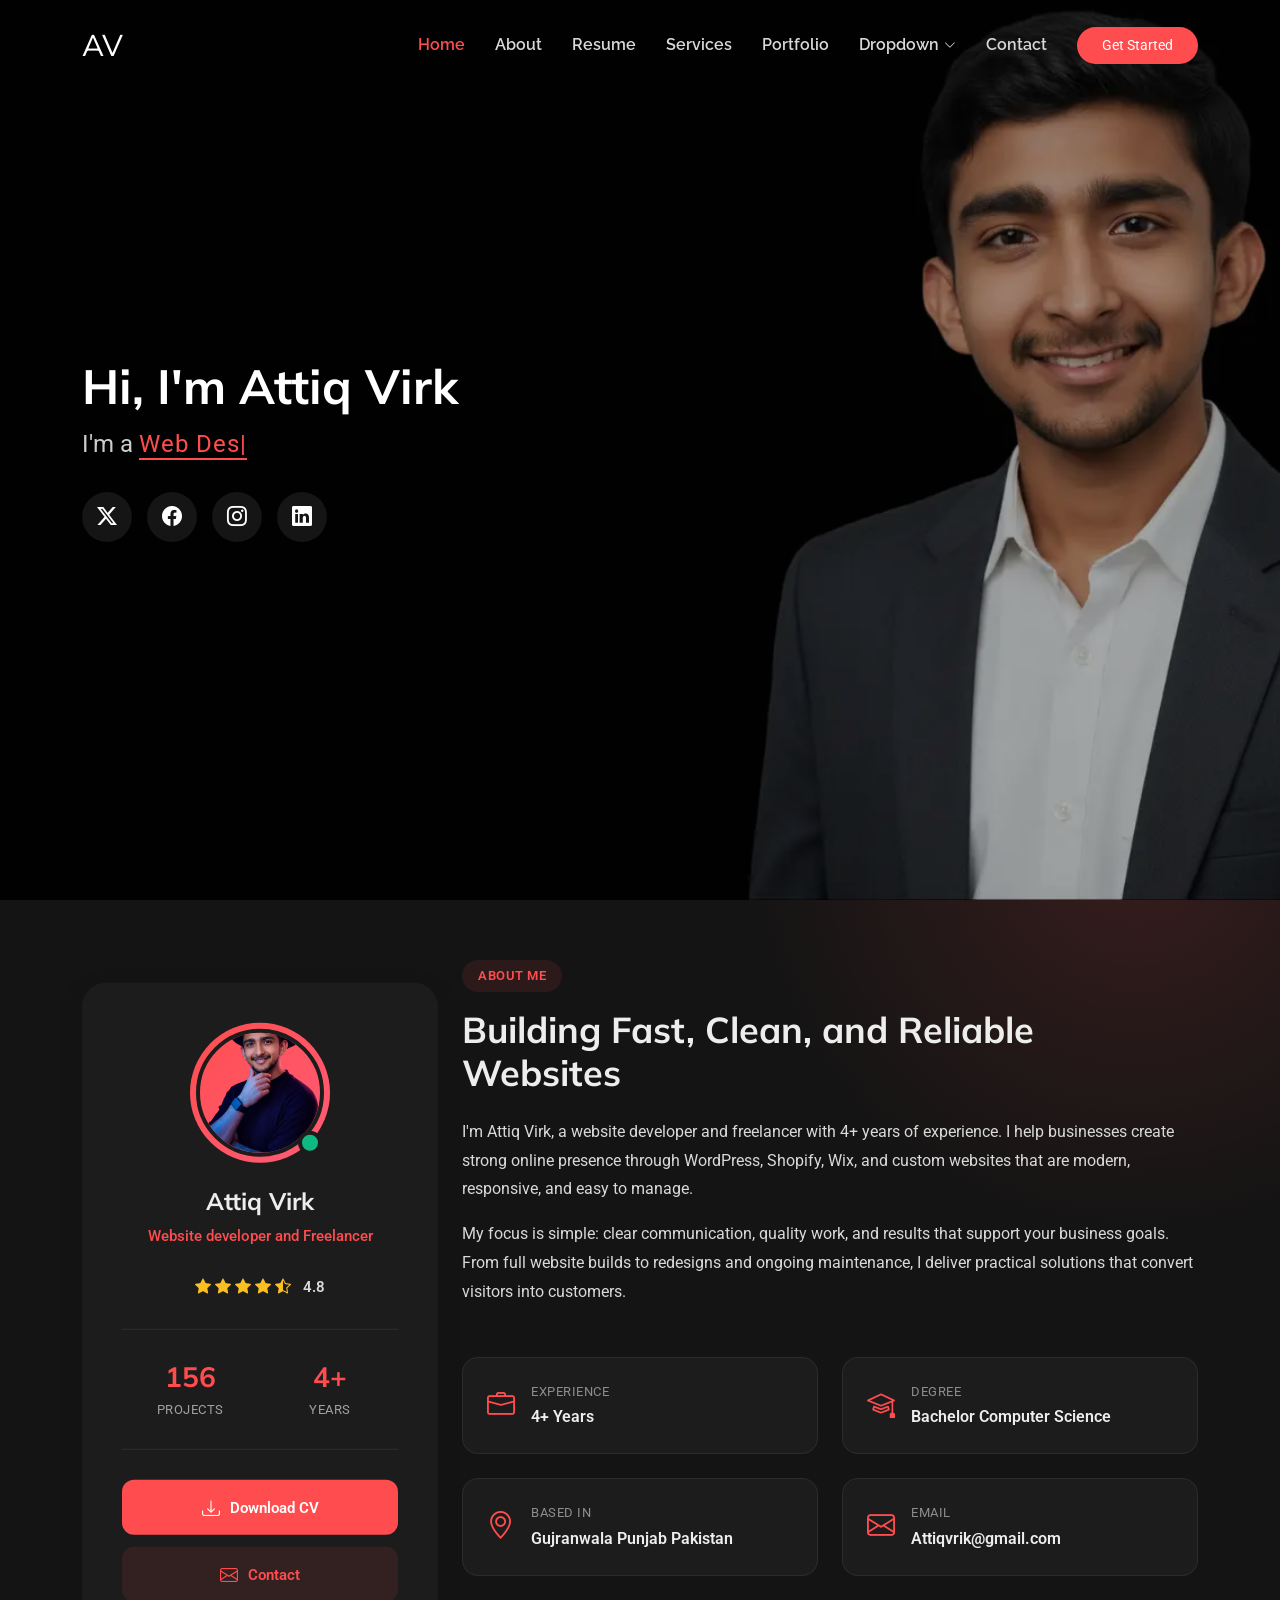
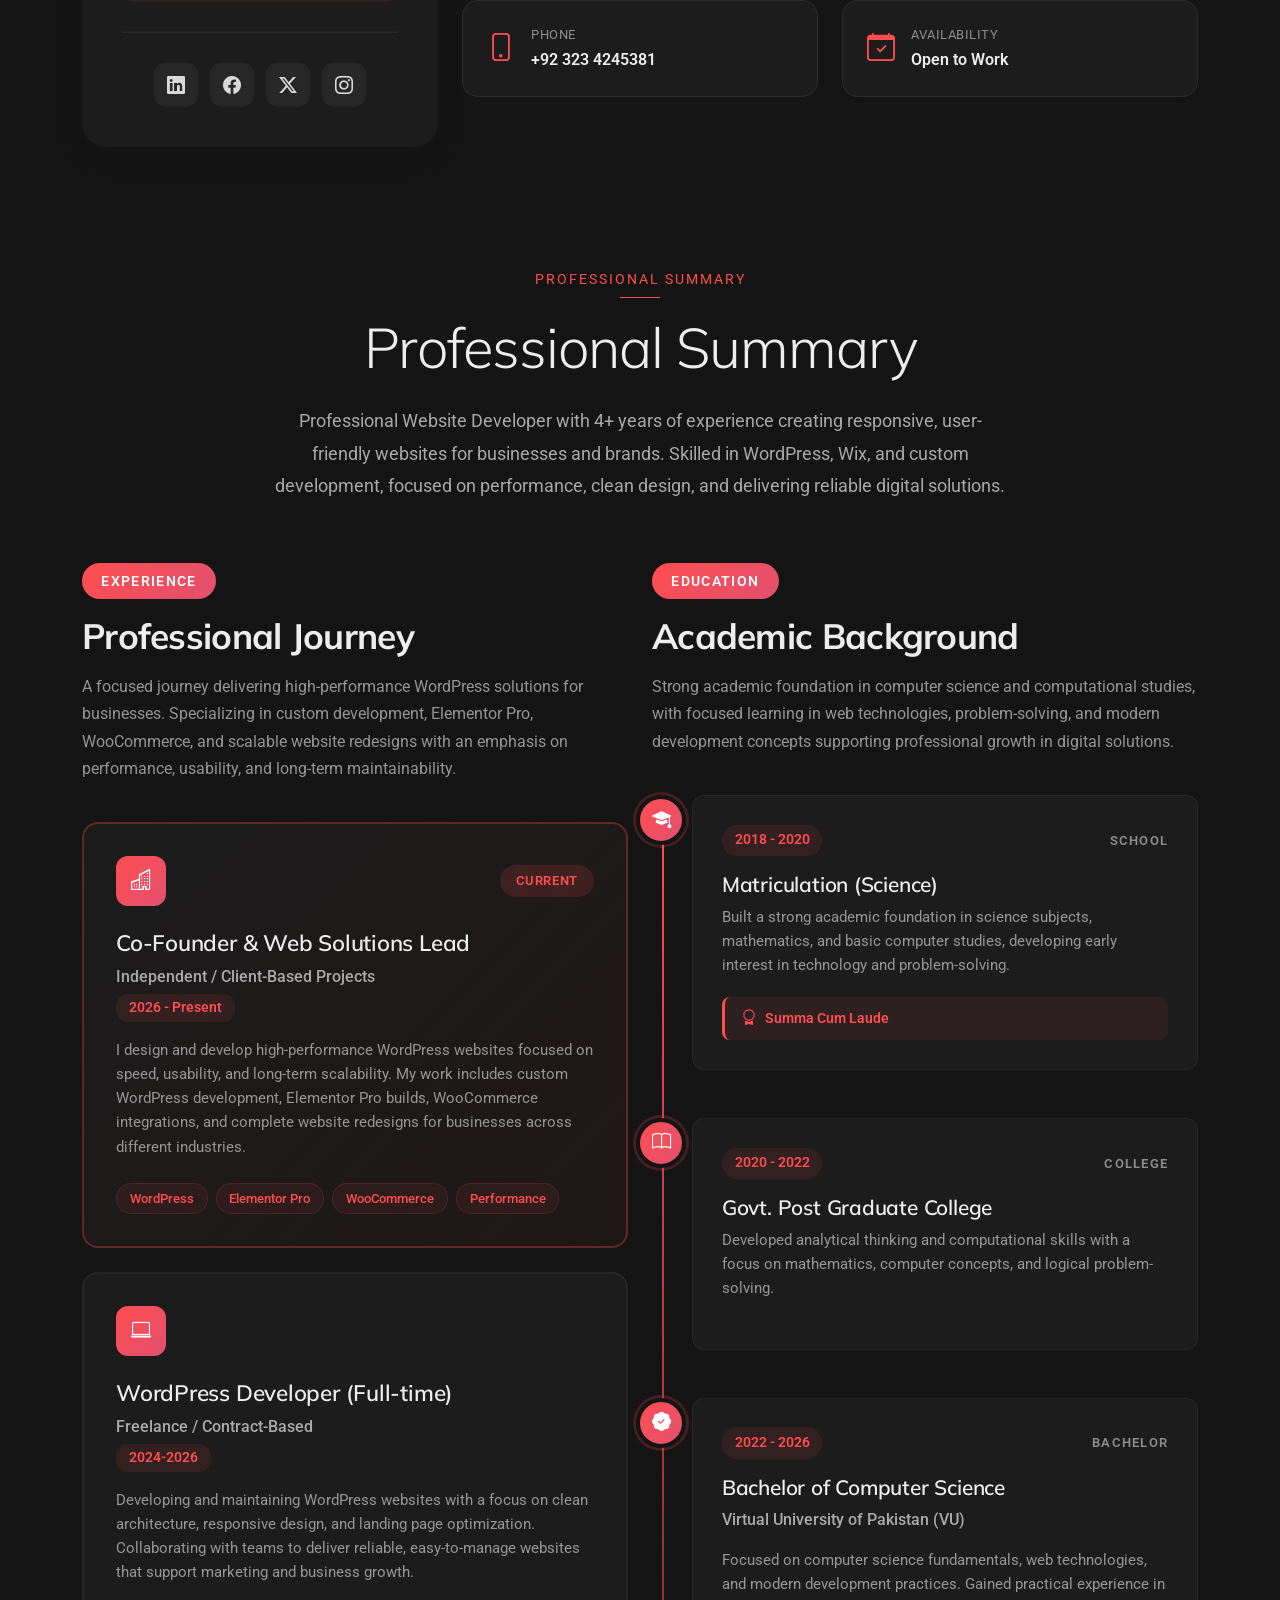
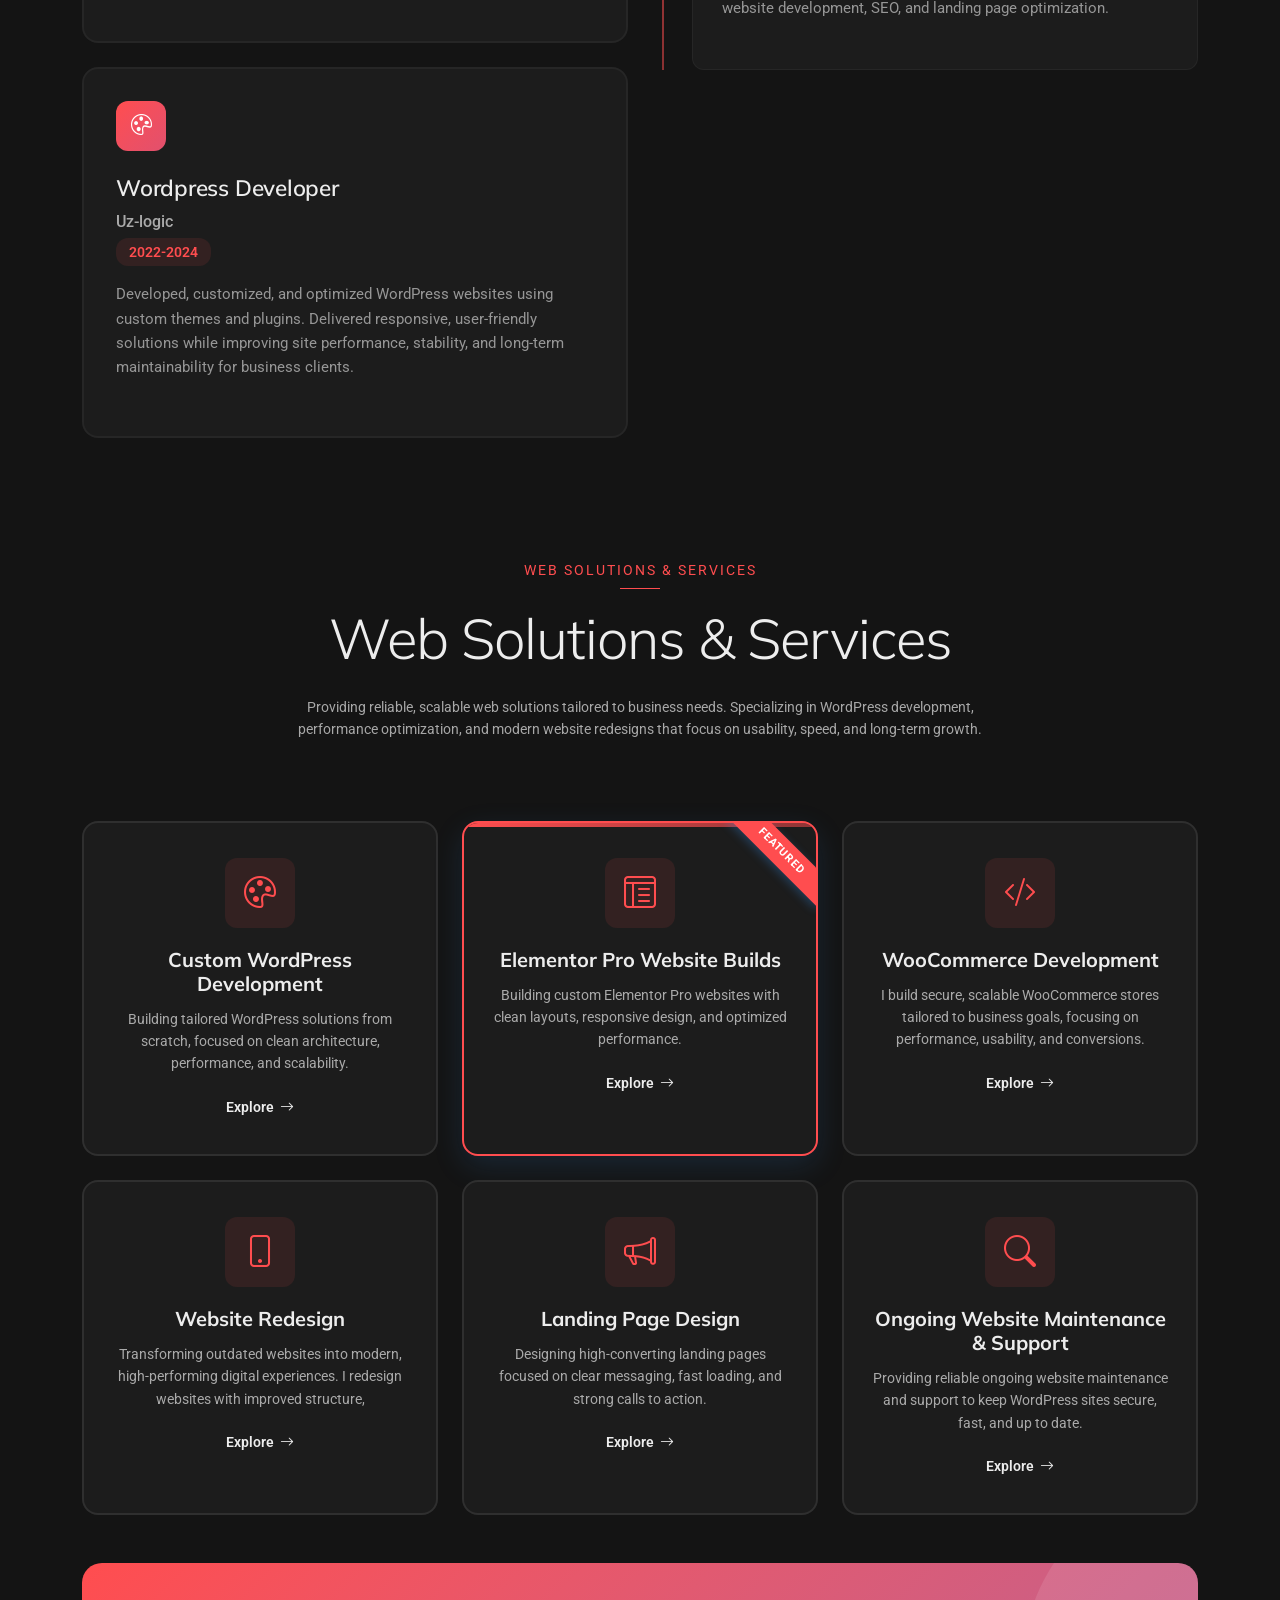
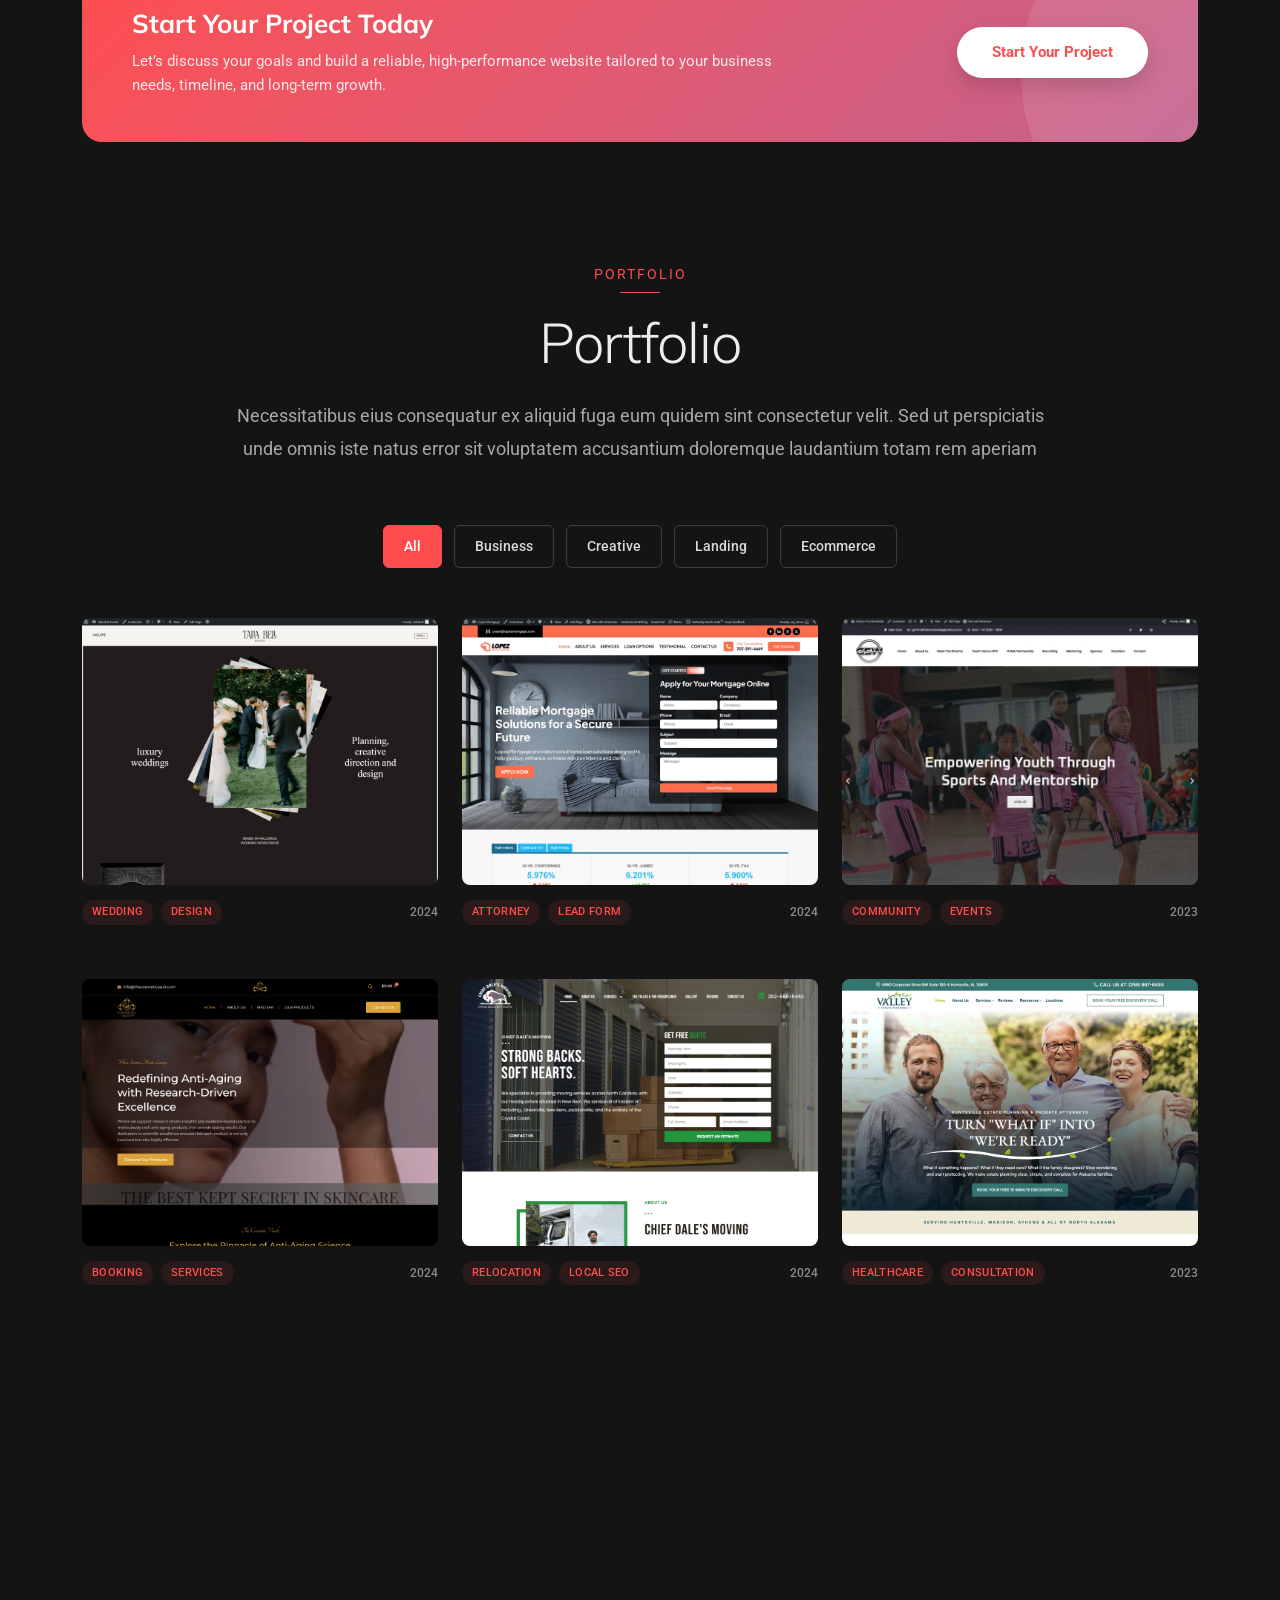
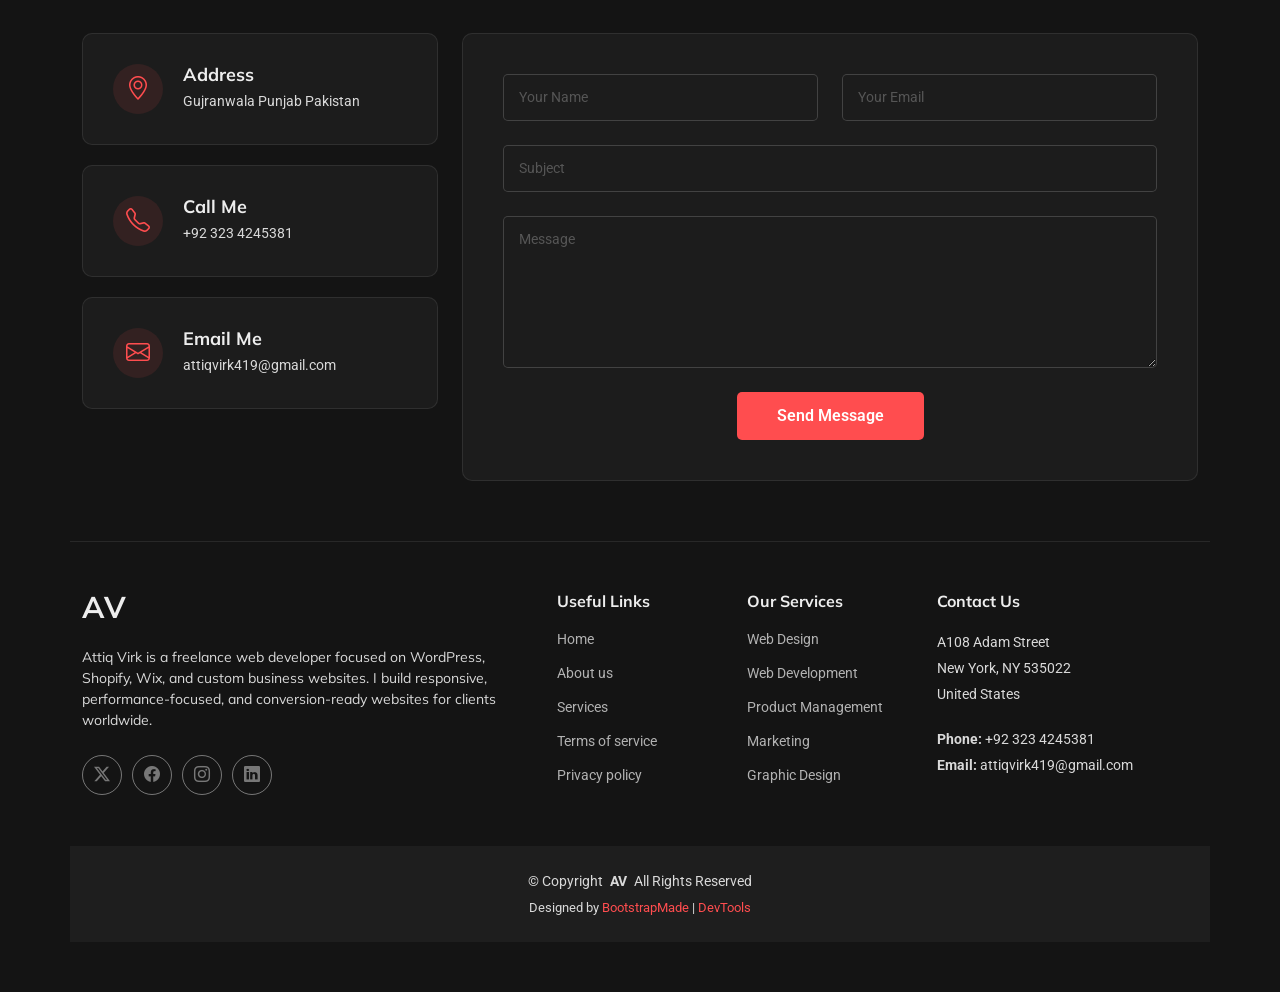
==== index.html @ cc38e6f1 "footer section1 footer logo and bio" ====
<!DOCTYPE html>
<html lang="en">

<head>
  <meta charset="utf-8">
  <meta content="width=device-width, initial-scale=1.0" name="viewport">
  <title>Attiq Virk | AV Portfolio</title>
  <meta name="description" content="">
  <meta name="keywords" content="">

  <!-- Favicons -->
  <link href="assets/img/favicon.png" rel="icon">
  <link href="assets/img/apple-touch-icon.png" rel="apple-touch-icon">

  <!-- Fonts -->
  <link href="https://fonts.googleapis.com" rel="preconnect">
  <link href="https://fonts.gstatic.com" rel="preconnect" crossorigin>
  <link href="https://fonts.googleapis.com/css2?family=Roboto:ital,wght@0,100;0,300;0,400;0,500;0,700;0,900;1,100;1,300;1,400;1,500;1,700;1,900&family=Raleway:ital,wght@0,100;0,200;0,300;0,400;0,500;0,600;0,700;0,800;0,900;1,100;1,200;1,300;1,400;1,500;1,600;1,700;1,800;1,900&family=Mulish:ital,wght@0,200;0,300;0,400;0,500;0,600;0,700;0,800;0,900;1,200;1,300;1,400;1,500;1,600;1,700;1,800;1,900&display=swap" rel="stylesheet">

  <!-- Vendor CSS Files -->
  <link href="assets/vendor/bootstrap/css/bootstrap.min.css" rel="stylesheet">
  <link href="assets/vendor/bootstrap-icons/bootstrap-icons.css" rel="stylesheet">
  <link href="assets/vendor/aos/aos.css" rel="stylesheet">
  <link href="assets/vendor/glightbox/css/glightbox.min.css" rel="stylesheet">
  <link href="assets/vendor/swiper/swiper-bundle.min.css" rel="stylesheet">

  <!-- Main CSS File -->
  <link href="assets/css/main.css" rel="stylesheet">

  <!-- =======================================================
  * Template Name: Craftivo
  * Template URL: https://bootstrapmade.com/craftivo-bootstrap-portfolio-template/
  * Updated: Oct 04 2025 with Bootstrap v5.3.8
  * Author: BootstrapMade.com
  * License: https://bootstrapmade.com/license/
  ======================================================== -->
</head>

<body class="index-page">

  <header id="header" class="header d-flex align-items-center fixed-top">
    <div class="container-fluid container-xl position-relative d-flex align-items-center">

      <a href="index.html" class="logo d-flex align-items-center me-auto">
        <!-- Uncomment the line below if you also wish to use an image logo -->
        <!-- <img src="assets/img/logo.webp" alt=""> -->
        <h1 class="sitename">AV</h1>
      </a>

      <nav id="navmenu" class="navmenu">
        <ul>
          <li><a href="#hero" class="active">Home</a></li>
          <li><a href="#about">About</a></li>
          <li><a href="#resume">Resume</a></li>
          <li><a href="#services">Services</a></li>
          <li><a href="#portfolio">Portfolio</a></li>
          <li class="dropdown"><a href="#"><span>Dropdown</span> <i class="bi bi-chevron-down toggle-dropdown"></i></a>
            <ul>
              <li><a href="#">Dropdown 1</a></li>
              <li class="dropdown"><a href="#"><span>Deep Dropdown</span> <i class="bi bi-chevron-down toggle-dropdown"></i></a>
                <ul>
                  <li><a href="#">Deep Dropdown 1</a></li>
                  <li><a href="#">Deep Dropdown 2</a></li>
                  <li><a href="#">Deep Dropdown 3</a></li>
                  <li><a href="#">Deep Dropdown 4</a></li>
                  <li><a href="#">Deep Dropdown 5</a></li>
                </ul>
              </li>
              <li><a href="#">Dropdown 2</a></li>
              <li><a href="#">Dropdown 3</a></li>
              <li><a href="#">Dropdown 4</a></li>
            </ul>
          </li>
          <li><a href="#contact">Contact</a></li>
        </ul>
        <i class="mobile-nav-toggle d-xl-none bi bi-list"></i>
      </nav>

      <a class="btn-getstarted" href="#about">Get Started</a>

    </div>
  </header>

  <main class="main">

    <!-- Hero Section -->
    <section id="hero" class="hero section dark-background">

      <img src="assets/img/profile/profile-bg-5.webp" alt="" data-aos="fade-in">

      <div class="container" data-aos="fade-up" data-aos-delay="100">
        <div class="row justify-content-start">
          <div class="col-lg-8 text-start">
            <h2>Hi, I'm Attiq Virk</h2>
            <p>I'm a <span class="typed" data-typed-items="WebDeveloper, Web Designer, Developer, Freelancer"></span><span class="typed-cursor" aria-hidden="true"></span></p>
            <div class="social-links">
              <a href="https://x.com/Attiqfreelance"><i class="bi bi-twitter-x"></i></a>
              <a href="https://www.facebook.com/profile.php?id=100081494061822"><i class="bi bi-facebook"></i></a>
              <a href="https://www.instagram.com/attiqvirk419/"><i class="bi bi-instagram"></i></a>
              <a href="https://www.linkedin.com/in/attiqvirk-wordpress-shopify-webdeveloper/"><i class="bi bi-linkedin"></i></a>
            </div>
          </div>
        </div>
      </div>

    </section><!-- /Hero Section -->

    <!-- About Section -->
    <section id="about" class="about section">

      <!-- Section Title -->
      <div class="container section-title" data-aos="fade-up" style="display: none;">
        <span class="subtitle">About Me</span>
        <h2>About Me</h2>
      </div><!-- End Section Title -->

      <div class="container" data-aos="fade-up" data-aos-delay="100">

        <div class="row gy-5">
          <div class="col-lg-4" data-aos="zoom-in" data-aos-delay="150">
            <div class="profile-card">
              <div class="profile-header">
                <div class="profile-avatar">
                  <img src="assets/img/profile/profile-square-3.webp" class="img-fluid" alt="">
                  <div class="status-indicator"></div>
                </div>
                <h3>Attiq Virk</h3>
                <span class="role">Website developer and Freelancer</span>
                <div class="rating">
                  <i class="bi bi-star-fill"></i>
                  <i class="bi bi-star-fill"></i>
                  <i class="bi bi-star-fill"></i>
                  <i class="bi bi-star-fill"></i>
                  <i class="bi bi-star-half"></i>
                  <span>4.8</span>
                </div>
              </div>

              <div class="profile-stats">
                <div class="stat-item">
                  <h4>156</h4>
                  <p>Projects</p>
                </div>
                <div class="stat-item">
                  <h4>4+</h4>
                  <p>Years</p>
                </div>
              </div>

              <div class="profile-actions">
                <a href="#" class="btn-primary"><i class="bi bi-download"></i> Download CV</a>
                <a href="#" class="btn-secondary"><i class="bi bi-envelope"></i> Contact</a>
              </div>

              <div class="social-connect">
                <a href="https://www.linkedin.com/in/attiqvirk-wordpress-shopify-webdeveloper/"><i class="bi bi-linkedin"></i></a>
                <a href="https://www.facebook.com/profile.php?id=100081494061822"><i class="bi bi-facebook"></i></a>
                <a href="https://x.com/Attiqfreelance"><i class="bi bi-twitter-x"></i></a>
                <a href="https://www.instagram.com/attiqvirk419/"><i class="bi bi-instagram"></i></a>
              </div>
            </div>
          </div>

          <div class="col-lg-8" data-aos="fade-left" data-aos-delay="200">
            <div class="content-wrapper">
              <div class="bio-section">
                <div class="section-tag">About Me</div>
                <h2>Building Fast, Clean, and Reliable Websites</h2>
                <p>I'm Attiq Virk, a website developer and freelancer with 4+ years of experience. I help businesses create strong online presence through WordPress, Shopify, Wix, and custom websites that are modern, responsive, and easy to manage.</p>
                <p>My focus is simple: clear communication, quality work, and results that support your business goals. From full website builds to redesigns and ongoing maintenance, I deliver practical solutions that convert visitors into customers.</p>
              </div>

              <div class="details-grid">
                <div class="detail-item" data-aos="fade-up" data-aos-delay="250">
                  <i class="bi bi-briefcase"></i>
                  <div class="detail-content">
                    <span>Experience</span>
                    <strong>4+ Years</strong>
                  </div>
                </div>

                <div class="detail-item" data-aos="fade-up" data-aos-delay="300">
                  <i class="bi bi-mortarboard"></i>
                  <div class="detail-content">
                    <span>Degree</span>
                    <strong>Bachelor Computer Science</strong>
                  </div>
                </div>

                <div class="detail-item" data-aos="fade-up" data-aos-delay="350">
                  <i class="bi bi-geo-alt"></i>
                  <div class="detail-content">
                    <span>Based In</span>
                    <strong>Gujranwala Punjab Pakistan</strong>
                  </div>
                </div>

                <div class="detail-item" data-aos="fade-up" data-aos-delay="100">
                  <i class="bi bi-envelope"></i>
                  <div class="detail-content">
                    <span>Email</span>
                    <strong>Attiqvrik@gmail.com</strong>
                  </div>
                </div>

                <div class="detail-item" data-aos="fade-up" data-aos-delay="150">
                  <i class="bi bi-phone"></i>
                  <div class="detail-content">
                    <span>Phone</span>
                    <strong>+92 323 4245381</strong>
                  </div>
                </div>

                <div class="detail-item" data-aos="fade-up" data-aos-delay="200">
                  <i class="bi bi-calendar-check"></i>
                  <div class="detail-content">
                    <span>Availability</span>
                    <strong>Open to Work</strong>
                  </div>
                </div>
              </div>

              <div class="skills-showcase" data-aos="fade-up" data-aos-delay="250" style="display: none;">
                <div class="section-tag">Core Skills</div>
                <h3>Technical Proficiency</h3>

                <div class="skills-list skills-animation">
                  <div class="skill-item">
                    <div class="skill-info">
                      <span class="skill-name">React &amp; Next.js</span>
                      <span class="skill-percent">95%</span>
                    </div>
                    <div class="progress">
                      <div class="progress-bar" role="progressbar" aria-valuenow="95" aria-valuemin="0" aria-valuemax="100"></div>
                    </div>
                  </div>

                  <div class="skill-item">
                    <div class="skill-info">
                      <span class="skill-name">Node.js &amp; Express</span>
                      <span class="skill-percent">90%</span>
                    </div>
                    <div class="progress">
                      <div class="progress-bar" role="progressbar" aria-valuenow="90" aria-valuemin="0" aria-valuemax="100"></div>
                    </div>
                  </div>

                  <div class="skill-item">
                    <div class="skill-info">
                      <span class="skill-name">UI/UX &amp; Figma</span>
                      <span class="skill-percent">88%</span>
                    </div>
                    <div class="progress">
                      <div class="progress-bar" role="progressbar" aria-valuenow="88" aria-valuemin="0" aria-valuemax="100"></div>
                    </div>
                  </div>

                  <div class="skill-item">
                    <div class="skill-info">
                      <span class="skill-name">MongoDB &amp; PostgreSQL</span>
                      <span class="skill-percent">85%</span>
                    </div>
                    <div class="progress">
                      <div class="progress-bar" role="progressbar" aria-valuenow="85" aria-valuemin="0" aria-valuemax="100"></div>
                    </div>
                  </div>

                  <div class="skill-item">
                    <div class="skill-info">
                      <span class="skill-name">Docker &amp; AWS</span>
                      <span class="skill-percent">80%</span>
                    </div>
                    <div class="progress">
                      <div class="progress-bar" role="progressbar" aria-valuenow="80" aria-valuemin="0" aria-valuemax="100"></div>
                    </div>
                  </div>
                </div>
              </div>
            </div>
          </div>
        </div>

      </div>

    </section><!-- /About Section -->

    <!-- Resume Section -->
    <section id="resume" class="resume section">

      <!-- Section Title -->
      <div class="container section-title" data-aos="fade-up">
        <span class="subtitle">Professional Summary</span>
        <h2>Professional Summary</h2>
        <p>Professional Website Developer with 4+ years of experience creating responsive, user-friendly websites for businesses and brands. Skilled in WordPress, Wix, and custom development, focused on performance, clean design, and delivering reliable digital solutions.</p>
      </div><!-- End Section Title -->

      <div class="container" data-aos="fade-up" data-aos-delay="100">

        <div class="row gy-5">
          <div class="col-lg-6">
            <div class="experience-section">
              <div class="section-header" data-aos="fade-right" data-aos-delay="200">
                <div class="header-content">
                  <span class="section-badge">Experience</span>
                  <h2>Professional Journey</h2>
                  <p>A focused journey delivering high-performance WordPress solutions for businesses. Specializing in custom development, Elementor Pro, WooCommerce, and scalable website redesigns with an emphasis on performance, usability, and long-term maintainability.</p>
                </div>
              </div>

              <div class="experience-cards">
                <div class="exp-card featured" data-aos="zoom-in" data-aos-delay="300">
                  <div class="card-header">
                    <div class="company-logo">
                      <i class="bi bi-buildings"></i>
                    </div>
                    <div class="period-badge">Current</div>
                  </div>
                  <div class="card-body">
                    <h3>Co-Founder & Web Solutions Lead</h3>
                    <p class="company-name">Independent / Client-Based Projects</p>
                    <span class="duration">2026 - Present</span>
                    <p class="description">I design and develop high-performance WordPress websites focused on speed, usability, and long-term scalability. My work includes custom WordPress development, Elementor Pro builds, WooCommerce integrations, and complete website redesigns for businesses across different industries.</p>
                    <div class="skills-tags">
                      <span class="skill-tag">WordPress</span>
                      <span class="skill-tag">Elementor Pro</span>
                      <span class="skill-tag">WooCommerce</span>
                      <span class="skill-tag">Performance</span>
                    </div>
                  </div>
                </div>

                <div class="exp-card" data-aos="zoom-in" data-aos-delay="350">
                  <div class="card-header">
                    <div class="company-logo">
                      <i class="bi bi-laptop"></i>
                    </div>
                  </div>
                  <div class="card-body">
                    <h3>WordPress Developer (Full-time)</h3>
                    <p class="company-name">Freelance / Contract-Based</p>
                    <span class="duration">2024-2026</span>
                    <p class="description"> Developing and maintaining WordPress websites with a focus on clean architecture, responsive design, and landing page optimization. Collaborating with teams to deliver reliable, easy-to-manage websites that support marketing and business growth.</p>
                  </div>
                </div>

                <div class="exp-card" data-aos="zoom-in" data-aos-delay="400">
                  <div class="card-header">
                    <div class="company-logo">
                      <i class="bi bi-palette"></i>
                    </div>
                  </div>
                  <div class="card-body">
                    <h3>Wordpress Developer</h3>
                    <p class="company-name">Uz-logic </p>
                    <span class="duration">2022-2024</span>
                    <p class="description"> Developed, customized, and optimized WordPress websites using custom themes and plugins. Delivered responsive, user-friendly solutions while improving site performance, stability, and long-term maintainability for business clients.</p>
                  </div>
                </div>
              </div>
            </div>
          </div>

          <div class="col-lg-6">
            <div class="education-section">
              <div class="section-header" data-aos="fade-left" data-aos-delay="200">
                <div class="header-content">
                  <span class="section-badge">Education</span>
                  <h2>Academic Background</h2>
                  <p>Strong academic foundation in computer science and computational studies, with focused learning in web technologies, problem-solving, and modern development concepts supporting professional growth in digital solutions.</p>
                </div>
              </div>

              <div class="education-timeline" data-aos="fade-left" data-aos-delay="300">
                <div class="timeline-track">
                  <div class="timeline-item">
                    <div class="timeline-marker">
                      <i class="bi bi-mortarboard-fill"></i>
                    </div>
                    <div class="timeline-content">
                      <div class="education-meta">
                        <span class="year-range">2018 - 2020</span>
                        <span class="degree-level">School</span>
                      </div>
                      <h4>Matriculation (Science)</h4>
                      <p class="description">Built a strong academic foundation in science subjects, mathematics, and basic computer studies, developing early interest in technology and problem-solving.</p>
                      <div class="achievement">
                        <i class="bi bi-award"></i>
                        <span>Summa Cum Laude</span>
                      </div>
                    </div>
                  </div>

                  <div class="timeline-item">
                    <div class="timeline-marker">
                      <i class="bi bi-book"></i>
                    </div>
                    <div class="timeline-content">
                      <div class="education-meta">
                        <span class="year-range">2020 - 2022</span>
                        <span class="degree-level">College</span>
                      </div>
                      <h4>Govt. Post Graduate College</h4>
                    
                      <p class="description">Developed analytical thinking and computational skills with a focus on mathematics, computer concepts, and logical problem-solving.</p>
                    </div>
                  </div>

                  <div class="timeline-item">
                    <div class="timeline-marker">
                      <i class="bi bi-patch-check-fill"></i>
                    </div>
                    <div class="timeline-content">
                      <div class="education-meta">
                        <span class="year-range">2022 - 2026</span>
                        <span class="degree-level">Bachelor</span>
                      </div>
                      <h4>Bachelor of Computer Science</h4>
                      <p class="institution">Virtual University of Pakistan (VU)</p>
                      <p class="description">Focused on computer science fundamentals, web technologies, and modern development practices. Gained practical experience in website development, SEO, and landing page optimization.</p>
                    </div>
                  </div>
                </div>
              </div>
            </div>
          </div>
        </div>

      </div>

    </section><!-- /Resume Section -->

    <!-- Services Section -->
    <section id="services" class="services section">

      <!-- Section Title -->
      <div class="container section-title" data-aos="fade-up">
        <span class="subtitle">Web Solutions & Services</span>
        <h2>Web Solutions & Services</h2>
        <p>Providing reliable, scalable web solutions tailored to business needs. Specializing in WordPress development, performance optimization, and modern website redesigns that focus on usability, speed, and long-term growth.</p>
      </div><!-- End Section Title -->

      <div class="container" data-aos="fade-up" data-aos-delay="100">

        <div class="row gy-4">
          <div class="col-lg-4 col-md-6" data-aos="zoom-in" data-aos-delay="100">
            <div class="service-item">
              <div class="icon-wrapper">
                <i class="bi bi-palette"></i>
              </div>
              <h4>Custom WordPress Development</h4>
              <p>Building tailored WordPress solutions from scratch, focused on clean architecture, performance, and scalability.</p>
              <a href="service-details.html" class="read-more">
                <span>Explore</span>
                <i class="bi bi-arrow-right"></i>
              </a>
            </div>
          </div>

          <div class="col-lg-4 col-md-6" data-aos="zoom-in" data-aos-delay="200">
            <div class="service-item featured">
              <div class="featured-tag">Featured</div>
              <div class="icon-wrapper">
                <i class="bi bi-layout-text-window-reverse"></i>
              </div>
              <h4>Elementor Pro Website Builds</h4>
              <p>Building custom Elementor Pro websites with clean layouts, responsive design, and optimized performance.</p>
              <a href="service-details.html" class="read-more">
                <span>Explore</span>
                <i class="bi bi-arrow-right"></i>
              </a>
            </div>
          </div>

          <div class="col-lg-4 col-md-6" data-aos="zoom-in" data-aos-delay="300">
            <div class="service-item">
              <div class="icon-wrapper">
                <i class="bi bi-code-slash"></i>
              </div>
              <h4>WooCommerce Development</h4>
              <p>I build secure, scalable WooCommerce stores tailored to business goals, focusing on performance, usability, and conversions.</p>
              <a href="service-details.html" class="read-more">
                <span>Explore</span>
                <i class="bi bi-arrow-right"></i>
              </a>
            </div>
          </div>

          <div class="col-lg-4 col-md-6" data-aos="zoom-in" data-aos-delay="400">
            <div class="service-item">
              <div class="icon-wrapper">
                <i class="bi bi-phone"></i>
              </div>
              <h4>Website Redesign</h4>
              <p>Transforming outdated websites into modern, high-performing digital experiences. I redesign websites with improved structure,</p>
              <a href="service-details.html" class="read-more">
                <span>Explore</span>
                <i class="bi bi-arrow-right"></i>
              </a>
            </div>
          </div>

          <div class="col-lg-4 col-md-6" data-aos="zoom-in" data-aos-delay="100">
            <div class="service-item">
              <div class="icon-wrapper">
                <i class="bi bi-megaphone"></i>
              </div>
              <h4>Landing Page Design</h4>
              <p>Designing high-converting landing pages focused on clear messaging, fast loading, and strong calls to action.</p>
              <a href="service-details.html" class="read-more">
                <span>Explore</span>
                <i class="bi bi-arrow-right"></i>
              </a>
            </div>
          </div>

          <div class="col-lg-4 col-md-6" data-aos="zoom-in" data-aos-delay="200">
            <div class="service-item">
              <div class="icon-wrapper">
                <i class="bi bi-search"></i>
              </div>
              <h4>Ongoing Website Maintenance & Support</h4>
              <p>Providing reliable ongoing website maintenance and support to keep WordPress sites secure, fast, and up to date.</p>
              <a href="service-details.html" class="read-more">
                <span>Explore</span>
                <i class="bi bi-arrow-right"></i>
              </a>
            </div>
          </div>


        </div>

        <div class="row mt-5">
          <div class="col-12" data-aos="fade-up" data-aos-delay="200">
            <div class="cta-box">
              <div class="row align-items-center">
                <div class="col-lg-8">
                  <h3>Start Your Project Today</h3>
                  <p>Let’s discuss your goals and build a reliable, high-performance website tailored to your business needs, timeline, and long-term growth.</p>
                </div>
                <div class="col-lg-4 text-lg-end text-center">
                  <a href="service-details.html" class="cta-btn">Start Your Project</a>
                </div>
              </div>
            </div>
          </div>
        </div>

      </div>

    </section><!-- /Services Section -->

    <!-- Portfolio Section -->
    <section id="portfolio" class="portfolio section">

      <!-- Section Title -->
      <div class="container section-title" data-aos="fade-up">
        <span class="subtitle">Portfolio</span>
        <h2>Portfolio</h2>
        <p>Necessitatibus eius consequatur ex aliquid fuga eum quidem sint consectetur velit. Sed ut perspiciatis unde omnis iste natus error sit voluptatem accusantium doloremque laudantium totam rem aperiam</p>
      </div><!-- End Section Title -->

      <div class="container" data-aos="fade-up" data-aos-delay="100">

        <div class="isotope-layout" data-default-filter=".filter-all" data-layout="masonry" data-sort="original-order">
          <ul class="portfolio-filters isotope-filters" data-aos="fade-up" data-aos-delay="200">
            <li data-filter=".filter-all" class="filter-active">All</li>
            <li data-filter=".filter-business">Business</li>
            <li data-filter=".filter-creative">Creative</li>
            <li data-filter=".filter-landing">Landing</li>
            <li data-filter=".filter-ecommerce">Ecommerce</li>
          </ul>

          <div class="row gy-4 isotope-container" data-aos="fade-up" data-aos-delay="300">
            <div class="col-lg-4 col-md-6 portfolio-item isotope-item filter-all filter-business">
              <div class="portfolio-card">
                <div class="portfolio-image-container">
                  <img src="assets/img/portfolio/portfolio-1.webp" alt="Wedding Planner Website" class="img-fluid" loading="lazy">
                  <div class="portfolio-overlay">
                    <div class="portfolio-info">
                      <span class="project-category">Wedding Website</span>
                      <h4>Tana Rei Wedding Design</h4>
                    </div>
                    <div class="portfolio-actions">
                      <a href="assets/img/portfolio/portfolio-1.webp" class="glightbox portfolio-link">
                        <i class="bi bi-plus-lg"></i>
                      </a>
                      <a href="#" class="portfolio-details">
                        <i class="bi bi-arrow-right"></i>
                      </a>
                    </div>
                  </div>
                </div>
                <div class="portfolio-meta">
                  <div class="project-tags">
                    <span class="tag">Wedding</span>
                    <span class="tag">Design</span>
                  </div>
                  <div class="project-year">2024</div>
                </div>
              </div>
            </div>

            <div class="col-lg-4 col-md-6 portfolio-item isotope-item filter-all filter-creative">
              <div class="portfolio-card">
                <div class="portfolio-image-container">
                  <img src="assets/img/portfolio/portfolio-2.webp" alt="Law Firm Website" class="img-fluid" loading="lazy">
                  <div class="portfolio-overlay">
                    <div class="portfolio-info">
                      <span class="project-category">Legal Website</span>
                      <h4>Personal Injury Law Firm</h4>
                    </div>
                    <div class="portfolio-actions">
                      <a href="assets/img/portfolio/portfolio-2.webp" class="glightbox portfolio-link">
                        <i class="bi bi-plus-lg"></i>
                      </a>
                      <a href="#" class="portfolio-details">
                        <i class="bi bi-arrow-right"></i>
                      </a>
                    </div>
                  </div>
                </div>
                <div class="portfolio-meta">
                  <div class="project-tags">
                    <span class="tag">Attorney</span>
                    <span class="tag">Lead Form</span>
                  </div>
                  <div class="project-year">2024</div>
                </div>
              </div>
            </div>

            <div class="col-lg-4 col-md-6 portfolio-item isotope-item filter-all filter-landing">
              <div class="portfolio-card">
                <div class="portfolio-image-container">
                  <img src="assets/img/portfolio/portfolio-3.webp" alt="Youth Sports Program Website" class="img-fluid" loading="lazy">
                  <div class="portfolio-overlay">
                    <div class="portfolio-info">
                      <span class="project-category">Nonprofit Website</span>
                      <h4>Youth Sports Mentorship</h4>
                    </div>
                    <div class="portfolio-actions">
                      <a href="assets/img/portfolio/portfolio-3.webp" class="glightbox portfolio-link">
                        <i class="bi bi-plus-lg"></i>
                      </a>
                      <a href="#" class="portfolio-details">
                        <i class="bi bi-arrow-right"></i>
                      </a>
                    </div>
                  </div>
                </div>
                <div class="portfolio-meta">
                  <div class="project-tags">
                    <span class="tag">Community</span>
                    <span class="tag">Events</span>
                  </div>
                  <div class="project-year">2023</div>
                </div>
              </div>
            </div>

            <div class="col-lg-4 col-md-6 portfolio-item isotope-item filter-all filter-ecommerce">
              <div class="portfolio-card">
                <div class="portfolio-image-container">
                  <img src="assets/img/portfolio/portfolio-4.webp" alt="Kids Birthday Planner Website" class="img-fluid" loading="lazy">
                  <div class="portfolio-overlay">
                    <div class="portfolio-info">
                      <span class="project-category">Event Website</span>
                      <h4>Kids Birthday Planner</h4>
                    </div>
                    <div class="portfolio-actions">
                      <a href="assets/img/portfolio/portfolio-4.webp" class="glightbox portfolio-link">
                        <i class="bi bi-plus-lg"></i>
                      </a>
                      <a href="#" class="portfolio-details">
                        <i class="bi bi-arrow-right"></i>
                      </a>
                    </div>
                  </div>
                </div>
                <div class="portfolio-meta">
                  <div class="project-tags">
                    <span class="tag">Booking</span>
                    <span class="tag">Services</span>
                  </div>
                  <div class="project-year">2024</div>
                </div>
              </div>
            </div>

            <div class="col-lg-4 col-md-6 portfolio-item isotope-item filter-all filter-business">
              <div class="portfolio-card">
                <div class="portfolio-image-container">
                  <img src="assets/img/portfolio/portfolio-5.webp" alt="Moving Company Website" class="img-fluid" loading="lazy">
                  <div class="portfolio-overlay">
                    <div class="portfolio-info">
                      <span class="project-category">Business Website</span>
                      <h4>Dale's Moving Services</h4>
                    </div>
                    <div class="portfolio-actions">
                      <a href="assets/img/portfolio/portfolio-5.webp" class="glightbox portfolio-link">
                        <i class="bi bi-plus-lg"></i>
                      </a>
                      <a href="#" class="portfolio-details">
                        <i class="bi bi-arrow-right"></i>
                      </a>
                    </div>
                  </div>
                </div>
                <div class="portfolio-meta">
                  <div class="project-tags">
                    <span class="tag">Relocation</span>
                    <span class="tag">Local SEO</span>
                  </div>
                  <div class="project-year">2024</div>
                </div>
              </div>
            </div>

            <div class="col-lg-4 col-md-6 portfolio-item isotope-item filter-all filter-creative">
              <div class="portfolio-card">
                <div class="portfolio-image-container">
                  <img src="assets/img/portfolio/portfolio-6.webp" alt="Dental Insurance Agency Website" class="img-fluid" loading="lazy">
                  <div class="portfolio-overlay">
                    <div class="portfolio-info">
                      <span class="project-category">Insurance Website</span>
                      <h4>Dental Benefits Agency</h4>
                    </div>
                    <div class="portfolio-actions">
                      <a href="assets/img/portfolio/portfolio-6.webp" class="glightbox portfolio-link">
                        <i class="bi bi-plus-lg"></i>
                      </a>
                      <a href="#" class="portfolio-details">
                        <i class="bi bi-arrow-right"></i>
                      </a>
                    </div>
                  </div>
                </div>
                <div class="portfolio-meta">
                  <div class="project-tags">
                    <span class="tag">Healthcare</span>
                    <span class="tag">Consultation</span>
                  </div>
                  <div class="project-year">2023</div>
                </div>
              </div>
            </div>

            <div class="col-lg-4 col-md-6 portfolio-item isotope-item filter-creative">
              <div class="portfolio-card">
                <div class="portfolio-image-container">
                  <img src="assets/img/portfolio/portfolio-7.webp" alt="Secure Payments Website" class="img-fluid" loading="lazy">
                  <div class="portfolio-overlay">
                    <div class="portfolio-info">
                      <span class="project-category">Fintech Website</span>
                      <h4>Secure Payments Platform</h4>
                    </div>
                    <div class="portfolio-actions">
                      <a href="assets/img/portfolio/portfolio-7.webp" class="glightbox portfolio-link">
                        <i class="bi bi-plus-lg"></i>
                      </a>
                      <a href="#" class="portfolio-details">
                        <i class="bi bi-arrow-right"></i>
                      </a>
                    </div>
                  </div>
                </div>
                <div class="portfolio-meta">
                  <div class="project-tags">
                    <span class="tag">Fintech</span>
                    <span class="tag">Payments</span>
                  </div>
                  <div class="project-year">2024</div>
                </div>
              </div>
            </div>

          </div>

        </div>

      </div>

    </section><!-- /Portfolio Section -->

    <!-- Contact Section -->
    <section id="contact" class="contact section">

      <!-- Section Title -->
      <div class="container section-title" data-aos="fade-up">
        <span class="subtitle">Contact</span>
        <h2>Contact</h2>
      </div><!-- End Section Title -->

      <div class="container">

        <div class="row gy-4">

          <div class="col-lg-4">
            <div class="info-item">
              <div class="icon-wrapper">
                <i class="bi bi-geo-alt"></i>
              </div>
              <div>
                <h3>Address</h3>
                <p>Gujranwala Punjab Pakistan</p>
              </div>
            </div>

            <div class="info-item">
              <div class="icon-wrapper">
                <i class="bi bi-telephone"></i>
              </div>
              <div>
                <h3>Call Me</h3>
                <p>+92 323 4245381</p>
              </div>
            </div>

            <div class="info-item">
              <div class="icon-wrapper">
                <i class="bi bi-envelope"></i>
              </div>
              <div>
                <h3>Email Me</h3>
                <p>attiqvirk419@gmail.com</p>
              </div>
            </div>

          </div>

          <div class="col-lg-8">
            <form action="https://formsubmit.co/attiqvirk419@gmail.com" method="post" class="php-email-form">
              <input type="hidden" name="_subject" value="New portfolio contact message">
              <input type="hidden" name="_captcha" value="false">
              <input type="hidden" name="_template" value="table">
              <div class="row gy-4">

                <div class="col-md-6">
                  <input type="text" name="name" class="form-control" placeholder="Your Name" required="">
                </div>

                <div class="col-md-6">
                  <input type="email" class="form-control" name="email" placeholder="Your Email" required="">
                </div>

                <div class="col-md-12">
                  <input type="text" class="form-control" name="subject" placeholder="Subject" required="">
                </div>

                <div class="col-md-12">
                  <textarea class="form-control" name="message" rows="6" placeholder="Message" required=""></textarea>
                </div>

                <div class="col-md-12 text-center">
                  <button type="submit">Send Message</button>
                </div>

              </div>
            </form>
          </div>

        </div>

      </div>

    </section><!-- /Contact Section -->

  </main>

  <footer id="footer" class="footer">

    <div class="container footer-top">
      <div class="row gy-4">
        <div class="col-lg-5 col-md-12 footer-about">
          <a href="index.html" class="logo d-flex align-items-center">
            <span class="sitename">AV</span>
          </a>
          <p>Attiq Virk is a freelance web developer focused on WordPress, Shopify, Wix, and custom business websites. I build responsive, performance-focused, and conversion-ready websites for clients worldwide.</p>
          <div class="social-links d-flex mt-4">
            <a href="https://x.com/Attiqfreelance"><i class="bi bi-twitter-x"></i></a>
            <a href="https://www.facebook.com/profile.php?id=100081494061822"><i class="bi bi-facebook"></i></a>
            <a href="https://www.instagram.com/attiqvirk419/"><i class="bi bi-instagram"></i></a>
            <a href="https://www.linkedin.com/in/attiqvirk-wordpress-shopify-webdeveloper/"><i class="bi bi-linkedin"></i></a>
          </div>
        </div>

        <div class="col-lg-2 col-6 footer-links">
          <h4>Useful Links</h4>
          <ul>
            <li><a href="#">Home</a></li>
            <li><a href="#">About us</a></li>
            <li><a href="#">Services</a></li>
            <li><a href="#">Terms of service</a></li>
            <li><a href="#">Privacy policy</a></li>
          </ul>
        </div>

        <div class="col-lg-2 col-6 footer-links">
          <h4>Our Services</h4>
          <ul>
            <li><a href="#">Web Design</a></li>
            <li><a href="#">Web Development</a></li>
            <li><a href="#">Product Management</a></li>
            <li><a href="#">Marketing</a></li>
            <li><a href="#">Graphic Design</a></li>
          </ul>
        </div>

        <div class="col-lg-3 col-md-12 footer-contact text-center text-md-start">
          <h4>Contact Us</h4>
          <p>A108 Adam Street</p>
          <p>New York, NY 535022</p>
          <p>United States</p>
          <p class="mt-4"><strong>Phone:</strong> <span>+92 323 4245381</span></p>
          <p><strong>Email:</strong> <span>attiqvirk419@gmail.com</span></p>
        </div>

      </div>
    </div>

    <div class="container copyright text-center mt-4">
      <p>© <span>Copyright</span> <strong class="px-1 sitename">AV</strong> <span>All Rights Reserved</span></p>
      <div class="credits">
        <!-- All the links in the footer should remain intact. -->
        <!-- You can delete the links only if you've purchased the pro version. -->
        <!-- Licensing information: https://bootstrapmade.com/license/ -->
        <!-- Purchase the pro version with working PHP/AJAX contact form: [buy-url] -->
        Designed by <a href="https://bootstrapmade.com/">BootstrapMade</a> | <a href="https://bootstrapmade.com/tools/">DevTools</a>
      </div>
    </div>

  </footer>

  <!-- Scroll Top -->
  <a href="#" id="scroll-top" class="scroll-top d-flex align-items-center justify-content-center"><i class="bi bi-arrow-up-short"></i></a>

  <!-- Preloader -->
  <div id="preloader"></div>

  <!-- Vendor JS Files -->
  <script src="assets/vendor/bootstrap/js/bootstrap.bundle.min.js"></script>
  <script src="assets/vendor/aos/aos.js"></script>
  <script src="assets/vendor/typed.js/typed.umd.js"></script>
  <script src="assets/vendor/waypoints/noframework.waypoints.js"></script>
  <script src="assets/vendor/glightbox/js/glightbox.min.js"></script>
  <script src="assets/vendor/imagesloaded/imagesloaded.pkgd.min.js"></script>
  <script src="assets/vendor/isotope-layout/isotope.pkgd.min.js"></script>
  <script src="assets/vendor/swiper/swiper-bundle.min.js"></script>

  <!-- Main JS File -->
  <script src="assets/js/main.js"></script>
</body>

</html>
---- assets/css/main.css ----
/**
* Template Name: Craftivo
* Template URL: https://bootstrapmade.com/craftivo-bootstrap-portfolio-template/
* Updated: Oct 04 2025 with Bootstrap v5.3.8
* Author: BootstrapMade.com
* License: https://bootstrapmade.com/license/
*/

@charset "UTF-8";

/*--------------------------------------------------------------
# Font & Color Variables
# Help: https://bootstrapmade.com/color-system/
--------------------------------------------------------------*/
/* Fonts */
:root {
  --default-font: "Roboto",  system-ui, -apple-system, "Segoe UI", Roboto, "Helvetica Neue", Arial, "Noto Sans", "Liberation Sans", sans-serif, "Apple Color Emoji", "Segoe UI Emoji", "Segoe UI Symbol", "Noto Color Emoji";
  --heading-font: "Mulish",  sans-serif;
  --nav-font: "Raleway",  sans-serif;
}

/* Global Colors - The following color variables are used throughout the website. Updating them here will change the color scheme of the entire website */
:root { 
  --background-color: #141414; /* Background color for the entire website, including individual sections */
  --default-color: #d9d9d9; /* Default color used for the majority of the text content across the entire website */
  --heading-color: #ededed; /* Color for headings, subheadings and title throughout the website */
  --accent-color: #ff4d4f; /* Accent color that represents your brand on the website. It's used for buttons, links, and other elements that need to stand out */
  --surface-color: #1c1c1c; /* The surface color is used as a background of boxed elements within sections, such as cards, icon boxes, or other elements that require a visual separation from the global background. */
  --contrast-color: #ffffff; /* Contrast color for text, ensuring readability against backgrounds of accent, heading, or default colors. */
}

/* Nav Menu Colors - The following color variables are used specifically for the navigation menu. They are separate from the global colors to allow for more customization options */
:root {
  --nav-color: #d9d9d9;  /* The default color of the main navmenu links */
  --nav-hover-color: #ff4d4f; /* Applied to main navmenu links when they are hovered over or active */
  --nav-mobile-background-color: #2e2e2e; /* Used as the background color for mobile navigation menu */
  --nav-dropdown-background-color: #2e2e2e; /* Used as the background color for dropdown items that appear when hovering over primary navigation items */
  --nav-dropdown-color: #d9d9d9; /* Used for navigation links of the dropdown items in the navigation menu. */
  --nav-dropdown-hover-color: #ff4d4f; /* Similar to --nav-hover-color, this color is applied to dropdown navigation links when they are hovered over. */
}

/* Color Presets - These classes override global colors when applied to any section or element, providing reuse of the sam color scheme. */

.light-background {
  --background-color: rgba(41, 41, 41, 0.8);
  --surface-color: #484848;
}

.dark-background {
  --background-color: #060606;
  --default-color: #ffffff;
  --heading-color: #ffffff;
  --surface-color: #252525;
  --contrast-color: #ffffff;
}

/* Smooth scroll */
:root {
  scroll-behavior: smooth;
}

/*--------------------------------------------------------------
# General Styling & Shared Classes
--------------------------------------------------------------*/
body {
  color: var(--default-color);
  background-color: var(--background-color);
  font-family: var(--default-font);
}

a {
  color: var(--accent-color);
  text-decoration: none;
  transition: 0.3s;
}

a:hover {
  color: color-mix(in srgb, var(--accent-color), transparent 25%);
  text-decoration: none;
}

h1,
h2,
h3,
h4,
h5,
h6 {
  color: var(--heading-color);
  font-family: var(--heading-font);
}

/* PHP Email Form Messages
------------------------------*/
.php-email-form .error-message {
  display: none;
  background: #df1529;
  color: #ffffff;
  text-align: left;
  padding: 15px;
  margin-bottom: 24px;
  font-weight: 600;
}

.php-email-form .sent-message {
  display: none;
  color: #ffffff;
  background: #059652;
  text-align: center;
  padding: 15px;
  margin-bottom: 24px;
  font-weight: 600;
}

.php-email-form .loading {
  display: none;
  background: var(--surface-color);
  text-align: center;
  padding: 15px;
  margin-bottom: 24px;
}

.php-email-form .loading:before {
  content: "";
  display: inline-block;
  border-radius: 50%;
  width: 24px;
  height: 24px;
  margin: 0 10px -6px 0;
  border: 3px solid var(--accent-color);
  border-top-color: var(--surface-color);
  animation: php-email-form-loading 1s linear infinite;
}

@keyframes php-email-form-loading {
  0% {
    transform: rotate(0deg);
  }

  100% {
    transform: rotate(360deg);
  }
}

/*--------------------------------------------------------------
# Global Header
--------------------------------------------------------------*/
.header {
  --heading-color: #ffffff;
  color: var(--default-color);
  background-color: var(--background-color);
  padding: 15px 0;
  transition: all 0.5s;
  z-index: 997;
}

.header .logo {
  line-height: 1;
}

.header .logo img {
  max-height: 36px;
  margin-right: 8px;
}

.header .logo h1 {
  font-size: 30px;
  margin: 0;
  font-weight: 400;
  color: var(--heading-color);
}

.header .btn-getstarted,
.header .btn-getstarted:focus {
  color: var(--contrast-color);
  background: var(--accent-color);
  font-size: 14px;
  padding: 8px 25px;
  margin: 0 0 0 30px;
  border-radius: 50px;
  transition: 0.3s;
}

.header .btn-getstarted:hover,
.header .btn-getstarted:focus:hover {
  color: var(--contrast-color);
  background: color-mix(in srgb, var(--accent-color), transparent 15%);
}

@media (max-width: 1200px) {
  .header .logo {
    order: 1;
  }

  .header .btn-getstarted {
    order: 2;
    margin: 0 15px 0 0;
    padding: 6px 15px;
  }

  .header .navmenu {
    order: 3;
  }
}

.scrolled .header {
  box-shadow: 0px 0 18px rgba(0, 0, 0, 0.1);
}

/* Global Header on Scroll
------------------------------*/
.scrolled .header {
  --background-color: rgba(20, 20, 20, 0.8);
}

/* Index Page Header
------------------------------*/
.index-page .header {
  --background-color: rgba(255, 255, 255, 0);
}

/* Index Page Header on Scroll
------------------------------*/
.index-page.scrolled .header {
  --background-color: rgba(20, 20, 20, 0.8);
}

/*--------------------------------------------------------------
# Navigation Menu
--------------------------------------------------------------*/
/* Navmenu - Desktop */
@media (min-width: 1200px) {
  .navmenu {
    padding: 0;
  }

  .navmenu ul {
    margin: 0;
    padding: 0;
    display: flex;
    list-style: none;
    align-items: center;
  }

  .navmenu li {
    position: relative;
  }

  .navmenu a,
  .navmenu a:focus {
    color: var(--nav-color);
    padding: 18px 15px;
    font-size: 16px;
    font-family: var(--nav-font);
    font-weight: 600;
    display: flex;
    align-items: center;
    justify-content: space-between;
    white-space: nowrap;
    transition: 0.3s;
  }

  .navmenu a i,
  .navmenu a:focus i {
    font-size: 12px;
    line-height: 0;
    margin-left: 5px;
    transition: 0.3s;
  }

  .navmenu li:last-child a {
    padding-right: 0;
  }

  .navmenu li:hover>a,
  .navmenu .active,
  .navmenu .active:focus {
    color: var(--nav-hover-color);
  }

  .navmenu .dropdown ul {
    margin: 0;
    padding: 10px 0;
    background: var(--nav-dropdown-background-color);
    display: block;
    position: absolute;
    visibility: hidden;
    left: 14px;
    top: 130%;
    opacity: 0;
    transition: 0.3s;
    border-radius: 4px;
    z-index: 99;
    box-shadow: 0px 0px 30px rgba(0, 0, 0, 0.1);
  }

  .navmenu .dropdown ul li {
    min-width: 200px;
  }

  .navmenu .dropdown ul a {
    padding: 10px 20px;
    font-size: 15px;
    text-transform: none;
    color: var(--nav-dropdown-color);
  }

  .navmenu .dropdown ul a i {
    font-size: 12px;
  }

  .navmenu .dropdown ul a:hover,
  .navmenu .dropdown ul .active:hover,
  .navmenu .dropdown ul li:hover>a {
    color: var(--nav-dropdown-hover-color);
  }

  .navmenu .dropdown:hover>ul {
    opacity: 1;
    top: 100%;
    visibility: visible;
  }

  .navmenu .dropdown .dropdown ul {
    top: 0;
    left: -90%;
    visibility: hidden;
  }

  .navmenu .dropdown .dropdown:hover>ul {
    opacity: 1;
    top: 0;
    left: -100%;
    visibility: visible;
  }
}

/* Navmenu - Mobile */
@media (max-width: 1199px) {
  .mobile-nav-toggle {
    color: var(--nav-color);
    font-size: 28px;
    line-height: 0;
    margin-right: 10px;
    cursor: pointer;
    transition: color 0.3s;
  }

  .navmenu {
    padding: 0;
    z-index: 9997;
  }

  .navmenu ul {
    display: none;
    list-style: none;
    position: absolute;
    inset: 60px 20px 20px 20px;
    padding: 10px 0;
    margin: 0;
    border-radius: 6px;
    background-color: var(--nav-mobile-background-color);
    overflow-y: auto;
    transition: 0.3s;
    z-index: 9998;
    box-shadow: 0px 0px 30px rgba(0, 0, 0, 0.1);
  }

  .navmenu a,
  .navmenu a:focus {
    color: var(--nav-dropdown-color);
    padding: 10px 20px;
    font-family: var(--nav-font);
    font-size: 17px;
    font-weight: 500;
    display: flex;
    align-items: center;
    justify-content: space-between;
    white-space: nowrap;
    transition: 0.3s;
  }

  .navmenu a i,
  .navmenu a:focus i {
    font-size: 12px;
    line-height: 0;
    margin-left: 5px;
    width: 30px;
    height: 30px;
    display: flex;
    align-items: center;
    justify-content: center;
    border-radius: 50%;
    transition: 0.3s;
    background-color: color-mix(in srgb, var(--accent-color), transparent 90%);
  }

  .navmenu a i:hover,
  .navmenu a:focus i:hover {
    background-color: var(--accent-color);
    color: var(--contrast-color);
  }

  .navmenu a:hover,
  .navmenu .active,
  .navmenu .active:focus {
    color: var(--nav-dropdown-hover-color);
  }

  .navmenu .active i,
  .navmenu .active:focus i {
    background-color: var(--accent-color);
    color: var(--contrast-color);
    transform: rotate(180deg);
  }

  .navmenu .dropdown ul {
    position: static;
    display: none;
    z-index: 99;
    padding: 10px 0;
    margin: 10px 20px;
    background-color: var(--nav-dropdown-background-color);
    border: 1px solid color-mix(in srgb, var(--default-color), transparent 90%);
    box-shadow: none;
    transition: all 0.5s ease-in-out;
  }

  .navmenu .dropdown ul ul {
    background-color: rgba(33, 37, 41, 0.1);
  }

  .navmenu .dropdown>.dropdown-active {
    display: block;
    background-color: rgba(33, 37, 41, 0.03);
  }

  .mobile-nav-active {
    overflow: hidden;
  }

  .mobile-nav-active .mobile-nav-toggle {
    color: #fff;
    position: absolute;
    font-size: 32px;
    top: 15px;
    right: 15px;
    margin-right: 0;
    z-index: 9999;
  }

  .mobile-nav-active .navmenu {
    position: fixed;
    overflow: hidden;
    inset: 0;
    background: rgba(33, 37, 41, 0.8);
    transition: 0.3s;
  }

  .mobile-nav-active .navmenu>ul {
    display: block;
  }
}

/*--------------------------------------------------------------
# Global Footer
--------------------------------------------------------------*/
.footer {
  color: var(--default-color);
  background-color: var(--background-color);
  font-size: 14px;
  padding-bottom: 50px;
  position: relative;
}

.footer .footer-top {
  padding-top: 50px;
  border-top: 1px solid color-mix(in srgb, var(--default-color), transparent 90%);
}

.footer .footer-about .logo {
  line-height: 1;
  margin-bottom: 25px;
}

.footer .footer-about .logo img {
  max-height: 40px;
  margin-right: 6px;
}

.footer .footer-about .logo span {
  color: var(--heading-color);
  font-size: 30px;
  font-weight: 700;
  letter-spacing: 1px;
  font-family: var(--heading-font);
}

.footer .footer-about p {
  font-size: 14px;
  font-family: var(--heading-font);
}

.footer .social-links a {
  display: flex;
  align-items: center;
  justify-content: center;
  width: 40px;
  height: 40px;
  border-radius: 50%;
  border: 1px solid color-mix(in srgb, var(--default-color), transparent 50%);
  font-size: 16px;
  color: color-mix(in srgb, var(--default-color), transparent 50%);
  margin-right: 10px;
  transition: 0.3s;
}

.footer .social-links a:hover {
  color: var(--accent-color);
  border-color: var(--accent-color);
}

.footer h4 {
  font-size: 16px;
  font-weight: bold;
  position: relative;
  padding-bottom: 12px;
}

.footer .footer-links {
  margin-bottom: 30px;
}

.footer .footer-links ul {
  list-style: none;
  padding: 0;
  margin: 0;
}

.footer .footer-links ul i {
  padding-right: 2px;
  font-size: 12px;
  line-height: 0;
}

.footer .footer-links ul li {
  padding: 10px 0;
  display: flex;
  align-items: center;
}

.footer .footer-links ul li:first-child {
  padding-top: 0;
}

.footer .footer-links ul a {
  color: color-mix(in srgb, var(--default-color), transparent 20%);
  display: inline-block;
  line-height: 1;
}

.footer .footer-links ul a:hover {
  color: var(--accent-color);
}

.footer .footer-contact p {
  margin-bottom: 5px;
}

.footer .copyright {
  padding-top: 25px;
  padding-bottom: 25px;
  background-color: color-mix(in srgb, var(--default-color), transparent 95%);
}

.footer .copyright p {
  margin-bottom: 0;
}

.footer .credits {
  margin-top: 6px;
  font-size: 13px;
}

/*--------------------------------------------------------------
# Preloader
--------------------------------------------------------------*/
#preloader {
  position: fixed;
  inset: 0;
  z-index: 999999;
  overflow: hidden;
  background: var(--background-color);
  transition: all 0.6s ease-out;
}

#preloader:before {
  content: "";
  position: fixed;
  top: calc(50% - 30px);
  left: calc(50% - 30px);
  border: 6px solid #ffffff;
  border-color: var(--accent-color) transparent var(--accent-color) transparent;
  border-radius: 50%;
  width: 60px;
  height: 60px;
  animation: animate-preloader 1.5s linear infinite;
}

@keyframes animate-preloader {
  0% {
    transform: rotate(0deg);
  }

  100% {
    transform: rotate(360deg);
  }
}

/*--------------------------------------------------------------
# Scroll Top Button
--------------------------------------------------------------*/
.scroll-top {
  position: fixed;
  visibility: hidden;
  opacity: 0;
  right: 15px;
  bottom: 15px;
  z-index: 99999;
  background-color: var(--accent-color);
  width: 40px;
  height: 40px;
  border-radius: 4px;
  transition: all 0.4s;
}

.scroll-top i {
  font-size: 24px;
  color: var(--contrast-color);
  line-height: 0;
}

.scroll-top:hover {
  background-color: color-mix(in srgb, var(--accent-color), transparent 20%);
  color: var(--contrast-color);
}

.scroll-top.active {
  visibility: visible;
  opacity: 1;
}

/*--------------------------------------------------------------
# Disable aos animation delay on mobile devices
--------------------------------------------------------------*/
@media screen and (max-width: 768px) {
  [data-aos-delay] {
    transition-delay: 0 !important;
  }
}

/*--------------------------------------------------------------
# Global Page Titles & Breadcrumbs
--------------------------------------------------------------*/
.page-title {
  color: var(--default-color);
  background-color: var(--background-color);
  padding: 20px 0;
  position: relative;
}

.page-title h1 {
  font-size: 28px;
  font-weight: 700;
  margin: 0;
}

.page-title .breadcrumbs ol {
  display: flex;
  flex-wrap: wrap;
  list-style: none;
  padding: 0 0 10px 0;
  margin: 0;
  font-size: 14px;
  font-weight: 400;
}

.page-title .breadcrumbs ol li+li {
  padding-left: 10px;
}

.page-title .breadcrumbs ol li+li::before {
  content: "/";
  display: inline-block;
  padding-right: 10px;
  color: color-mix(in srgb, var(--default-color), transparent 70%);
}

/*--------------------------------------------------------------
# Global Sections
--------------------------------------------------------------*/
section,
.section {
  color: var(--default-color);
  background-color: var(--background-color);
  padding: 60px 0;
  scroll-margin-top: 90px;
  overflow: clip;
}

@media (max-width: 1199px) {

  section,
  .section {
    scroll-margin-top: 66px;
  }
}

/*--------------------------------------------------------------
# Global Section Titles
--------------------------------------------------------------*/
.section-title {
  text-align: center;
  padding-bottom: 60px;
  position: relative;
}

.section-title h2 {
  font-size: 3.5rem;
  font-weight: 300;
  line-height: 1.2;
  color: var(--heading-color);
  margin-bottom: 1.5rem;
  letter-spacing: -1px;
}

@media (max-width: 768px) {
  .section-title h2 {
    font-size: 2.5rem;
  }
}

.section-title .subtitle {
  display: inline-block;
  font-size: 0.875rem;
  font-weight: 400;
  color: var(--accent-color);
  text-transform: uppercase;
  letter-spacing: 2px;
  margin-bottom: 1.5rem;
  position: relative;
}

.section-title .subtitle::after {
  content: "";
  position: absolute;
  bottom: -8px;
  left: 50%;
  transform: translateX(-50%);
  width: 40px;
  height: 1px;
  background: var(--accent-color);
}

.section-title p {
  font-size: 1.125rem;
  line-height: 1.8;
  color: color-mix(in srgb, var(--default-color), transparent 25%);
  max-width: 900px;
  margin: 0 auto;
  text-wrap: balance;
}

/*--------------------------------------------------------------
# Hero Section
--------------------------------------------------------------*/
.hero {
  padding-top: 80px;
  min-height: 100vh;
  position: relative;
  display: flex;
  align-items: center;
  justify-content: center;
  overflow: hidden;
  padding-bottom: 80px;
}

.hero img {
  position: absolute;
  inset: 0;
  display: block;
  width: 100%;
  height: 100%;
  object-fit: cover;
  z-index: 1;
}

.hero:before {
  content: "";
  background: color-mix(in srgb, var(--background-color), transparent 70%);
  position: absolute;
  inset: 0;
  z-index: 2;
  border-radius: 0;
}

.hero .container {
  position: relative;
  z-index: 3;
}

.hero h2 {
  margin: 0;
  font-size: 48px;
  font-weight: 700;
}

.hero p {
  margin: 10px 0 0 0;
  font-size: 24px;
  color: color-mix(in srgb, var(--default-color), transparent 20%);
}

.hero p span {
  color: var(--accent-color);
  letter-spacing: 1px;
  border-bottom: 2px solid var(--accent-color);
}

.hero .social-links {
  margin-top: 30px;
  display: flex;
  justify-content: flex-start;
  gap: 15px;
}

.hero .social-links a {
  display: flex;
  align-items: center;
  justify-content: center;
  width: 50px;
  height: 50px;
  border-radius: 50%;
  background: color-mix(in srgb, var(--default-color), transparent 92%);
  color: var(--default-color);
  font-size: 20px;
  transition: 0.3s;
}

.hero .social-links a:hover {
  background: var(--accent-color);
  color: var(--contrast-color);
  transform: translateY(-3px);
}

@media (max-width: 768px) {
  .hero h2 {
    font-size: 32px;
  }

  .hero p {
    font-size: 20px;
  }
}

/*--------------------------------------------------------------
# About Section
--------------------------------------------------------------*/
.about {
  overflow: hidden;
  position: relative;
}

.about::before {
  content: "";
  position: absolute;
  top: -50%;
  right: -20%;
  width: 800px;
  height: 800px;
  background: radial-gradient(circle, color-mix(in srgb, var(--accent-color), transparent 85%) 0%, transparent 70%);
  border-radius: 50%;
  z-index: 0;
  pointer-events: none;
}

.about .container {
  position: relative;
  z-index: 1;
}

.about .profile-card {
  background: var(--surface-color);
  border-radius: 24px;
  padding: 40px;
  box-shadow: 0 8px 30px rgba(0, 0, 0, 0.08);
  position: sticky;
  top: 100px;
}

.about .profile-card .profile-header {
  text-align: center;
  padding-bottom: 30px;
  border-bottom: 1px solid color-mix(in srgb, var(--default-color), transparent 90%);
}

.about .profile-card .profile-header .profile-avatar {
  width: 140px;
  height: 140px;
  margin: 0 auto 24px;
  position: relative;
  border-radius: 50%;
  padding: 6px;
  background: linear-gradient(135deg, var(--accent-color), color-mix(in srgb, var(--accent-color), #ff6b9d 50%));
}

.about .profile-card .profile-header .profile-avatar img {
  width: 100%;
  height: 100%;
  object-fit: cover;
  border-radius: 50%;
  border: 4px solid var(--surface-color);
}

.about .profile-card .profile-header .profile-avatar .status-indicator {
  position: absolute;
  bottom: 8px;
  right: 8px;
  width: 24px;
  height: 24px;
  background: #10b981;
  border: 4px solid var(--surface-color);
  border-radius: 50%;
  animation: pulse 2s infinite;
}

.about .profile-card .profile-header h3 {
  font-size: 24px;
  font-weight: 700;
  margin-bottom: 8px;
  color: var(--heading-color);
}

.about .profile-card .profile-header .role {
  display: inline-block;
  font-size: 15px;
  color: var(--accent-color);
  font-weight: 500;
  margin-bottom: 16px;
}

.about .profile-card .profile-header .rating {
  display: flex;
  align-items: center;
  justify-content: center;
  gap: 4px;
  margin-top: 12px;
}

.about .profile-card .profile-header .rating i {
  color: #fbbf24;
  font-size: 16px;
}

.about .profile-card .profile-header .rating span {
  margin-left: 8px;
  font-weight: 600;
  color: var(--default-color);
  font-size: 15px;
}

.about .profile-card .profile-stats {
  display: grid;
  grid-template-columns: repeat(auto-fit, minmax(120px, max-content));
  justify-content: center;
  gap: 20px;
  padding: 30px 0;
  border-bottom: 1px solid color-mix(in srgb, var(--default-color), transparent 90%);
}

.about .profile-card .profile-stats .stat-item {
  text-align: center;
}

.about .profile-card .profile-stats .stat-item h4 {
  font-size: 28px;
  font-weight: 700;
  color: var(--accent-color);
  margin-bottom: 6px;
}

.about .profile-card .profile-stats .stat-item p {
  font-size: 13px;
  color: color-mix(in srgb, var(--default-color), transparent 30%);
  text-transform: uppercase;
  letter-spacing: 0.5px;
  margin: 0;
}

.about .profile-card .profile-actions {
  display: flex;
  flex-direction: column;
  gap: 12px;
  padding: 30px 0;
  border-bottom: 1px solid color-mix(in srgb, var(--default-color), transparent 90%);
}

.about .profile-card .profile-actions a {
  display: flex;
  align-items: center;
  justify-content: center;
  gap: 10px;
  padding: 14px 24px;
  border-radius: 12px;
  font-weight: 600;
  font-size: 15px;
  text-decoration: none;
  transition: all 0.3s ease;
}

.about .profile-card .profile-actions a.btn-primary {
  background: var(--accent-color);
  color: var(--contrast-color);
}

.about .profile-card .profile-actions a.btn-primary:hover {
  background: color-mix(in srgb, var(--accent-color), #000 15%);
  transform: translateY(-2px);
  box-shadow: 0 6px 20px rgba(0, 0, 0, 0.15);
}

.about .profile-card .profile-actions a.btn-secondary {
  background: color-mix(in srgb, var(--accent-color), transparent 90%);
  color: var(--accent-color);
}

.about .profile-card .profile-actions a.btn-secondary:hover {
  background: color-mix(in srgb, var(--accent-color), transparent 85%);
}

.about .profile-card .profile-actions a i {
  font-size: 18px;
}

.about .profile-card .social-connect {
  display: flex;
  justify-content: center;
  gap: 12px;
  padding-top: 30px;
}

.about .profile-card .social-connect a {
  width: 44px;
  height: 44px;
  display: flex;
  align-items: center;
  justify-content: center;
  background: color-mix(in srgb, var(--default-color), transparent 94%);
  border-radius: 12px;
  color: var(--default-color);
  font-size: 18px;
  transition: all 0.3s ease;
}

.about .profile-card .social-connect a:hover {
  background: var(--accent-color);
  color: var(--contrast-color);
  transform: translateY(-3px);
}

.about .content-wrapper .bio-section {
  margin-bottom: 50px;
}

.about .content-wrapper .bio-section .section-tag {
  display: inline-block;
  padding: 6px 16px;
  background: color-mix(in srgb, var(--accent-color), transparent 90%);
  color: var(--accent-color);
  border-radius: 20px;
  font-size: 13px;
  font-weight: 600;
  text-transform: uppercase;
  letter-spacing: 0.5px;
  margin-bottom: 16px;
}

.about .content-wrapper .bio-section h2 {
  font-size: 36px;
  font-weight: 700;
  color: var(--heading-color);
  margin-bottom: 24px;
  line-height: 1.2;
}

.about .content-wrapper .bio-section p {
  font-size: 16px;
  line-height: 1.8;
  color: var(--default-color);
  margin-bottom: 16px;
}

.about .content-wrapper .bio-section p:last-child {
  margin-bottom: 0;
}

.about .content-wrapper .details-grid {
  display: grid;
  grid-template-columns: repeat(2, 1fr);
  gap: 24px;
  margin-bottom: 50px;
}

.about .content-wrapper .details-grid .detail-item {
  display: flex;
  align-items: center;
  gap: 16px;
  padding: 24px;
  background: var(--surface-color);
  border-radius: 16px;
  border: 1px solid color-mix(in srgb, var(--default-color), transparent 92%);
  transition: all 0.3s ease;
}

.about .content-wrapper .details-grid .detail-item:hover {
  border-color: var(--accent-color);
  transform: translateY(-3px);
  box-shadow: 0 8px 24px rgba(0, 0, 0, 0.08);
}

.about .content-wrapper .details-grid .detail-item i {
  font-size: 28px;
  color: var(--accent-color);
  flex-shrink: 0;
}

.about .content-wrapper .details-grid .detail-item .detail-content span {
  display: block;
  font-size: 13px;
  color: color-mix(in srgb, var(--default-color), transparent 40%);
  text-transform: uppercase;
  letter-spacing: 0.5px;
  margin-bottom: 4px;
}

.about .content-wrapper .details-grid .detail-item .detail-content strong {
  display: block;
  font-size: 16px;
  color: var(--heading-color);
  font-weight: 600;
}

.about .content-wrapper .skills-showcase .section-tag {
  display: inline-block;
  padding: 6px 16px;
  background: color-mix(in srgb, var(--accent-color), transparent 90%);
  color: var(--accent-color);
  border-radius: 20px;
  font-size: 13px;
  font-weight: 600;
  text-transform: uppercase;
  letter-spacing: 0.5px;
  margin-bottom: 16px;
}

.about .content-wrapper .skills-showcase h3 {
  font-size: 28px;
  font-weight: 700;
  color: var(--heading-color);
  margin-bottom: 32px;
}

.about .content-wrapper .skills-showcase .skills-list .skill-item {
  margin-bottom: 28px;
}

.about .content-wrapper .skills-showcase .skills-list .skill-item .skill-info {
  display: flex;
  justify-content: space-between;
  align-items: center;
  margin-bottom: 10px;
}

.about .content-wrapper .skills-showcase .skills-list .skill-item .skill-info .skill-name {
  font-size: 15px;
  font-weight: 600;
  color: var(--heading-color);
}

.about .content-wrapper .skills-showcase .skills-list .skill-item .skill-info .skill-percent {
  font-size: 15px;
  font-weight: 700;
  color: var(--accent-color);
}

.about .content-wrapper .skills-showcase .skills-list .skill-item .progress {
  height: 10px;
  border-radius: 10px;
  background: color-mix(in srgb, var(--default-color), transparent 94%);
  overflow: hidden;
}

.about .content-wrapper .skills-showcase .skills-list .skill-item .progress .progress-bar {
  width: 0;
  height: 100%;
  background: linear-gradient(90deg, var(--accent-color), color-mix(in srgb, var(--accent-color), #ff6b9d 50%));
  border-radius: 10px;
  transition: width 1.5s cubic-bezier(0.65, 0, 0.35, 1);
  position: relative;
}

.about .content-wrapper .skills-showcase .skills-list .skill-item .progress .progress-bar::after {
  content: "";
  position: absolute;
  top: 0;
  left: 0;
  right: 0;
  bottom: 0;
  background: linear-gradient(90deg, transparent, rgba(255, 255, 255, 0.4), transparent);
  animation: shimmer 2s infinite;
}

@keyframes pulse {

  0%,
  100% {
    opacity: 1;
  }

  50% {
    opacity: 0.6;
  }
}

@keyframes shimmer {
  0% {
    transform: translateX(-100%);
  }

  100% {
    transform: translateX(100%);
  }
}

@media (max-width: 992px) {
  .about .profile-card {
    position: static;
    margin-bottom: 40px;
  }

  .about .content-wrapper .bio-section h2 {
    font-size: 30px;
  }

  .about .content-wrapper .details-grid {
    grid-template-columns: 1fr;
  }

  .about .content-wrapper .skills-showcase h3 {
    font-size: 24px;
  }
}

@media (max-width: 576px) {
  .about .profile-card {
    padding: 30px 20px;
  }

  .about .profile-card .profile-header .profile-avatar {
    width: 120px;
    height: 120px;
  }

  .about .profile-card .profile-stats {
    grid-template-columns: repeat(3, 1fr);
    gap: 16px;
  }

  .about .profile-card .profile-stats .stat-item h4 {
    font-size: 24px;
  }

  .about .content-wrapper .bio-section h2 {
    font-size: 26px;
  }

  .about .content-wrapper .details-grid .detail-item {
    padding: 18px;
  }

  .about .content-wrapper .details-grid .detail-item i {
    font-size: 24px;
  }
}

/*--------------------------------------------------------------
# Resume Section
--------------------------------------------------------------*/
.resume .section-header {
  margin-bottom: 2.5rem;
}

.resume .section-header .header-content .section-badge {
  display: inline-block;
  background: linear-gradient(135deg, var(--accent-color), color-mix(in srgb, var(--accent-color), #6c5ce7 20%));
  color: var(--contrast-color);
  padding: 0.5rem 1.2rem;
  border-radius: 25px;
  font-size: 0.85rem;
  font-weight: 600;
  text-transform: uppercase;
  letter-spacing: 0.1em;
  margin-bottom: 1rem;
}

.resume .section-header .header-content h2 {
  font-size: 2.2rem;
  font-weight: 700;
  color: var(--heading-color);
  margin-bottom: 1rem;
  line-height: 1.2;
  letter-spacing: -0.02em;
}

.resume .section-header .header-content p {
  font-size: 1rem;
  line-height: 1.7;
  color: color-mix(in srgb, var(--default-color), transparent 35%);
  margin: 0;
}

.resume .experience-section .experience-cards {
  display: flex;
  flex-direction: column;
  gap: 1.5rem;
}

.resume .experience-section .experience-cards .exp-card {
  background: var(--surface-color);
  border-radius: 16px;
  padding: 2rem;
  border: 2px solid color-mix(in srgb, var(--default-color), transparent 95%);
  transition: all 0.3s ease;
  position: relative;
  overflow: hidden;
}

.resume .experience-section .experience-cards .exp-card::before {
  content: "";
  position: absolute;
  top: 0;
  left: 0;
  right: 0;
  height: 4px;
  background: linear-gradient(90deg, transparent, var(--accent-color), transparent);
  transform: translateX(-100%);
  transition: transform 0.3s ease;
}

.resume .experience-section .experience-cards .exp-card:hover {
  transform: translateY(-5px);
  border-color: color-mix(in srgb, var(--accent-color), transparent 80%);
  box-shadow: 0 15px 45px color-mix(in srgb, var(--default-color), transparent 85%);
}

.resume .experience-section .experience-cards .exp-card:hover::before {
  transform: translateX(0);
}

.resume .experience-section .experience-cards .exp-card.featured {
  border-color: color-mix(in srgb, var(--accent-color), transparent 70%);
  background: linear-gradient(135deg, var(--surface-color), color-mix(in srgb, var(--accent-color), transparent 95%));
}

.resume .experience-section .experience-cards .exp-card.featured::before {
  background: linear-gradient(90deg, var(--accent-color), color-mix(in srgb, var(--accent-color), #6c5ce7 20%), var(--accent-color));
}

.resume .experience-section .experience-cards .exp-card .card-header {
  display: flex;
  justify-content: space-between;
  align-items: center;
  margin-bottom: 1.5rem;
}

.resume .experience-section .experience-cards .exp-card .card-header .company-logo {
  width: 50px;
  height: 50px;
  background: linear-gradient(135deg, var(--accent-color), color-mix(in srgb, var(--accent-color), #6c5ce7 20%));
  border-radius: 12px;
  display: flex;
  align-items: center;
  justify-content: center;
}

.resume .experience-section .experience-cards .exp-card .card-header .company-logo i {
  font-size: 1.3rem;
  color: var(--contrast-color);
}

.resume .experience-section .experience-cards .exp-card .card-header .period-badge {
  background: color-mix(in srgb, var(--accent-color), transparent 85%);
  color: var(--accent-color);
  padding: 0.4rem 1rem;
  border-radius: 20px;
  font-size: 0.8rem;
  font-weight: 600;
  text-transform: uppercase;
  letter-spacing: 0.05em;
}

.resume .experience-section .experience-cards .exp-card .card-body h3 {
  font-size: 1.4rem;
  font-weight: 600;
  color: var(--heading-color);
  margin-bottom: 0.5rem;
  letter-spacing: -0.01em;
}

.resume .experience-section .experience-cards .exp-card .card-body .company-name {
  font-size: 1rem;
  color: color-mix(in srgb, var(--default-color), transparent 25%);
  font-weight: 500;
  margin-bottom: 0.3rem;
}

.resume .experience-section .experience-cards .exp-card .card-body .duration {
  display: inline-block;
  font-size: 0.9rem;
  color: var(--accent-color);
  font-weight: 600;
  background: color-mix(in srgb, var(--accent-color), transparent 90%);
  padding: 0.2rem 0.8rem;
  border-radius: 12px;
  margin-bottom: 1rem;
}

.resume .experience-section .experience-cards .exp-card .card-body .description {
  font-size: 0.95rem;
  line-height: 1.6;
  color: color-mix(in srgb, var(--default-color), transparent 35%);
  margin-bottom: 1.5rem;
}

.resume .experience-section .experience-cards .exp-card .card-body .skills-tags {
  display: flex;
  flex-wrap: wrap;
  gap: 0.5rem;
}

.resume .experience-section .experience-cards .exp-card .card-body .skills-tags .skill-tag {
  background: color-mix(in srgb, var(--accent-color), transparent 92%);
  color: var(--accent-color);
  padding: 0.3rem 0.8rem;
  border-radius: 15px;
  font-size: 0.8rem;
  font-weight: 500;
  border: 1px solid color-mix(in srgb, var(--accent-color), transparent 85%);
}

.resume .education-section .education-timeline .timeline-track {
  position: relative;
  padding-left: 2.5rem;
}

.resume .education-section .education-timeline .timeline-track::before {
  content: "";
  position: absolute;
  left: 10px;
  top: 0;
  bottom: 0;
  width: 2px;
  background: linear-gradient(180deg, var(--accent-color), color-mix(in srgb, var(--accent-color), transparent 50%));
}

.resume .education-section .education-timeline .timeline-track .timeline-item {
  position: relative;
  margin-bottom: 3rem;
}

.resume .education-section .education-timeline .timeline-track .timeline-item:last-child {
  margin-bottom: 0;
}

.resume .education-section .education-timeline .timeline-track .timeline-item .timeline-marker {
  position: absolute;
  left: -3.5rem;
  top: 0;
  width: 50px;
  height: 50px;
  background: linear-gradient(135deg, var(--accent-color), color-mix(in srgb, var(--accent-color), #6c5ce7 20%));
  border-radius: 50%;
  display: flex;
  align-items: center;
  justify-content: center;
  border: 4px solid var(--background-color);
  box-shadow: 0 0 0 3px color-mix(in srgb, var(--accent-color), transparent 80%);
}

.resume .education-section .education-timeline .timeline-track .timeline-item .timeline-marker i {
  font-size: 1.2rem;
  color: var(--contrast-color);
}

.resume .education-section .education-timeline .timeline-track .timeline-item .timeline-content {
  background: var(--surface-color);
  padding: 1.8rem;
  border-radius: 12px;
  border: 1px solid color-mix(in srgb, var(--default-color), transparent 95%);
  transition: all 0.3s ease;
}

.resume .education-section .education-timeline .timeline-track .timeline-item .timeline-content:hover {
  transform: translateX(5px);
  border-color: color-mix(in srgb, var(--accent-color), transparent 80%);
  box-shadow: 0 10px 30px color-mix(in srgb, var(--default-color), transparent 90%);
}

.resume .education-section .education-timeline .timeline-track .timeline-item .timeline-content .education-meta {
  display: flex;
  justify-content: space-between;
  align-items: center;
  margin-bottom: 1rem;
}

.resume .education-section .education-timeline .timeline-track .timeline-item .timeline-content .education-meta .year-range {
  font-size: 0.9rem;
  color: var(--accent-color);
  font-weight: 600;
  background: color-mix(in srgb, var(--accent-color), transparent 90%);
  padding: 0.3rem 0.8rem;
  border-radius: 15px;
}

.resume .education-section .education-timeline .timeline-track .timeline-item .timeline-content .education-meta .degree-level {
  font-size: 0.8rem;
  color: color-mix(in srgb, var(--default-color), transparent 40%);
  text-transform: uppercase;
  font-weight: 600;
  letter-spacing: 0.1em;
}

.resume .education-section .education-timeline .timeline-track .timeline-item .timeline-content h4 {
  font-size: 1.3rem;
  font-weight: 600;
  color: var(--heading-color);
  margin-bottom: 0.5rem;
  letter-spacing: -0.01em;
}

.resume .education-section .education-timeline .timeline-track .timeline-item .timeline-content .institution {
  font-size: 1rem;
  color: color-mix(in srgb, var(--default-color), transparent 25%);
  font-weight: 500;
  margin-bottom: 1rem;
}

.resume .education-section .education-timeline .timeline-track .timeline-item .timeline-content .description {
  font-size: 0.95rem;
  line-height: 1.6;
  color: color-mix(in srgb, var(--default-color), transparent 35%);
  margin-bottom: 1.2rem;
}

.resume .education-section .education-timeline .timeline-track .timeline-item .timeline-content .achievement {
  display: flex;
  align-items: center;
  gap: 0.5rem;
  background: color-mix(in srgb, var(--accent-color), transparent 92%);
  padding: 0.6rem 1rem;
  border-radius: 8px;
  border-left: 3px solid var(--accent-color);
}

.resume .education-section .education-timeline .timeline-track .timeline-item .timeline-content .achievement i {
  color: var(--accent-color);
  font-size: 1rem;
}

.resume .education-section .education-timeline .timeline-track .timeline-item .timeline-content .achievement span {
  font-size: 0.9rem;
  font-weight: 600;
  color: var(--accent-color);
}

.resume .education-section .education-timeline .timeline-track .timeline-item .timeline-content .certifications-list .cert-item {
  display: flex;
  justify-content: space-between;
  align-items: center;
  padding: 0.8rem 0;
  border-bottom: 1px solid color-mix(in srgb, var(--default-color), transparent 95%);
}

.resume .education-section .education-timeline .timeline-track .timeline-item .timeline-content .certifications-list .cert-item:last-child {
  border-bottom: none;
}

.resume .education-section .education-timeline .timeline-track .timeline-item .timeline-content .certifications-list .cert-item .cert-name {
  font-size: 0.9rem;
  color: var(--heading-color);
  font-weight: 500;
}

.resume .education-section .education-timeline .timeline-track .timeline-item .timeline-content .certifications-list .cert-item .cert-year {
  font-size: 0.8rem;
  color: var(--accent-color);
  font-weight: 600;
  background: color-mix(in srgb, var(--accent-color), transparent 90%);
  padding: 0.2rem 0.6rem;
  border-radius: 10px;
}

@media (max-width: 992px) {
  .resume .section-header {
    margin-bottom: 2rem;
  }

  .resume .section-header .header-content h2 {
    font-size: 2rem;
  }

  .resume .experience-section {
    margin-bottom: 3rem;
  }

  .resume .education-timeline .timeline-track .timeline-item .timeline-marker {
    width: 45px;
    height: 45px;
  }
}

@media (max-width: 768px) {
  .resume .section-header .header-content {
    text-align: center;
  }

  .resume .section-header .header-content h2 {
    font-size: 1.8rem;
  }

  .resume .experience-section .experience-cards .exp-card {
    padding: 1.5rem;
  }

  .resume .experience-section .experience-cards .exp-card .card-header .company-logo {
    width: 45px;
    height: 45px;
  }

  .resume .experience-section .experience-cards .exp-card .card-header .company-logo i {
    font-size: 1.2rem;
  }

  .resume .education-section .education-timeline .timeline-track {
    padding-left: 2rem;
  }

  .resume .education-section .education-timeline .timeline-track::before {
    left: 20px;
  }

  .resume .education-section .education-timeline .timeline-track .timeline-item .timeline-marker {
    left: -2.3rem;
    width: 40px;
    height: 40px;
  }

  .resume .education-section .education-timeline .timeline-track .timeline-item .timeline-marker i {
    font-size: 1rem;
  }

  .resume .education-section .education-timeline .timeline-track .timeline-item .timeline-content {
    padding: 1.5rem;
  }
}

@media (max-width: 576px) {
  .resume .section-header .header-content .section-badge {
    font-size: 0.8rem;
    padding: 0.4rem 1rem;
  }

  .resume .section-header .header-content h2 {
    font-size: 1.6rem;
  }

  .resume .experience-section .experience-cards .exp-card {
    padding: 1.2rem;
  }

  .resume .experience-section .experience-cards .exp-card .card-header {
    flex-direction: column;
    gap: 1rem;
    text-align: center;
  }

  .resume .education-section .education-timeline .timeline-track .timeline-item .timeline-content {
    padding: 1.2rem;
  }

  .resume .education-section .education-timeline .timeline-track .timeline-item .timeline-content .education-meta {
    flex-direction: column;
    gap: 0.5rem;
    align-items: flex-start;
  }

  .resume .education-section .education-timeline .timeline-track .timeline-item .timeline-content .certifications-list .cert-item {
    flex-direction: column;
    align-items: flex-start;
    gap: 0.3rem;
  }
}

/*--------------------------------------------------------------
# Services Section
--------------------------------------------------------------*/
.services .service-item {
  background: var(--surface-color);
  border: 2px solid color-mix(in srgb, var(--default-color), transparent 90%);
  border-radius: 16px;
  padding: 35px 25px;
  text-align: center;
  height: 100%;
  transition: all 0.3s ease;
  position: relative;
  overflow: hidden;
}

.services .service-item::before {
  content: "";
  position: absolute;
  top: 0;
  left: 0;
  width: 100%;
  height: 4px;
  background: linear-gradient(90deg, var(--accent-color), color-mix(in srgb, var(--accent-color), transparent 50%));
  transform: scaleX(0);
  transform-origin: left;
  transition: transform 0.3s ease;
}

.services .service-item:hover {
  border-color: var(--accent-color);
  transform: translateY(-5px);
  box-shadow: 0 15px 35px rgba(0, 0, 0, 0.1);
}

.services .service-item:hover::before {
  transform: scaleX(1);
}

.services .service-item:hover .icon-wrapper {
  background: var(--accent-color);
  color: var(--contrast-color);
  transform: rotate(5deg) scale(1.05);
}

.services .service-item:hover .read-more {
  color: var(--accent-color);
}

.services .service-item:hover .read-more i {
  transform: translateX(5px);
}

.services .service-item.featured {
  border-color: var(--accent-color);
  box-shadow: 0 10px 30px rgba(54, 144, 231, 0.15);
}

.services .service-item.featured::before {
  transform: scaleX(1);
}

.services .featured-tag {
  position: absolute;
  top: 15px;
  right: -30px;
  background: var(--accent-color);
  color: var(--contrast-color);
  padding: 5px 35px;
  font-size: 11px;
  font-weight: 700;
  text-transform: uppercase;
  letter-spacing: 1px;
  transform: rotate(45deg);
  box-shadow: 0 3px 10px rgba(54, 144, 231, 0.3);
}

.services .icon-wrapper {
  width: 70px;
  height: 70px;
  margin: 0 auto 20px;
  background: color-mix(in srgb, var(--accent-color), transparent 90%);
  color: var(--accent-color);
  border-radius: 12px;
  display: flex;
  align-items: center;
  justify-content: center;
  transition: all 0.3s ease;
}

.services .icon-wrapper i {
  font-size: 32px;
}

.services h4 {
  font-size: 20px;
  font-weight: 700;
  margin-bottom: 12px;
  color: var(--heading-color);
}

.services p {
  font-size: 14px;
  line-height: 1.6;
  color: color-mix(in srgb, var(--default-color), transparent 25%);
  margin-bottom: 20px;
}

.services .read-more {
  display: inline-flex;
  align-items: center;
  gap: 6px;
  color: var(--heading-color);
  font-weight: 600;
  font-size: 14px;
  text-decoration: none;
  transition: all 0.3s ease;
}

.services .read-more i {
  font-size: 14px;
  transition: transform 0.3s ease;
}

.services .cta-box {
  background: linear-gradient(135deg, var(--accent-color), color-mix(in srgb, var(--accent-color), #667eea 40%));
  border-radius: 20px;
  padding: 45px 50px;
  color: var(--contrast-color);
  position: relative;
  overflow: hidden;
}

.services .cta-box::before {
  content: "";
  position: absolute;
  top: -50%;
  right: -20%;
  width: 400px;
  height: 400px;
  background: color-mix(in srgb, var(--contrast-color), transparent 90%);
  border-radius: 50%;
  z-index: 0;
}

.services .cta-box .row {
  position: relative;
  z-index: 1;
}

.services .cta-box h3 {
  font-size: 26px;
  font-weight: 700;
  margin-bottom: 10px;
  color: var(--contrast-color);
}

.services .cta-box p {
  font-size: 15px;
  margin-bottom: 0;
  color: color-mix(in srgb, var(--contrast-color), transparent 15%);
}

.services .cta-box .cta-btn {
  display: inline-block;
  background: var(--contrast-color);
  color: var(--accent-color);
  padding: 14px 35px;
  border-radius: 50px;
  font-weight: 700;
  font-size: 15px;
  text-decoration: none;
  transition: all 0.3s ease;
  box-shadow: 0 8px 20px rgba(0, 0, 0, 0.15);
}

.services .cta-box .cta-btn:hover {
  transform: translateY(-3px);
  box-shadow: 0 12px 30px rgba(0, 0, 0, 0.25);
  color: var(--accent-color);
}

@media (max-width: 992px) {
  .services .cta-box {
    padding: 35px 30px;
  }

  .services .cta-box h3 {
    font-size: 22px;
    margin-bottom: 8px;
  }

  .services .cta-box p {
    font-size: 14px;
    margin-bottom: 20px;
  }

  .services .cta-box .cta-btn {
    margin-top: 10px;
  }
}

@media (max-width: 768px) {
  .services .service-item {
    padding: 30px 20px;
    margin-bottom: 20px;
  }

  .services .icon-wrapper {
    width: 60px;
    height: 60px;
    margin-bottom: 18px;
  }

  .services .icon-wrapper i {
    font-size: 28px;
  }

  .services h4 {
    font-size: 18px;
  }

  .services p {
    font-size: 13px;
  }

  .services .cta-box {
    padding: 30px 25px;
    text-align: center;
  }

  .services .cta-box::before {
    width: 300px;
    height: 300px;
  }
}

/*--------------------------------------------------------------
# Portfolio Section
--------------------------------------------------------------*/
.portfolio .portfolio-filters {
  display: flex;
  justify-content: center;
  flex-wrap: wrap;
  gap: 12px;
  margin-bottom: 50px;
  padding: 0;
  list-style: none;
}

@media (max-width: 768px) {
  .portfolio .portfolio-filters {
    gap: 8px;
    margin-bottom: 35px;
  }
}

.portfolio .portfolio-filters li {
  padding: 10px 20px;
  font-size: 14px;
  font-weight: 500;
  border-radius: 6px;
  cursor: pointer;
  transition: all 0.3s ease;
  background-color: transparent;
  color: var(--default-color);
  border: 1px solid color-mix(in srgb, var(--default-color), transparent 80%);
}

@media (max-width: 768px) {
  .portfolio .portfolio-filters li {
    padding: 8px 16px;
    font-size: 13px;
  }
}

.portfolio .portfolio-filters li:hover {
  color: var(--accent-color);
  border-color: var(--accent-color);
}

.portfolio .portfolio-filters li.filter-active {
  background-color: var(--accent-color);
  color: var(--contrast-color);
  border-color: var(--accent-color);
}

.portfolio .portfolio-card {
  position: relative;
  margin-bottom: 30px;
}

.portfolio .portfolio-card .portfolio-image-container {
  position: relative;
  overflow: hidden;
  border-radius: 8px;
  aspect-ratio: 4/3;
}

.portfolio .portfolio-card .portfolio-image-container img {
  width: 100%;
  height: 100%;
  object-fit: cover;
  object-position: center top;
  transition: object-position 4s ease;
}

.portfolio .portfolio-card .portfolio-image-container .portfolio-overlay {
  position: absolute;
  top: 0;
  left: 0;
  right: 0;
  bottom: 0;
  background: linear-gradient(to bottom, transparent 0%, rgba(0, 0, 0, 0.8) 100%);
  opacity: 0;
  transition: opacity 0.3s ease;
  display: flex;
  flex-direction: column;
  justify-content: space-between;
  padding: 25px;
}

.portfolio .portfolio-card .portfolio-image-container .portfolio-overlay .portfolio-info {
  align-self: flex-start;
}

.portfolio .portfolio-card .portfolio-image-container .portfolio-overlay .portfolio-info .project-category {
  display: inline-block;
  font-size: 12px;
  font-weight: 600;
  text-transform: uppercase;
  color: var(--accent-color);
  background-color: rgba(255, 255, 255, 0.9);
  padding: 4px 10px;
  border-radius: 4px;
  margin-bottom: 8px;
  letter-spacing: 0.5px;
}

.portfolio .portfolio-card .portfolio-image-container .portfolio-overlay .portfolio-info h4 {
  color: white;
  font-size: 18px;
  font-weight: 600;
  margin: 0;
  line-height: 1.3;
}

.portfolio .portfolio-card .portfolio-image-container .portfolio-overlay .portfolio-actions {
  display: flex;
  gap: 10px;
  align-self: flex-end;
}

.portfolio .portfolio-card .portfolio-image-container .portfolio-overlay .portfolio-actions a {
  width: 40px;
  height: 40px;
  background-color: rgba(255, 255, 255, 0.9);
  color: var(--accent-color);
  border-radius: 50%;
  display: flex;
  align-items: center;
  justify-content: center;
  font-size: 16px;
  transition: all 0.3s ease;
  text-decoration: none;
}

.portfolio .portfolio-card .portfolio-image-container .portfolio-overlay .portfolio-actions a:hover {
  background-color: var(--accent-color);
  color: var(--contrast-color);
  transform: scale(1.1);
}

.portfolio .portfolio-card .portfolio-meta {
  display: flex;
  justify-content: space-between;
  align-items: center;
  margin-top: 15px;
}

.portfolio .portfolio-card .portfolio-meta .project-tags {
  display: flex;
  gap: 8px;
}

.portfolio .portfolio-card .portfolio-meta .project-tags .tag {
  font-size: 11px;
  font-weight: 500;
  padding: 4px 10px;
  border-radius: 12px;
  background-color: color-mix(in srgb, var(--accent-color), transparent 90%);
  color: var(--accent-color);
  text-transform: uppercase;
  letter-spacing: 0.3px;
}

.portfolio .portfolio-card .portfolio-meta .project-year {
  font-size: 12px;
  font-weight: 500;
  color: color-mix(in srgb, var(--default-color), transparent 40%);
}

.portfolio .portfolio-card:hover .portfolio-image-container .portfolio-overlay {
  opacity: 1;
}

.portfolio .portfolio-bottom {
  margin-top: 60px;
  padding-top: 40px;
  border-top: 1px solid color-mix(in srgb, var(--default-color), transparent 90%);
}

.portfolio .portfolio-bottom h3 {
  font-size: 24px;
  font-weight: 700;
  margin-bottom: 8px;
}

.portfolio .portfolio-bottom p {
  font-size: 16px;
  color: color-mix(in srgb, var(--default-color), transparent 30%);
  margin-bottom: 0;
}

.portfolio .portfolio-bottom .btn-accent {
  display: inline-block;
  padding: 12px 28px;
  background-color: var(--accent-color);
  color: var(--contrast-color);
  border-radius: 6px;
  font-weight: 600;
  font-size: 14px;
  text-decoration: none;
  transition: all 0.3s ease;
}

.portfolio .portfolio-bottom .btn-accent:hover {
  background-color: color-mix(in srgb, var(--accent-color), black 10%);
  transform: translateY(-2px);
  box-shadow: 0 5px 15px color-mix(in srgb, var(--accent-color), transparent 60%);
}

/* Hover image scroll effect */
.portfolio .portfolio-card:hover .portfolio-image-container img {
  object-position: center bottom;
}

@media (max-width: 992px) {
  .portfolio .portfolio-bottom .col-lg-4 {
    text-align: center !important;
    margin-top: 20px;
  }
}

/*--------------------------------------------------------------
# Contact Section
--------------------------------------------------------------*/
.contact .info-item {
  background: var(--surface-color);
  padding: 30px;
  border-radius: 10px;
  border: 1px solid color-mix(in srgb, var(--default-color), transparent 90%);
  margin-bottom: 20px;
  display: flex;
  align-items: flex-start;
  transition: 0.3s;
}

.contact .info-item:hover {
  border-color: var(--accent-color);
  box-shadow: 0 5px 20px color-mix(in srgb, var(--default-color), transparent 90%);
}

.contact .info-item .icon-wrapper {
  width: 50px;
  height: 50px;
  background: color-mix(in srgb, var(--accent-color), transparent 90%);
  border-radius: 50%;
  display: flex;
  align-items: center;
  justify-content: center;
  margin-right: 20px;
  flex-shrink: 0;
  transition: 0.3s;
}

.contact .info-item .icon-wrapper i {
  color: var(--accent-color);
  font-size: 24px;
  transition: 0.3s;
}

.contact .info-item:hover .icon-wrapper {
  background: var(--accent-color);
}

.contact .info-item:hover .icon-wrapper i {
  color: var(--contrast-color);
}

.contact .info-item h3 {
  font-size: 18px;
  font-weight: 700;
  margin-bottom: 5px;
  color: var(--heading-color);
}

.contact .info-item p {
  margin: 0;
  font-size: 14px;
  color: var(--default-color);
}

.contact .php-email-form {
  background: var(--surface-color);
  padding: 40px;
  border-radius: 10px;
  border: 1px solid color-mix(in srgb, var(--default-color), transparent 90%);
}

.contact .php-email-form .form-control {
  color: var(--default-color);
  background-color: var(--surface-color);
  border: 1px solid color-mix(in srgb, var(--default-color), transparent 80%);
  padding: 12px 15px;
  font-size: 14px;
  border-radius: 5px;
  transition: 0.3s;
}

.contact .php-email-form .form-control:focus {
  border-color: var(--accent-color);
  box-shadow: 0 0 0 0.2rem color-mix(in srgb, var(--accent-color), transparent 80%);
}

.contact .php-email-form .form-control::placeholder {
  color: color-mix(in srgb, var(--default-color), transparent 70%);
}

.contact .php-email-form textarea.form-control {
  min-height: 120px;
}

.contact .php-email-form button[type=submit] {
  background: var(--accent-color);
  color: var(--contrast-color);
  border: none;
  padding: 12px 40px;
  font-size: 16px;
  font-weight: 600;
  border-radius: 5px;
  cursor: pointer;
  transition: 0.3s;
}

.contact .php-email-form button[type=submit]:hover {
  background: color-mix(in srgb, var(--accent-color), transparent 20%);
  transform: translateY(-2px);
}

@media (max-width: 768px) {
  .contact .info-item {
    padding: 20px;
  }

  .contact .info-item .icon-wrapper {
    width: 40px;
    height: 40px;
    margin-right: 15px;
  }

  .contact .info-item .icon-wrapper i {
    font-size: 20px;
  }

  .contact .info-item h3 {
    font-size: 16px;
  }

  .contact .php-email-form {
    padding: 30px 20px;
  }
}

/*--------------------------------------------------------------
# Portfolio Details Section
--------------------------------------------------------------*/
.portfolio-details .portfolio-details-slider {
  border-radius: 12px;
  overflow: hidden;
  box-shadow: 0 10px 30px rgba(0, 0, 0, 0.1);
  margin-bottom: 40px;
}

.portfolio-details .portfolio-details-slider img {
  width: 100%;
  height: auto;
  display: block;
}

.portfolio-details .swiper-wrapper {
  height: auto !important;
}

.portfolio-details .swiper-pagination {
  position: relative;
  margin-top: 20px;
  bottom: 0;
}

.portfolio-details .swiper-pagination .swiper-pagination-bullet {
  width: 12px;
  height: 12px;
  background-color: color-mix(in srgb, var(--default-color), transparent 70%);
  opacity: 1;
  transition: all 0.3s;
}

.portfolio-details .swiper-pagination .swiper-pagination-bullet-active {
  background-color: var(--accent-color);
  width: 30px;
  border-radius: 6px;
}

.portfolio-details .portfolio-content h2 {
  font-size: 32px;
  font-weight: 700;
  margin-bottom: 20px;
  color: var(--heading-color);
}

.portfolio-details .portfolio-content .meta-info {
  display: flex;
  flex-wrap: wrap;
  gap: 20px;
  margin-bottom: 30px;
  padding-bottom: 20px;
  border-bottom: 2px solid color-mix(in srgb, var(--default-color), transparent 90%);
}

.portfolio-details .portfolio-content .meta-info span {
  font-size: 14px;
  color: color-mix(in srgb, var(--default-color), transparent 30%);
  display: flex;
  align-items: center;
  gap: 8px;
}

.portfolio-details .portfolio-content .meta-info span i {
  color: var(--accent-color);
  font-size: 16px;
}

.portfolio-details .portfolio-content h3 {
  font-size: 24px;
  font-weight: 700;
  margin-top: 40px;
  margin-bottom: 20px;
  color: var(--heading-color);
}

.portfolio-details .portfolio-content p {
  margin-bottom: 20px;
  line-height: 1.8;
}

.portfolio-details .portfolio-content .highlights-box {
  background: color-mix(in srgb, var(--accent-color), transparent 95%);
  border-left: 4px solid var(--accent-color);
  padding: 30px;
  border-radius: 8px;
  margin: 30px 0;
}

.portfolio-details .portfolio-content .highlights-box h4 {
  font-size: 20px;
  font-weight: 700;
  margin-bottom: 20px;
  color: var(--heading-color);
}

.portfolio-details .portfolio-content .highlights-box ul {
  list-style: none;
  padding: 0;
  margin: 0;
}

.portfolio-details .portfolio-content .highlights-box ul li {
  padding: 10px 0;
  display: flex;
  align-items: center;
  gap: 12px;
  font-size: 15px;
}

.portfolio-details .portfolio-content .highlights-box ul li i {
  color: var(--accent-color);
  font-size: 20px;
  flex-shrink: 0;
}

.portfolio-details .portfolio-content blockquote {
  background: var(--surface-color);
  border-radius: 12px;
  padding: 40px;
  margin: 40px 0;
  box-shadow: 0 5px 20px rgba(0, 0, 0, 0.05);
  position: relative;
}

.portfolio-details .portfolio-content blockquote .quote-icon {
  position: absolute;
  top: 20px;
  left: 20px;
  font-size: 48px;
  color: color-mix(in srgb, var(--accent-color), transparent 80%);
  line-height: 1;
}

.portfolio-details .portfolio-content blockquote p {
  font-size: 18px;
  font-style: italic;
  color: var(--default-color);
  margin-bottom: 25px;
  padding-left: 40px;
  line-height: 1.8;
}

.portfolio-details .portfolio-content blockquote .author {
  display: flex;
  align-items: center;
  gap: 15px;
  padding-left: 40px;
}

.portfolio-details .portfolio-content blockquote .author img {
  width: 60px;
  height: 60px;
  border-radius: 50%;
  object-fit: cover;
  border: 3px solid color-mix(in srgb, var(--accent-color), transparent 80%);
}

.portfolio-details .portfolio-content blockquote .author .author-info h5 {
  font-size: 16px;
  font-weight: 700;
  margin-bottom: 5px;
  color: var(--heading-color);
}

.portfolio-details .portfolio-content blockquote .author .author-info span {
  font-size: 14px;
  color: color-mix(in srgb, var(--default-color), transparent 40%);
}

.portfolio-details .sidebar .info-card,
.portfolio-details .sidebar .share-card,
.portfolio-details .sidebar .tags-card {
  background: var(--surface-color);
  border-radius: 12px;
  padding: 30px;
  margin-bottom: 30px;
  box-shadow: 0 5px 20px rgba(0, 0, 0, 0.05);
}

.portfolio-details .sidebar .info-card h3,
.portfolio-details .sidebar .share-card h3,
.portfolio-details .sidebar .tags-card h3 {
  font-size: 20px;
  font-weight: 700;
  margin-bottom: 25px;
  color: var(--heading-color);
  padding-bottom: 15px;
  border-bottom: 2px solid color-mix(in srgb, var(--accent-color), transparent 80%);
}

.portfolio-details .sidebar .info-card .info-item {
  display: flex;
  justify-content: space-between;
  align-items: flex-start;
  padding: 15px 0;
  border-bottom: 1px solid color-mix(in srgb, var(--default-color), transparent 90%);
}

.portfolio-details .sidebar .info-card .info-item:last-of-type {
  border-bottom: none;
  margin-bottom: 20px;
}

.portfolio-details .sidebar .info-card .info-item .label {
  font-weight: 600;
  font-size: 14px;
  color: var(--heading-color);
  text-transform: uppercase;
  letter-spacing: 0.5px;
}

.portfolio-details .sidebar .info-card .info-item .value {
  font-size: 14px;
  color: color-mix(in srgb, var(--default-color), transparent 20%);
  text-align: right;
  max-width: 60%;
}

.portfolio-details .sidebar .info-card .btn-primary {
  display: inline-flex;
  align-items: center;
  justify-content: center;
  gap: 10px;
  width: 100%;
  padding: 14px 30px;
  background: var(--accent-color);
  color: var(--contrast-color);
  border-radius: 8px;
  font-weight: 600;
  font-size: 15px;
  transition: all 0.3s;
  text-decoration: none;
}

.portfolio-details .sidebar .info-card .btn-primary:hover {
  background: color-mix(in srgb, var(--accent-color), transparent 15%);
  transform: translateY(-2px);
  box-shadow: 0 5px 15px rgba(0, 0, 0, 0.2);
}

.portfolio-details .sidebar .share-card .social-links {
  display: flex;
  gap: 12px;
}

.portfolio-details .sidebar .share-card .social-links a {
  display: flex;
  align-items: center;
  justify-content: center;
  width: 45px;
  height: 45px;
  border-radius: 8px;
  transition: all 0.3s;
  font-size: 18px;
}

.portfolio-details .sidebar .share-card .social-links a.facebook {
  background: color-mix(in srgb, #1877f2, transparent 90%);
  color: #1877f2;
}

.portfolio-details .sidebar .share-card .social-links a.facebook:hover {
  background: #1877f2;
  color: #ffffff;
}

.portfolio-details .sidebar .share-card .social-links a.twitter {
  background: color-mix(in srgb, #1da1f2, transparent 90%);
  color: #1da1f2;
}

.portfolio-details .sidebar .share-card .social-links a.twitter:hover {
  background: #1da1f2;
  color: #ffffff;
}

.portfolio-details .sidebar .share-card .social-links a.linkedin {
  background: color-mix(in srgb, #0077b5, transparent 90%);
  color: #0077b5;
}

.portfolio-details .sidebar .share-card .social-links a.linkedin:hover {
  background: #0077b5;
  color: #ffffff;
}

.portfolio-details .sidebar .share-card .social-links a.pinterest {
  background: color-mix(in srgb, #bd081c, transparent 90%);
  color: #bd081c;
}

.portfolio-details .sidebar .share-card .social-links a.pinterest:hover {
  background: #bd081c;
  color: #ffffff;
}

.portfolio-details .sidebar .tags-card .tags {
  display: flex;
  flex-wrap: wrap;
  gap: 10px;
}

.portfolio-details .sidebar .tags-card .tags a {
  padding: 8px 16px;
  background: color-mix(in srgb, var(--default-color), transparent 95%);
  color: var(--default-color);
  border-radius: 6px;
  font-size: 13px;
  font-weight: 500;
  transition: all 0.3s;
  text-decoration: none;
}

.portfolio-details .sidebar .tags-card .tags a:hover {
  background: var(--accent-color);
  color: var(--contrast-color);
  transform: translateY(-2px);
}

@media (max-width: 991px) {
  .portfolio-details .portfolio-content h2 {
    font-size: 28px;
  }

  .portfolio-details .portfolio-content h3 {
    font-size: 22px;
  }
}

@media (max-width: 767px) {
  .portfolio-details .portfolio-content .meta-info {
    flex-direction: column;
    gap: 10px;
  }

  .portfolio-details .portfolio-content blockquote {
    padding: 30px 20px;
  }

  .portfolio-details .portfolio-content blockquote .quote-icon {
    font-size: 36px;
  }

  .portfolio-details .portfolio-content blockquote p {
    font-size: 16px;
    padding-left: 20px;
  }

  .portfolio-details .portfolio-content blockquote .author {
    padding-left: 20px;
  }

  .portfolio-details .sidebar .info-card .info-item {
    flex-direction: column;
    gap: 8px;
  }

  .portfolio-details .sidebar .info-card .info-item .value {
    max-width: 100%;
    text-align: left;
  }
}

/*--------------------------------------------------------------
# Service Details Section
--------------------------------------------------------------*/
.service-details .sticky-sidebar {
  position: sticky;
  top: 2rem;
}

@media (max-width: 992px) {
  .service-details .sticky-sidebar {
    position: static;
    margin-top: 3rem;
  }
}

.service-details .service-card {
  background: linear-gradient(135deg, var(--surface-color) 0%, color-mix(in srgb, var(--surface-color), var(--accent-color) 3%) 100%);
  border-radius: 16px;
  overflow: hidden;
  box-shadow: 0 8px 32px color-mix(in srgb, var(--default-color), transparent 92%);
  margin-bottom: 2rem;
}

.service-details .service-card .card-header {
  background-color: var(--accent-color);
  color: var(--contrast-color);
  padding: 2.5rem 2rem;
  text-align: center;
}

.service-details .service-card .card-header .service-icon {
  width: 80px;
  height: 80px;
  background-color: color-mix(in srgb, var(--contrast-color), transparent 85%);
  border-radius: 50%;
  display: flex;
  align-items: center;
  justify-content: center;
  margin: 0 auto 1.5rem;
}

.service-details .service-card .card-header .service-icon i {
  font-size: 2.5rem;
  color: var(--contrast-color);
}

.service-details .service-card .card-header h3 {
  font-size: 1.8rem;
  font-weight: 600;
  margin-bottom: 0.5rem;
  color: var(--contrast-color);
}

.service-details .service-card .card-header .service-tagline {
  font-size: 0.95rem;
  opacity: 0.9;
  margin: 0;
}

.service-details .service-card .card-body {
  padding: 2rem;
}

.service-details .service-card .card-body .price-tag {
  text-align: center;
  padding: 1.5rem;
  background-color: color-mix(in srgb, var(--accent-color), transparent 95%);
  border-radius: 12px;
  margin-bottom: 2rem;
}

.service-details .service-card .card-body .price-tag .label {
  display: block;
  font-size: 0.85rem;
  color: color-mix(in srgb, var(--default-color), transparent 40%);
  text-transform: uppercase;
  letter-spacing: 1px;
  margin-bottom: 0.5rem;
}

.service-details .service-card .card-body .price-tag .price {
  display: block;
  font-size: 2.5rem;
  font-weight: 700;
  color: var(--accent-color);
  line-height: 1;
}

.service-details .service-card .card-body .quick-info {
  list-style: none;
  padding: 0;
  margin: 0 0 2rem;
}

.service-details .service-card .card-body .quick-info li {
  display: flex;
  align-items: center;
  gap: 1rem;
  padding: 1rem 0;
  border-bottom: 1px solid color-mix(in srgb, var(--default-color), transparent 92%);
}

.service-details .service-card .card-body .quick-info li:last-child {
  border-bottom: none;
}

.service-details .service-card .card-body .quick-info li i {
  font-size: 1.25rem;
  color: var(--accent-color);
  flex-shrink: 0;
}

.service-details .service-card .card-body .quick-info li span {
  font-size: 0.95rem;
  color: var(--default-color);
}

.service-details .service-card .card-body .cta-buttons {
  display: flex;
  flex-direction: column;
  gap: 1rem;
}

.service-details .service-card .card-body .cta-buttons a {
  text-align: center;
  padding: 1rem;
  border-radius: 8px;
  font-weight: 500;
  text-decoration: none;
  transition: all 0.3s ease;
}

.service-details .service-card .card-body .cta-buttons a.btn-primary {
  background-color: var(--accent-color);
  color: var(--contrast-color);
  box-shadow: 0 4px 12px color-mix(in srgb, var(--accent-color), transparent 60%);
}

.service-details .service-card .card-body .cta-buttons a.btn-primary:hover {
  background-color: color-mix(in srgb, var(--accent-color), black 15%);
  transform: translateY(-2px);
  box-shadow: 0 6px 20px color-mix(in srgb, var(--accent-color), transparent 50%);
}

.service-details .service-card .card-body .cta-buttons a.btn-secondary {
  background-color: transparent;
  color: var(--accent-color);
  border: 2px solid var(--accent-color);
}

.service-details .service-card .card-body .cta-buttons a.btn-secondary:hover {
  background-color: color-mix(in srgb, var(--accent-color), transparent 90%);
}

.service-details .contact-card {
  background-color: var(--surface-color);
  border-radius: 16px;
  padding: 2rem;
  box-shadow: 0 4px 16px color-mix(in srgb, var(--default-color), transparent 94%);
}

.service-details .contact-card h4 {
  font-size: 1.3rem;
  font-weight: 600;
  margin-bottom: 1rem;
}

.service-details .contact-card>p {
  font-size: 0.95rem;
  color: color-mix(in srgb, var(--default-color), transparent 30%);
  margin-bottom: 1.5rem;
  line-height: 1.6;
}

.service-details .contact-card .contact-methods {
  display: flex;
  flex-direction: column;
  gap: 1rem;
}

.service-details .contact-card .contact-methods .contact-item {
  display: flex;
  align-items: center;
  gap: 1rem;
  padding: 1rem;
  background-color: color-mix(in srgb, var(--default-color), transparent 97%);
  border-radius: 8px;
  text-decoration: none;
  color: var(--default-color);
  transition: all 0.3s ease;
}

.service-details .contact-card .contact-methods .contact-item i {
  font-size: 1.25rem;
  color: var(--accent-color);
}

.service-details .contact-card .contact-methods .contact-item span {
  font-size: 0.9rem;
}

.service-details .contact-card .contact-methods .contact-item:hover {
  background-color: color-mix(in srgb, var(--accent-color), transparent 90%);
  transform: translateX(5px);
}

.service-details .service-overview {
  margin-bottom: 3rem;
}

.service-details .service-overview .overview-header {
  margin-bottom: 1.5rem;
}

.service-details .service-overview .overview-header .badge {
  display: inline-block;
  padding: 0.5rem 1rem;
  background-color: color-mix(in srgb, var(--accent-color), transparent 85%);
  color: var(--accent-color);
  border-radius: 20px;
  font-size: 0.85rem;
  font-weight: 600;
  text-transform: uppercase;
  letter-spacing: 0.5px;
  margin-bottom: 1rem;
}

.service-details .service-overview .overview-header h2 {
  font-size: 2.5rem;
  font-weight: 700;
  line-height: 1.2;
  margin-bottom: 0;
}

@media (max-width: 768px) {
  .service-details .service-overview .overview-header h2 {
    font-size: 2rem;
  }
}

.service-details .service-overview .lead-text {
  font-size: 1.15rem;
  line-height: 1.8;
  color: color-mix(in srgb, var(--default-color), transparent 20%);
}

.service-details .service-image-showcase {
  position: relative;
  margin-bottom: 4rem;
  border-radius: 16px;
  overflow: hidden;
}

.service-details .service-image-showcase .main-image {
  width: 100%;
  display: block;
}

.service-details .service-image-showcase .image-overlay {
  position: absolute;
  bottom: 0;
  left: 0;
  right: 0;
  background: linear-gradient(to top, color-mix(in srgb, var(--default-color), transparent 20%), transparent);
  padding: 2rem;
}

.service-details .service-image-showcase .image-overlay .tech-stack {
  display: flex;
  gap: 1rem;
  flex-wrap: wrap;
}

.service-details .service-image-showcase .image-overlay .tech-stack .tech-item {
  padding: 0.5rem 1rem;
  background-color: color-mix(in srgb, var(--accent-color), transparent 10%);
  color: var(--contrast-color);
  border-radius: 6px;
  font-size: 0.85rem;
  font-weight: 500;
  backdrop-filter: blur(10px);
}

.service-details .features-grid {
  margin-bottom: 4rem;
}

.service-details .features-grid .section-heading {
  font-size: 2rem;
  font-weight: 600;
  margin-bottom: 2.5rem;
}

.service-details .features-grid .feature-box {
  background-color: var(--surface-color);
  padding: 2rem;
  border-radius: 12px;
  height: 100%;
  transition: all 0.3s ease;
  border: 1px solid color-mix(in srgb, var(--default-color), transparent 92%);
}

.service-details .features-grid .feature-box:hover {
  transform: translateY(-5px);
  box-shadow: 0 8px 24px color-mix(in srgb, var(--default-color), transparent 90%);
  border-color: color-mix(in srgb, var(--accent-color), transparent 80%);
}

.service-details .features-grid .feature-box:hover .icon-wrapper {
  background-color: var(--accent-color);
  color: var(--contrast-color);
}

.service-details .features-grid .feature-box .icon-wrapper {
  width: 60px;
  height: 60px;
  background-color: color-mix(in srgb, var(--accent-color), transparent 90%);
  color: var(--accent-color);
  border-radius: 12px;
  display: flex;
  align-items: center;
  justify-content: center;
  margin-bottom: 1.5rem;
  transition: all 0.3s ease;
}

.service-details .features-grid .feature-box .icon-wrapper i {
  font-size: 1.75rem;
}

.service-details .features-grid .feature-box h4 {
  font-size: 1.25rem;
  font-weight: 600;
  margin-bottom: 1rem;
}

.service-details .features-grid .feature-box p {
  font-size: 0.95rem;
  line-height: 1.7;
  color: color-mix(in srgb, var(--default-color), transparent 30%);
  margin: 0;
}

.service-details .workflow-section {
  margin-bottom: 4rem;
}

.service-details .workflow-section .section-heading {
  font-size: 2rem;
  font-weight: 600;
  margin-bottom: 3rem;
}

.service-details .workflow-section .timeline {
  position: relative;
  padding-left: 4rem;
}

.service-details .workflow-section .timeline::before {
  content: "";
  position: absolute;
  left: 1.5rem;
  top: 0;
  bottom: 0;
  width: 2px;
  background: linear-gradient(to bottom, var(--accent-color), color-mix(in srgb, var(--accent-color), transparent 80%));
}

.service-details .workflow-section .timeline .timeline-item {
  position: relative;
  margin-bottom: 3rem;
}

.service-details .workflow-section .timeline .timeline-item:last-child {
  margin-bottom: 0;
}

.service-details .workflow-section .timeline .timeline-item .timeline-marker {
  position: absolute;
  left: -4rem;
  top: 0;
  width: 3rem;
  height: 3rem;
  background-color: var(--accent-color);
  color: var(--contrast-color);
  border-radius: 50%;
  display: flex;
  align-items: center;
  justify-content: center;
  font-weight: 700;
  font-size: 1.1rem;
  box-shadow: 0 0 0 8px var(--background-color);
}

.service-details .workflow-section .timeline .timeline-item .timeline-content {
  background-color: var(--surface-color);
  padding: 2rem;
  border-radius: 12px;
  border-left: 3px solid var(--accent-color);
}

.service-details .workflow-section .timeline .timeline-item .timeline-content h4 {
  font-size: 1.3rem;
  font-weight: 600;
  margin-bottom: 1rem;
}

.service-details .workflow-section .timeline .timeline-item .timeline-content p {
  font-size: 0.95rem;
  line-height: 1.7;
  color: color-mix(in srgb, var(--default-color), transparent 30%);
  margin-bottom: 1rem;
}

.service-details .workflow-section .timeline .timeline-item .timeline-content .duration {
  display: inline-block;
  padding: 0.4rem 1rem;
  background-color: color-mix(in srgb, var(--accent-color), transparent 90%);
  color: var(--accent-color);
  border-radius: 20px;
  font-size: 0.85rem;
  font-weight: 600;
}

@media (max-width: 768px) {
  .service-details .workflow-section .timeline {
    padding-left: 3rem;
  }

  .service-details .workflow-section .timeline::before {
    left: 1rem;
  }

  .service-details .workflow-section .timeline .timeline-item .timeline-marker {
    left: -2.5rem;
    width: 2.5rem;
    height: 2.5rem;
    font-size: 1rem;
  }
}

.service-details .testimonial-section {
  margin-bottom: 4rem;
}

.service-details .testimonial-section .testimonial-card {
  background: linear-gradient(135deg, var(--surface-color) 0%, color-mix(in srgb, var(--surface-color), var(--accent-color) 3%) 100%);
  padding: 3rem;
  border-radius: 16px;
  box-shadow: 0 8px 32px color-mix(in srgb, var(--default-color), transparent 92%);
}

.service-details .testimonial-section .testimonial-card .stars {
  margin-bottom: 1.5rem;
}

.service-details .testimonial-section .testimonial-card .stars i {
  color: #ffc107;
  font-size: 1.25rem;
  margin-right: 0.25rem;
}

.service-details .testimonial-section .testimonial-card blockquote {
  font-size: 1.15rem;
  line-height: 1.8;
  font-style: italic;
  color: var(--default-color);
  margin-bottom: 2rem;
  position: relative;
  padding-left: 2rem;
}

.service-details .testimonial-section .testimonial-card blockquote::before {
  content: "“";
  position: absolute;
  left: 0;
  top: -10px;
  font-size: 4rem;
  color: var(--accent-color);
  opacity: 0.3;
  line-height: 1;
}

.service-details .testimonial-section .testimonial-card .client-info {
  display: flex;
  align-items: center;
  gap: 1.5rem;
}

.service-details .testimonial-section .testimonial-card .client-info .client-avatar {
  width: 70px;
  height: 70px;
  border-radius: 50%;
  object-fit: cover;
  border: 3px solid var(--accent-color);
}

.service-details .testimonial-section .testimonial-card .client-info .client-details h5 {
  font-size: 1.1rem;
  font-weight: 600;
  margin-bottom: 0.25rem;
}

.service-details .testimonial-section .testimonial-card .client-info .client-details p {
  font-size: 0.9rem;
  color: color-mix(in srgb, var(--default-color), transparent 40%);
  margin: 0;
}

.service-details .tech-details .section-heading {
  font-size: 2rem;
  font-weight: 600;
  margin-bottom: 2.5rem;
}

.service-details .tech-details .tech-categories {
  display: grid;
  gap: 2rem;
}

.service-details .tech-details .tech-categories .tech-category h5 {
  font-size: 1.1rem;
  font-weight: 600;
  margin-bottom: 1rem;
  color: var(--heading-color);
}

.service-details .tech-details .tech-categories .tech-category .tech-tags {
  display: flex;
  flex-wrap: wrap;
  gap: 0.75rem;
}

.service-details .tech-details .tech-categories .tech-category .tech-tags span {
  padding: 0.6rem 1.25rem;
  background-color: var(--surface-color);
  color: var(--default-color);
  border-radius: 8px;
  font-size: 0.9rem;
  font-weight: 500;
  border: 1px solid color-mix(in srgb, var(--default-color), transparent 90%);
  transition: all 0.3s ease;
}

.service-details .tech-details .tech-categories .tech-category .tech-tags span:hover {
  background-color: var(--accent-color);
  color: var(--contrast-color);
  border-color: var(--accent-color);
  transform: translateY(-2px);
}

/*--------------------------------------------------------------
# Terms Of Service Section
--------------------------------------------------------------*/
.terms-of-service .tos-header {
  margin-bottom: 60px;
}

.terms-of-service .tos-header .last-updated {
  display: inline-block;
  padding: 8px 20px;
  background-color: color-mix(in srgb, var(--accent-color), transparent 90%);
  border-radius: 30px;
  color: var(--accent-color);
  font-size: 0.95rem;
  margin-bottom: 20px;
}

.terms-of-service .tos-header h2 {
  font-size: 2.5rem;
  margin-bottom: 15px;
}

.terms-of-service .tos-header p {
  color: color-mix(in srgb, var(--default-color), transparent 30%);
  font-size: 1.1rem;
  max-width: 700px;
  margin: 0 auto;
}

.terms-of-service .tos-content .content-section {
  margin-bottom: 50px;
  scroll-margin-top: 100px;
}

.terms-of-service .tos-content .content-section:last-child {
  margin-bottom: 0;
}

.terms-of-service .tos-content .content-section h3 {
  font-size: 1.8rem;
  margin-bottom: 20px;
  color: var(--heading-color);
}

.terms-of-service .tos-content .content-section p {
  color: color-mix(in srgb, var(--default-color), transparent 20%);
  line-height: 1.7;
  margin-bottom: 20px;
}

.terms-of-service .tos-content .content-section p:last-child {
  margin-bottom: 0;
}

.terms-of-service .tos-content .content-section .info-box {
  display: flex;
  align-items: flex-start;
  gap: 15px;
  padding: 20px;
  background-color: color-mix(in srgb, var(--accent-color), transparent 95%);
  border-radius: 15px;
  margin-top: 20px;
}

.terms-of-service .tos-content .content-section .info-box i {
  font-size: 1.5rem;
  color: var(--accent-color);
  flex-shrink: 0;
}

.terms-of-service .tos-content .content-section .info-box p {
  margin: 0;
  font-size: 0.95rem;
}

.terms-of-service .tos-content .content-section .list-items {
  list-style: none;
  padding: 0;
  margin: 20px 0;
}

.terms-of-service .tos-content .content-section .list-items li {
  position: relative;
  padding-left: 25px;
  margin-bottom: 12px;
  color: color-mix(in srgb, var(--default-color), transparent 20%);
}

.terms-of-service .tos-content .content-section .list-items li:last-child {
  margin-bottom: 0;
}

.terms-of-service .tos-content .content-section .list-items li::before {
  content: "";
  position: absolute;
  left: 0;
  top: 10px;
  width: 6px;
  height: 6px;
  border-radius: 50%;
  background-color: var(--accent-color);
}

.terms-of-service .tos-content .content-section .alert-box {
  display: flex;
  gap: 20px;
  padding: 25px;
  background-color: var(--surface-color);
  border-radius: 15px;
  border-left: 4px solid var(--accent-color);
  margin-top: 20px;
}

.terms-of-service .tos-content .content-section .alert-box i {
  font-size: 2rem;
  color: var(--accent-color);
  flex-shrink: 0;
}

.terms-of-service .tos-content .content-section .alert-box .alert-content h5 {
  font-size: 1.1rem;
  margin-bottom: 8px;
}

.terms-of-service .tos-content .content-section .alert-box .alert-content p {
  margin: 0;
  font-size: 0.95rem;
}

.terms-of-service .tos-content .content-section .prohibited-list {
  display: grid;
  grid-template-columns: repeat(2, 1fr);
  gap: 20px;
  margin-top: 20px;
}

@media (max-width: 576px) {
  .terms-of-service .tos-content .content-section .prohibited-list {
    grid-template-columns: 1fr;
  }
}

.terms-of-service .tos-content .content-section .prohibited-list .prohibited-item {
  display: flex;
  align-items: center;
  gap: 12px;
  padding: 15px;
  background-color: var(--surface-color);
  border-radius: 12px;
}

.terms-of-service .tos-content .content-section .prohibited-list .prohibited-item i {
  color: #dc3545;
  font-size: 1.2rem;
}

.terms-of-service .tos-content .content-section .prohibited-list .prohibited-item span {
  font-size: 0.95rem;
  color: color-mix(in srgb, var(--default-color), transparent 20%);
}

.terms-of-service .tos-content .content-section .disclaimer-box {
  background-color: var(--surface-color);
  padding: 25px;
  border-radius: 15px;
  margin-top: 20px;
}

.terms-of-service .tos-content .content-section .disclaimer-box p {
  margin-bottom: 15px;
  font-weight: 500;
}

.terms-of-service .tos-content .content-section .disclaimer-box ul {
  list-style: none;
  padding: 0;
  margin: 0;
}

.terms-of-service .tos-content .content-section .disclaimer-box ul li {
  position: relative;
  padding-left: 25px;
  margin-bottom: 12px;
  color: color-mix(in srgb, var(--default-color), transparent 20%);
  font-size: 0.95rem;
}

.terms-of-service .tos-content .content-section .disclaimer-box ul li:last-child {
  margin-bottom: 0;
}

.terms-of-service .tos-content .content-section .disclaimer-box ul li::before {
  content: "•";
  position: absolute;
  left: 8px;
  color: var(--accent-color);
}

.terms-of-service .tos-content .content-section .notice-box {
  display: flex;
  align-items: center;
  gap: 15px;
  padding: 20px;
  background-color: color-mix(in srgb, var(--accent-color), transparent 95%);
  border-radius: 15px;
  margin-top: 20px;
}

.terms-of-service .tos-content .content-section .notice-box i {
  font-size: 1.5rem;
  color: var(--accent-color);
  flex-shrink: 0;
}

.terms-of-service .tos-content .content-section .notice-box p {
  margin: 0;
  font-size: 0.95rem;
}

.terms-of-service .tos-contact {
  margin-top: 60px;
}

.terms-of-service .tos-contact .contact-box {
  background: linear-gradient(135deg, color-mix(in srgb, var(--accent-color), transparent 95%) 0%, color-mix(in srgb, var(--accent-color), transparent 98%) 100%);
  border-radius: 20px;
  padding: 40px;
  display: flex;
  align-items: center;
  gap: 30px;
}

@media (max-width: 576px) {
  .terms-of-service .tos-contact .contact-box {
    flex-direction: column;
    text-align: center;
  }
}

.terms-of-service .tos-contact .contact-box .contact-icon {
  width: 60px;
  height: 60px;
  background-color: var(--accent-color);
  border-radius: 15px;
  display: flex;
  align-items: center;
  justify-content: center;
  flex-shrink: 0;
}

.terms-of-service .tos-contact .contact-box .contact-icon i {
  font-size: 1.8rem;
  color: var(--contrast-color);
}

.terms-of-service .tos-contact .contact-box .contact-content {
  flex: 1;
}

.terms-of-service .tos-contact .contact-box .contact-content h4 {
  font-size: 1.4rem;
  margin-bottom: 8px;
}

.terms-of-service .tos-contact .contact-box .contact-content p {
  color: color-mix(in srgb, var(--default-color), transparent 30%);
  margin-bottom: 15px;
}

.terms-of-service .tos-contact .contact-box .contact-content .contact-link {
  display: inline-flex;
  align-items: center;
  gap: 8px;
  padding: 12px 25px;
  background-color: var(--accent-color);
  color: var(--contrast-color);
  border-radius: 30px;
  text-decoration: none;
  font-weight: 500;
  transition: all 0.3s;
}

.terms-of-service .tos-contact .contact-box .contact-content .contact-link:hover {
  transform: translateY(-2px);
  box-shadow: 0 5px 15px rgba(0, 0, 0, 0.1);
}

@media print {
  .terms-of-service .tos-contact {
    display: none;
  }

  .terms-of-service .content-section {
    page-break-inside: avoid;
  }
}

/*--------------------------------------------------------------
# Privacy Section
--------------------------------------------------------------*/
.privacy {
  padding: 80px 0;
  background-color: color-mix(in srgb, var(--background-color), var(--default-color) 2%);
}

.privacy .row {
  position: relative;
}

.privacy .policy-sidebar {
  position: sticky;
  top: 100px;
  background-color: var(--surface-color);
  border-radius: 12px;
  padding: 30px;
  box-shadow: 0 4px 20px rgba(0, 0, 0, 0.05);
}

.privacy .policy-sidebar h3 {
  font-size: 1rem;
  font-weight: 700;
  text-transform: uppercase;
  letter-spacing: 1px;
  color: var(--heading-color);
  margin-bottom: 20px;
}

.privacy .policy-sidebar .policy-nav {
  display: flex;
  flex-direction: column;
  gap: 5px;
}

.privacy .policy-sidebar .policy-nav .nav-link {
  padding: 12px 15px;
  border-radius: 8px;
  color: var(--default-color);
  font-size: 0.95rem;
  transition: all 0.3s;
  border-left: 3px solid transparent;
}

.privacy .policy-sidebar .policy-nav .nav-link:hover {
  background-color: color-mix(in srgb, var(--accent-color), transparent 90%);
  color: var(--accent-color);
  border-left-color: var(--accent-color);
  padding-left: 20px;
}

.privacy .policy-sidebar .policy-nav .nav-link.active {
  background-color: color-mix(in srgb, var(--accent-color), transparent 85%);
  color: var(--accent-color);
  font-weight: 600;
  border-left-color: var(--accent-color);
}

.privacy .policy-main {
  background-color: var(--surface-color);
  border-radius: 12px;
  padding: 50px;
  box-shadow: 0 4px 20px rgba(0, 0, 0, 0.05);
}

.privacy .policy-hero {
  margin-bottom: 60px;
}

.privacy .policy-hero .badge {
  display: inline-block;
  background-color: color-mix(in srgb, var(--accent-color), transparent 85%);
  color: var(--accent-color);
  padding: 8px 20px;
  border-radius: 50px;
  font-size: 0.85rem;
  font-weight: 600;
  margin-bottom: 25px;
  text-transform: uppercase;
  letter-spacing: 0.5px;
}

.privacy .policy-hero h1 {
  font-size: 3rem;
  color: var(--heading-color);
  margin-bottom: 20px;
  font-weight: 800;
  line-height: 1.2;
}

.privacy .policy-hero .lead {
  font-size: 1.25rem;
  color: color-mix(in srgb, var(--default-color), transparent 30%);
  line-height: 1.7;
  max-width: 700px;
}

.privacy .policy-section {
  margin-bottom: 60px;
  position: relative;
  padding-left: 80px;
}

.privacy .policy-section:last-child {
  margin-bottom: 0;
}

.privacy .policy-section .section-number {
  position: absolute;
  left: 0;
  top: 0;
  width: 60px;
  height: 60px;
  border-radius: 12px;
  background: linear-gradient(135deg, var(--accent-color), color-mix(in srgb, var(--accent-color), #000 20%));
  color: var(--contrast-color);
  display: flex;
  align-items: center;
  justify-content: center;
  font-size: 1.5rem;
  font-weight: 800;
  box-shadow: 0 6px 20px rgba(0, 0, 0, 0.15);
}

.privacy .policy-section h2 {
  font-size: 2rem;
  color: var(--heading-color);
  margin-bottom: 20px;
  font-weight: 700;
}

.privacy .policy-section h3 {
  font-size: 1.4rem;
  color: var(--heading-color);
  margin: 30px 0 15px;
  font-weight: 600;
}

.privacy .policy-section p {
  color: var(--default-color);
  line-height: 1.8;
  margin-bottom: 20px;
  font-size: 1.05rem;
}

.privacy .info-card {
  display: flex;
  gap: 25px;
  background-color: color-mix(in srgb, var(--background-color), var(--accent-color) 3%);
  border-radius: 12px;
  padding: 30px;
  margin-top: 25px;
  border: 1px solid color-mix(in srgb, var(--accent-color), transparent 85%);
}

.privacy .info-card .card-icon {
  flex-shrink: 0;
  width: 60px;
  height: 60px;
  border-radius: 12px;
  background: linear-gradient(135deg, var(--accent-color), color-mix(in srgb, var(--accent-color), #000 20%));
  display: flex;
  align-items: center;
  justify-content: center;
  color: var(--contrast-color);
  font-size: 1.8rem;
}

.privacy .info-card .card-content {
  flex: 1;
}

.privacy .info-card .card-content h3 {
  margin-top: 0;
  margin-bottom: 15px;
}

.privacy .info-card .card-content ul {
  list-style: none;
  padding: 0;
  margin: 15px 0 0;
}

.privacy .info-card .card-content ul li {
  position: relative;
  padding-left: 25px;
  margin-bottom: 10px;
  color: var(--default-color);
  line-height: 1.6;
}

.privacy .info-card .card-content ul li::before {
  content: "\f285";
  font-family: "bootstrap-icons";
  position: absolute;
  left: 0;
  color: var(--accent-color);
  font-size: 0.9rem;
}

.privacy .usage-grid {
  display: grid;
  grid-template-columns: repeat(auto-fit, minmax(280px, 1fr));
  gap: 20px;
  margin-top: 30px;
}

.privacy .usage-grid .usage-item {
  display: flex;
  align-items: flex-start;
  gap: 15px;
  padding: 20px;
  background-color: var(--background-color);
  border-radius: 10px;
  border: 1px solid color-mix(in srgb, var(--default-color), transparent 90%);
  transition: all 0.3s;
}

.privacy .usage-grid .usage-item:hover {
  border-color: var(--accent-color);
  transform: translateY(-3px);
  box-shadow: 0 8px 20px rgba(0, 0, 0, 0.08);
}

.privacy .usage-grid .usage-item i {
  color: var(--accent-color);
  font-size: 1.5rem;
  flex-shrink: 0;
  margin-top: 2px;
}

.privacy .usage-grid .usage-item span {
  color: var(--default-color);
  line-height: 1.5;
  font-size: 0.95rem;
}

.privacy .sharing-box {
  background-color: var(--background-color);
  border-left: 4px solid var(--accent-color);
  border-radius: 8px;
  padding: 30px;
  margin-top: 25px;
}

.privacy .sharing-box h3 {
  margin-top: 0;
  margin-bottom: 15px;
}

.privacy .sharing-box ul {
  list-style: none;
  padding: 0;
  margin: 20px 0 0;
}

.privacy .sharing-box ul li {
  position: relative;
  padding-left: 25px;
  margin-bottom: 12px;
  color: var(--default-color);
  line-height: 1.6;
}

.privacy .sharing-box ul li::before {
  content: "\f26a";
  font-family: "bootstrap-icons";
  position: absolute;
  left: 0;
  color: var(--accent-color);
  font-size: 0.9rem;
}

.privacy .security-features {
  display: grid;
  grid-template-columns: repeat(auto-fit, minmax(250px, 1fr));
  gap: 25px;
  margin-top: 30px;
}

.privacy .security-features .feature {
  background-color: var(--background-color);
  border-radius: 12px;
  padding: 30px;
  text-align: center;
  border: 1px solid color-mix(in srgb, var(--default-color), transparent 90%);
  transition: all 0.3s;
}

.privacy .security-features .feature:hover {
  border-color: var(--accent-color);
  transform: translateY(-5px);
  box-shadow: 0 10px 30px rgba(0, 0, 0, 0.1);
}

.privacy .security-features .feature:hover i {
  transform: scale(1.1);
}

.privacy .security-features .feature i {
  font-size: 3rem;
  color: var(--accent-color);
  margin-bottom: 20px;
  display: block;
  transition: all 0.3s;
}

.privacy .security-features .feature h4 {
  font-size: 1.2rem;
  color: var(--heading-color);
  margin-bottom: 12px;
  font-weight: 600;
}

.privacy .security-features .feature p {
  font-size: 0.95rem;
  margin-bottom: 0;
}

.privacy .rights-list {
  margin-top: 30px;
}

.privacy .rights-list .right-item {
  display: flex;
  gap: 20px;
  padding: 25px;
  background-color: var(--background-color);
  border-radius: 10px;
  margin-bottom: 15px;
  border: 1px solid color-mix(in srgb, var(--default-color), transparent 90%);
  transition: all 0.3s;
}

.privacy .rights-list .right-item:hover {
  border-color: var(--accent-color);
  box-shadow: 0 6px 20px rgba(0, 0, 0, 0.08);
}

.privacy .rights-list .right-item:hover .right-icon {
  background-color: var(--accent-color);
  color: var(--contrast-color);
}

.privacy .rights-list .right-item .right-icon {
  flex-shrink: 0;
  width: 55px;
  height: 55px;
  border-radius: 10px;
  background-color: color-mix(in srgb, var(--accent-color), transparent 85%);
  color: var(--accent-color);
  display: flex;
  align-items: center;
  justify-content: center;
  font-size: 1.5rem;
  transition: all 0.3s;
}

.privacy .rights-list .right-item .right-content {
  flex: 1;
}

.privacy .rights-list .right-item .right-content h4 {
  font-size: 1.15rem;
  color: var(--heading-color);
  margin-bottom: 8px;
  font-weight: 600;
}

.privacy .rights-list .right-item .right-content p {
  margin-bottom: 0;
  font-size: 0.95rem;
  line-height: 1.6;
}

.privacy .policy-contact {
  margin-top: 60px;
}

.privacy .policy-contact .contact-card {
  background: linear-gradient(135deg, var(--accent-color), color-mix(in srgb, var(--accent-color), #000 20%));
  border-radius: 16px;
  padding: 50px;
  color: var(--contrast-color);
}

.privacy .policy-contact .contact-card h2 {
  color: var(--contrast-color);
  margin-bottom: 15px;
  font-size: 2rem;
  font-weight: 700;
}

.privacy .policy-contact .contact-card p {
  color: color-mix(in srgb, var(--contrast-color), transparent 15%);
  margin-bottom: 35px;
  font-size: 1.05rem;
}

.privacy .policy-contact .contact-card .contact-info {
  display: flex;
  flex-direction: column;
  gap: 25px;
}

.privacy .policy-contact .contact-card .contact-info .info-item {
  display: flex;
  align-items: flex-start;
  gap: 20px;
  padding: 25px;
  background-color: color-mix(in srgb, var(--contrast-color), transparent 85%);
  border-radius: 12px;
}

.privacy .policy-contact .contact-card .contact-info .info-item i {
  font-size: 1.8rem;
  color: var(--contrast-color);
  flex-shrink: 0;
  margin-top: 3px;
}

.privacy .policy-contact .contact-card .contact-info .info-item div {
  flex: 1;
}

.privacy .policy-contact .contact-card .contact-info .info-item div strong {
  display: block;
  font-size: 0.9rem;
  text-transform: uppercase;
  letter-spacing: 1px;
  margin-bottom: 8px;
  color: var(--contrast-color);
  font-weight: 700;
}

.privacy .policy-contact .contact-card .contact-info .info-item div span {
  display: block;
  font-size: 1.1rem;
  color: var(--contrast-color);
}

@media (max-width: 991px) {
  .privacy .policy-sidebar {
    position: static;
    margin-bottom: 30px;
  }

  .privacy .policy-main {
    padding: 35px;
  }

  .privacy .policy-section {
    padding-left: 0;
  }

  .privacy .policy-section .section-number {
    position: static;
    margin-bottom: 20px;
  }
}

@media (max-width: 767px) {
  .privacy {
    padding: 50px 0;
  }

  .privacy .policy-main {
    padding: 25px;
  }

  .privacy .policy-hero {
    margin-bottom: 40px;
  }

  .privacy .policy-hero h1 {
    font-size: 2.2rem;
  }

  .privacy .policy-hero .lead {
    font-size: 1.1rem;
  }

  .privacy .policy-section {
    margin-bottom: 40px;
  }

  .privacy .policy-section h2 {
    font-size: 1.6rem;
  }

  .privacy .policy-section .section-number {
    width: 50px;
    height: 50px;
    font-size: 1.3rem;
  }

  .privacy .info-card {
    flex-direction: column;
  }

  .privacy .info-card .card-icon {
    width: 50px;
    height: 50px;
    font-size: 1.5rem;
  }

  .privacy .usage-grid {
    grid-template-columns: 1fr;
  }

  .privacy .security-features {
    grid-template-columns: 1fr;
  }

  .privacy .policy-contact .contact-card {
    padding: 30px 20px;
  }

  .privacy .policy-contact .contact-card h2 {
    font-size: 1.6rem;
  }
}

/*--------------------------------------------------------------
# Error 404 Section
--------------------------------------------------------------*/
.error-404 {
  display: flex;
  align-items: center;
  padding: 80px 0;
}

.error-404 .error-box {
  background: var(--surface-color);
  padding: 60px 40px;
  border-radius: 20px;
  box-shadow: 0 10px 40px rgba(0, 0, 0, 0.1);
  position: relative;
  overflow: hidden;
}

.error-404 .error-box::before {
  content: "";
  position: absolute;
  top: -50%;
  right: -50%;
  width: 200%;
  height: 200%;
  background: radial-gradient(circle, color-mix(in srgb, var(--accent-color), transparent 90%) 0%, transparent 70%);
  opacity: 0.5;
}

.error-404 .error-box .error-icon {
  font-size: 80px;
  color: var(--accent-color);
  margin-bottom: 30px;
  position: relative;
  z-index: 1;
}

.error-404 .error-box .error-icon i {
  display: inline-block;
  animation: pulse 2s ease-in-out infinite;
}

.error-404 .error-box .error-code {
  display: flex;
  justify-content: center;
  gap: 20px;
  margin-bottom: 30px;
  position: relative;
  z-index: 1;
}

.error-404 .error-box .error-code span {
  font-size: 100px;
  font-weight: 700;
  color: var(--heading-color);
  text-shadow: 3px 3px 0 color-mix(in srgb, var(--accent-color), transparent 70%);
  line-height: 1;
}

.error-404 .error-box h2 {
  font-size: 32px;
  font-weight: 700;
  margin-bottom: 20px;
  color: var(--heading-color);
  position: relative;
  z-index: 1;
}

.error-404 .error-box p {
  font-size: 16px;
  color: color-mix(in srgb, var(--default-color), transparent 20%);
  margin-bottom: 40px;
  line-height: 1.6;
  position: relative;
  z-index: 1;
}

.error-404 .error-box .error-actions {
  display: flex;
  gap: 15px;
  justify-content: center;
  flex-wrap: wrap;
  position: relative;
  z-index: 1;
}

.error-404 .error-box .error-actions a {
  display: inline-flex;
  align-items: center;
  gap: 10px;
  padding: 15px 30px;
  border-radius: 50px;
  font-weight: 600;
  font-size: 15px;
  transition: all 0.3s ease;
  text-decoration: none;
}

.error-404 .error-box .error-actions a i {
  font-size: 20px;
}

.error-404 .error-box .error-actions a.btn-home {
  background: var(--accent-color);
  color: var(--contrast-color);
  box-shadow: 0 5px 15px color-mix(in srgb, var(--accent-color), transparent 60%);
}

.error-404 .error-box .error-actions a.btn-home:hover {
  background: color-mix(in srgb, var(--accent-color), black 10%);
  transform: translateY(-3px);
  box-shadow: 0 8px 20px color-mix(in srgb, var(--accent-color), transparent 50%);
}

.error-404 .error-box .error-actions a.btn-support {
  background: transparent;
  color: var(--accent-color);
  border: 2px solid var(--accent-color);
}

.error-404 .error-box .error-actions a.btn-support:hover {
  background: var(--accent-color);
  color: var(--contrast-color);
  transform: translateY(-3px);
}

@keyframes pulse {

  0%,
  100% {
    transform: scale(1);
  }

  50% {
    transform: scale(1.1);
  }
}

@media (max-width: 992px) {
  .error-404 .error-box {
    padding: 50px 30px;
  }

  .error-404 .error-box .error-code span {
    font-size: 80px;
  }

  .error-404 .error-box h2 {
    font-size: 28px;
  }
}

@media (max-width: 768px) {
  .error-404 {
    padding: 60px 0;
  }

  .error-404 .error-box {
    padding: 40px 25px;
  }

  .error-404 .error-box .error-icon {
    font-size: 60px;
  }

  .error-404 .error-box .error-code {
    gap: 15px;
  }

  .error-404 .error-box .error-code span {
    font-size: 70px;
  }

  .error-404 .error-box h2 {
    font-size: 24px;
  }

  .error-404 .error-box p {
    font-size: 15px;
  }

  .error-404 .error-box .error-actions {
    flex-direction: column;
  }

  .error-404 .error-box .error-actions a {
    width: 100%;
    justify-content: center;
  }
}

@media (max-width: 576px) {
  .error-404 .error-box .error-code span {
    font-size: 60px;
  }

  .error-404 .error-box h2 {
    font-size: 22px;
  }

  .error-404 .error-box .error-actions a {
    padding: 12px 25px;
    font-size: 14px;
  }
}

/*--------------------------------------------------------------
# Starter Section Section
--------------------------------------------------------------*/
.starter-section {
  /* Add your styles here */
}
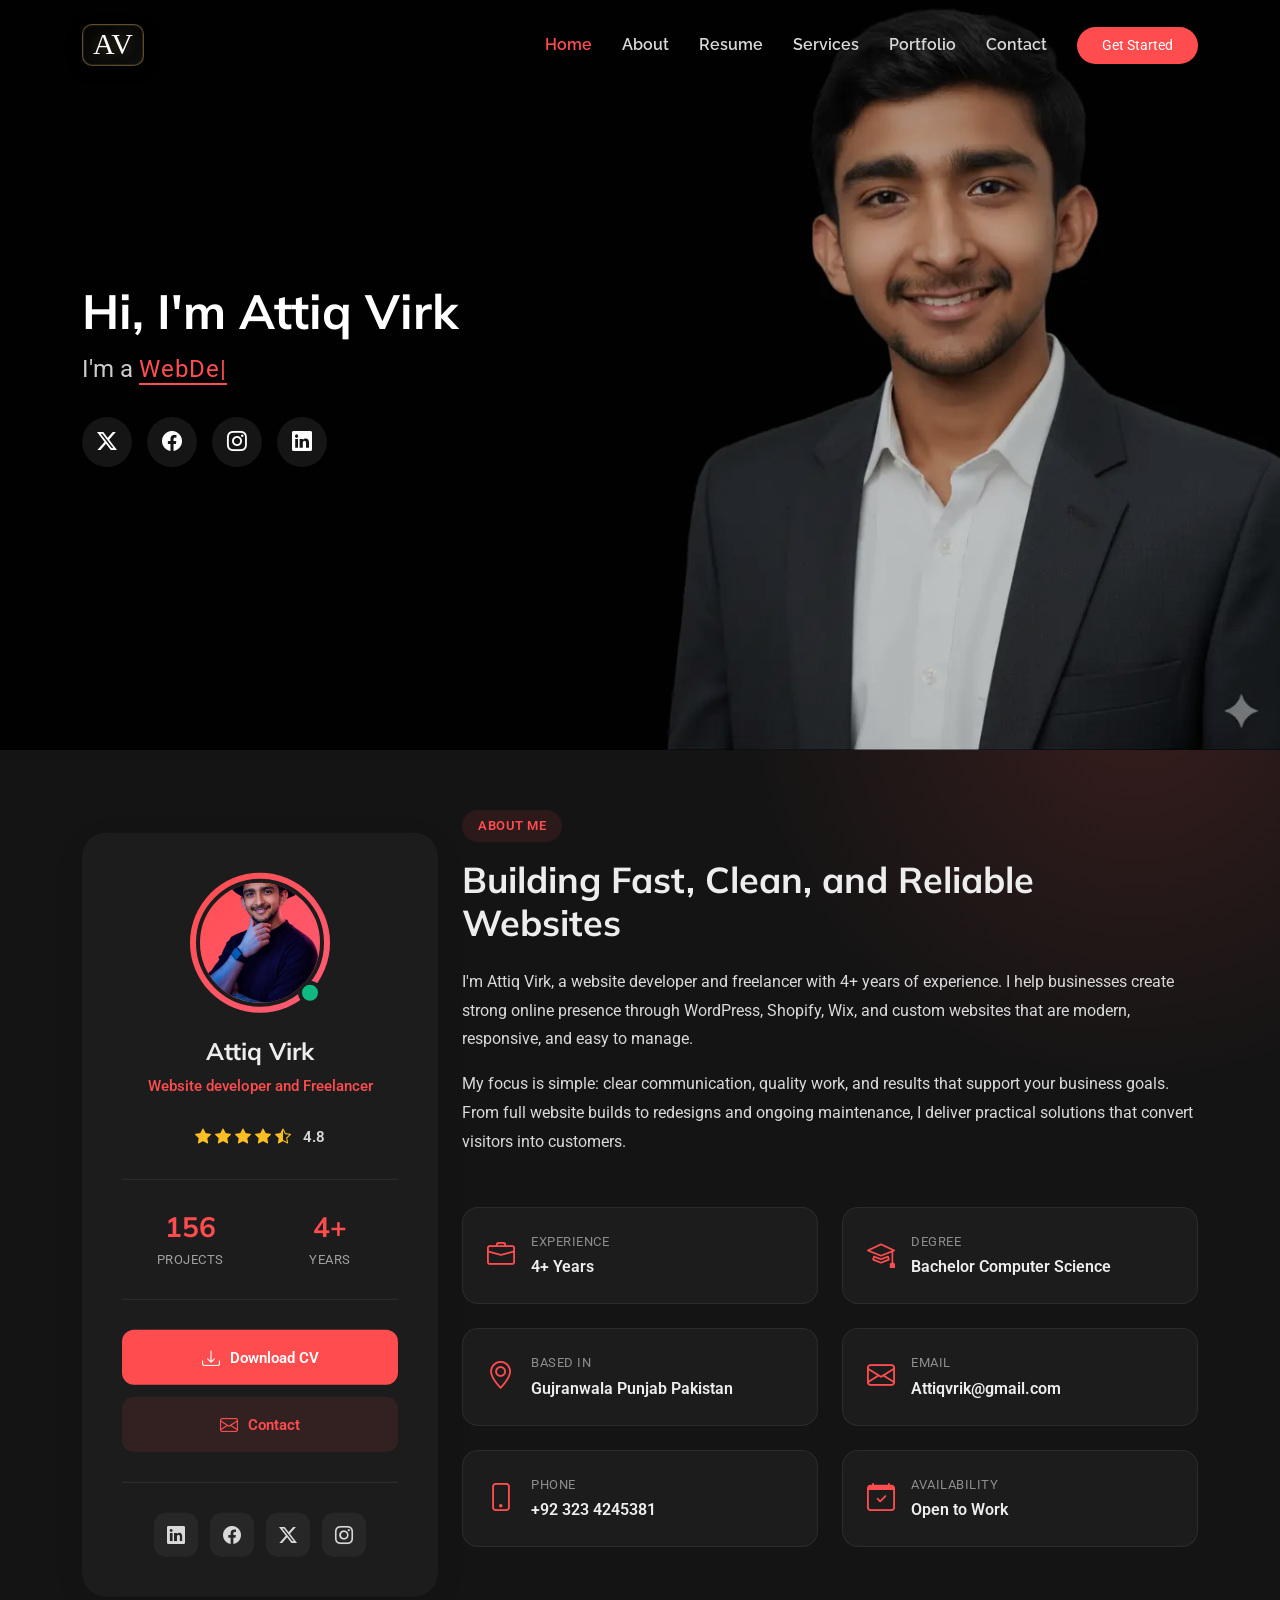
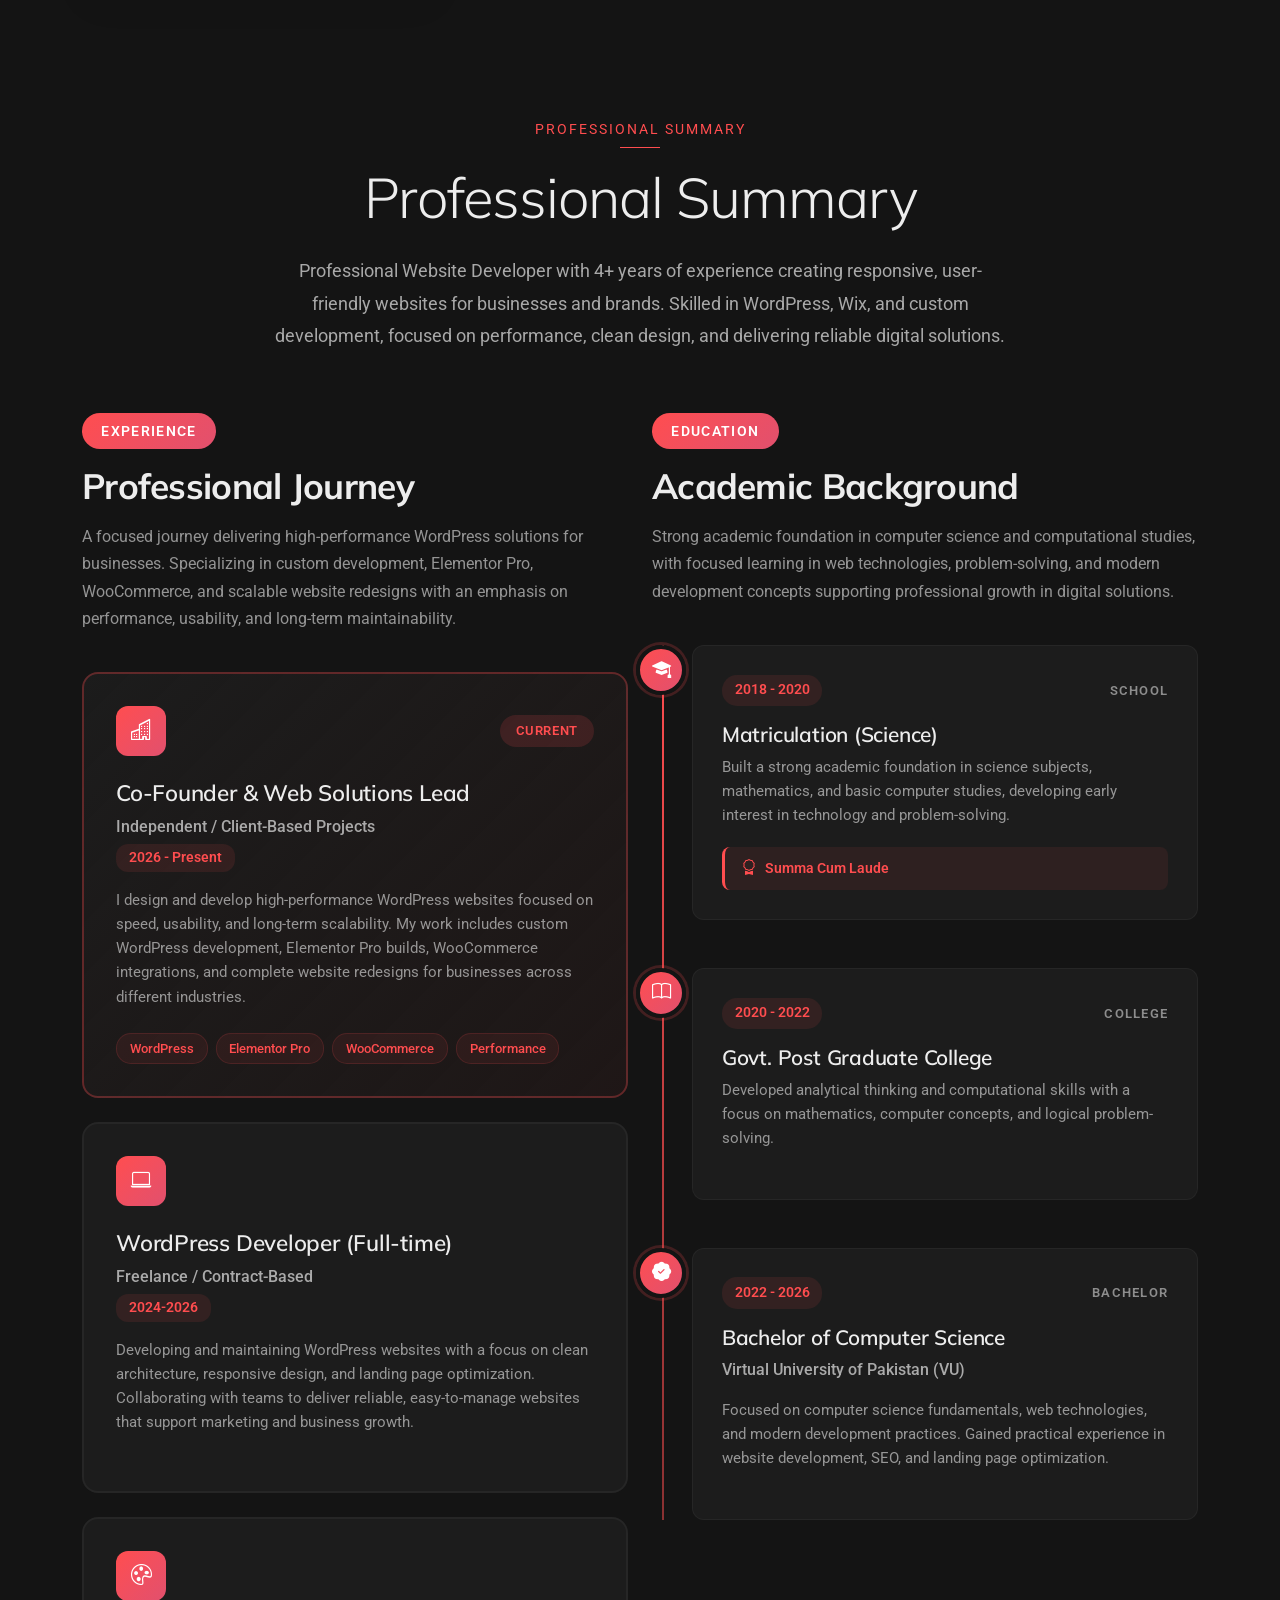
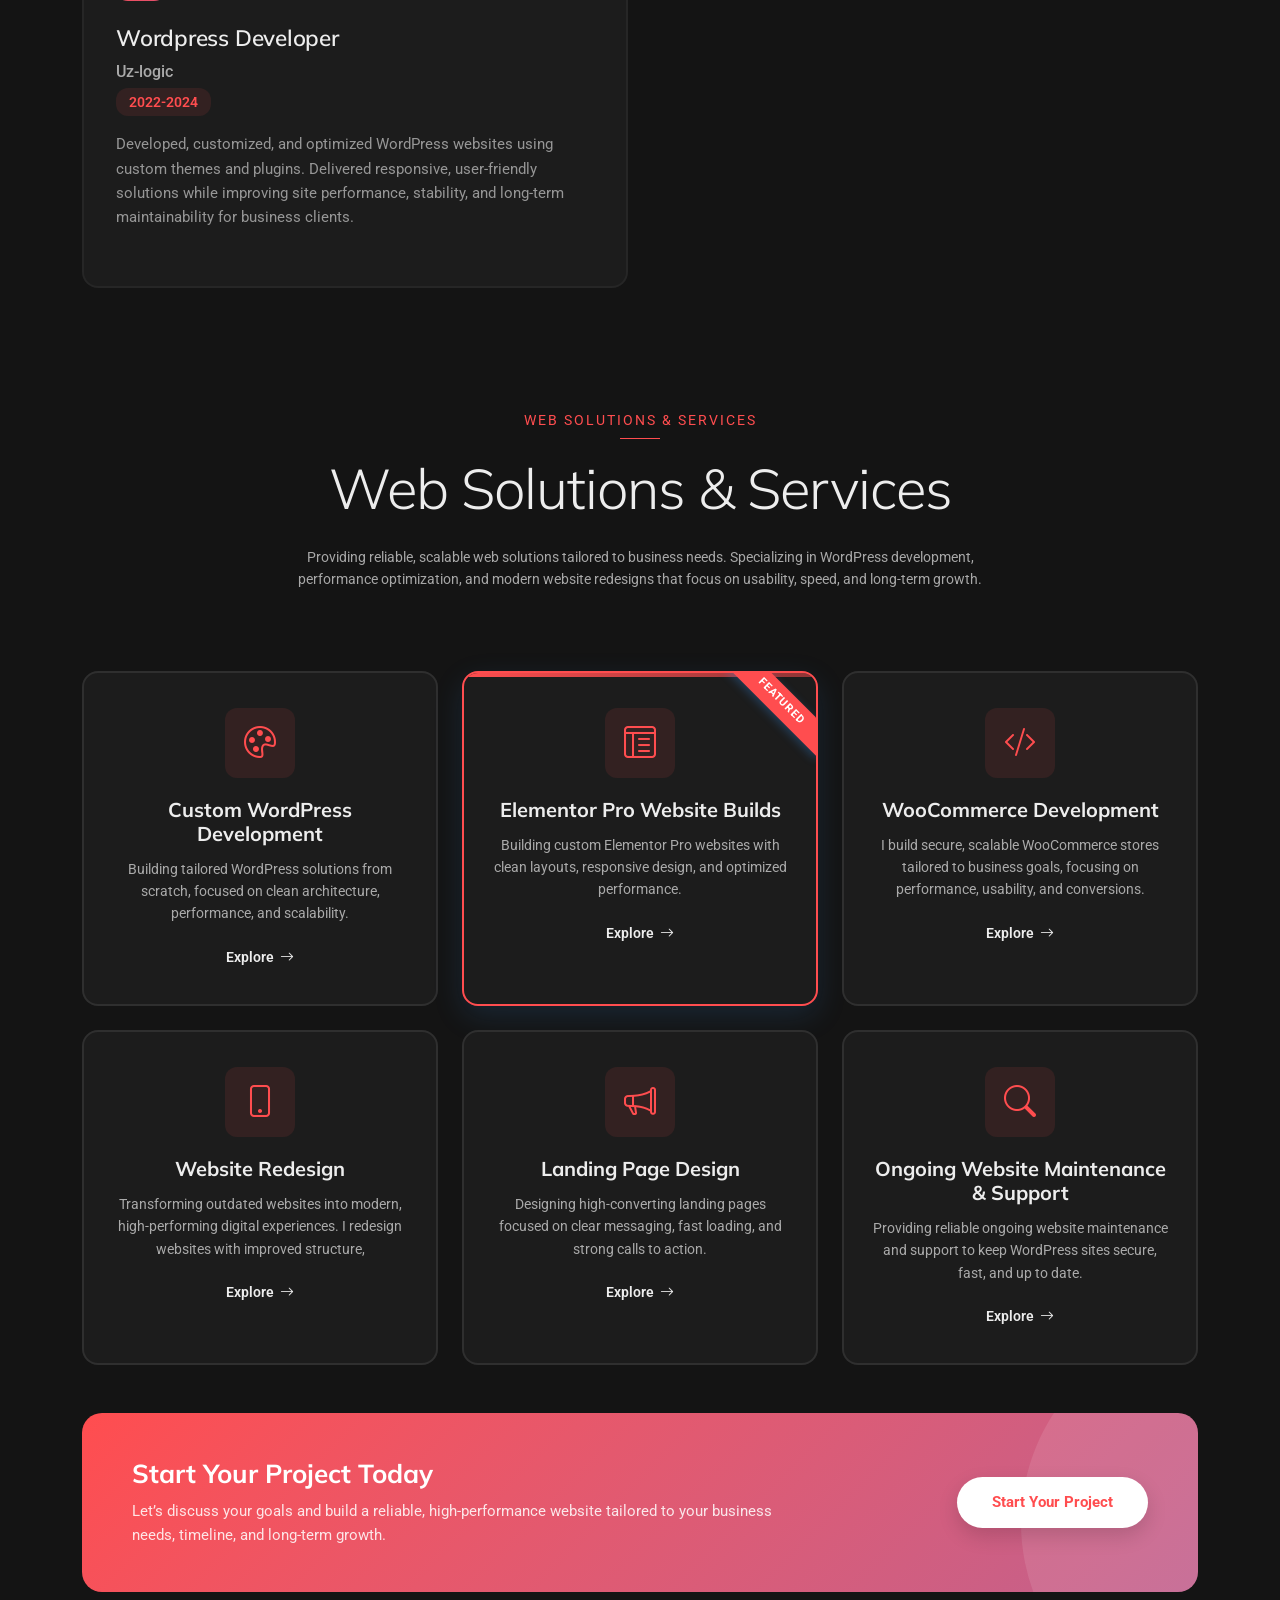
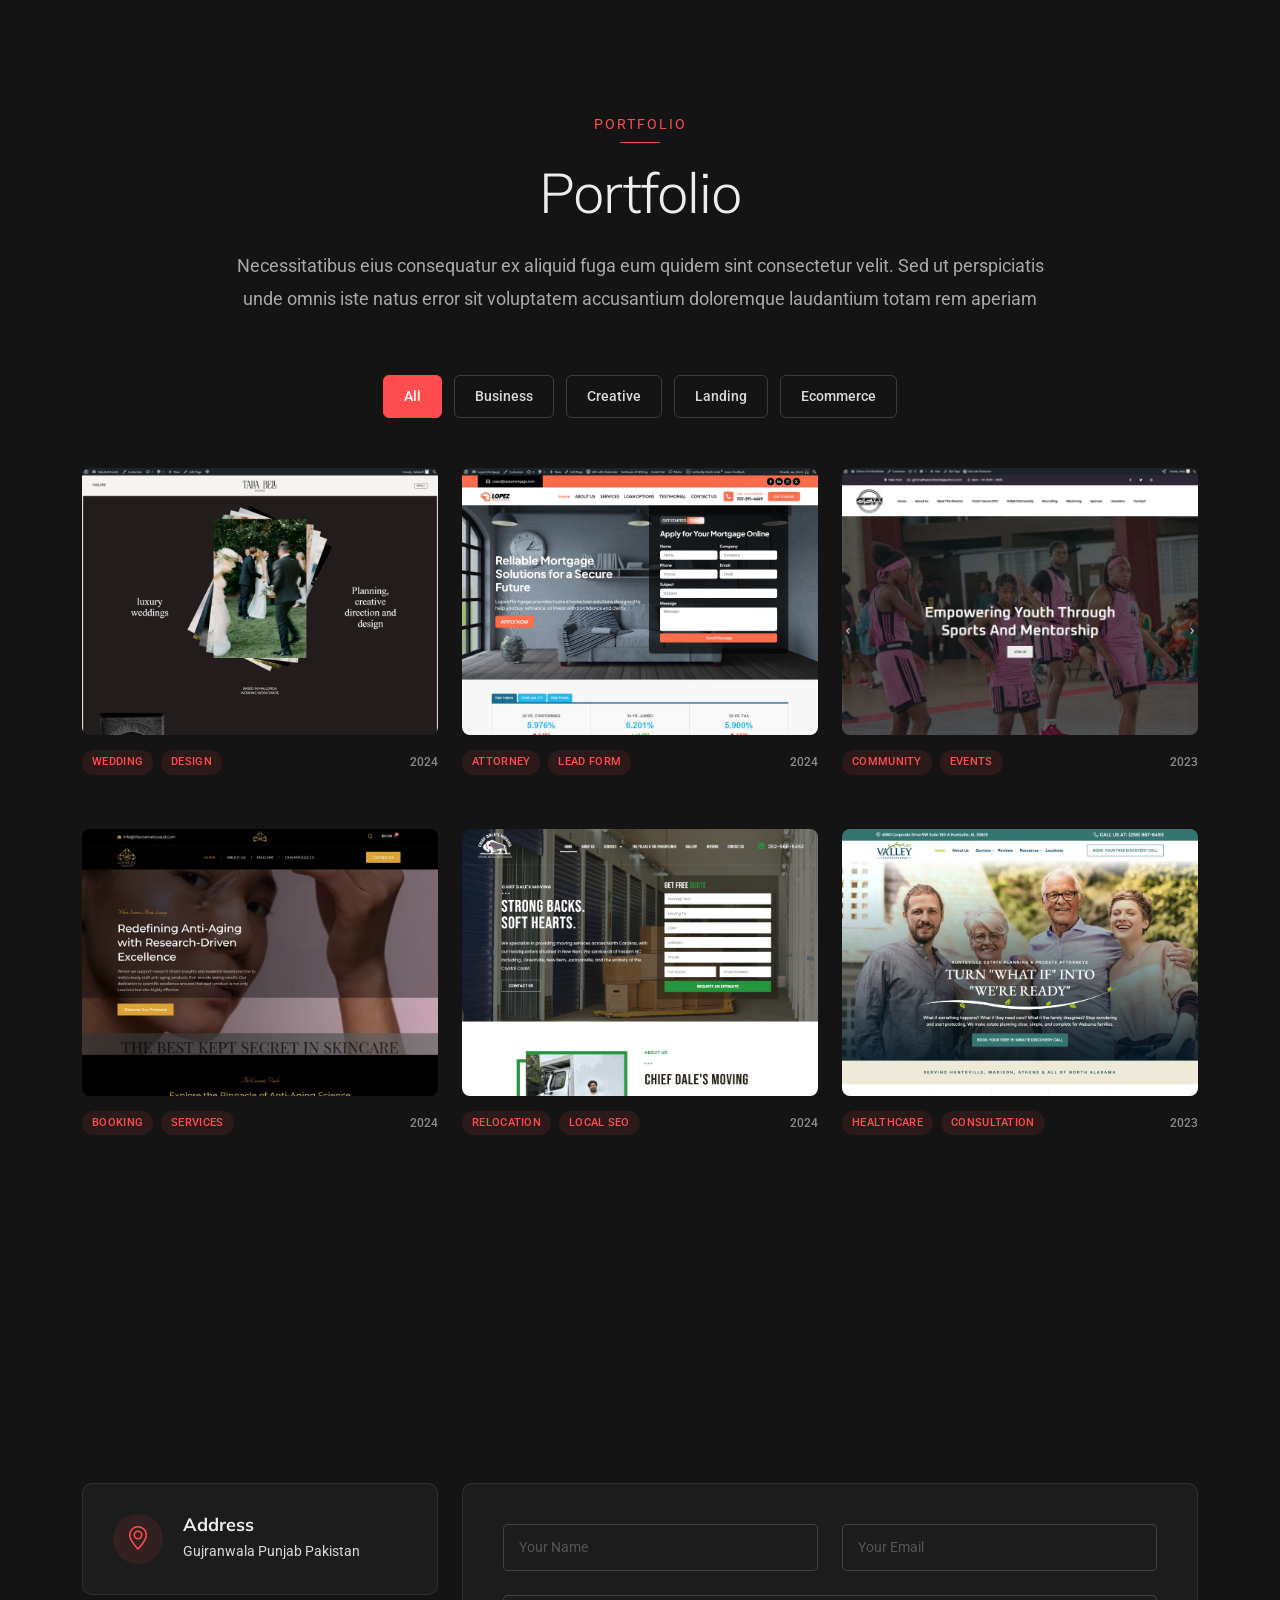
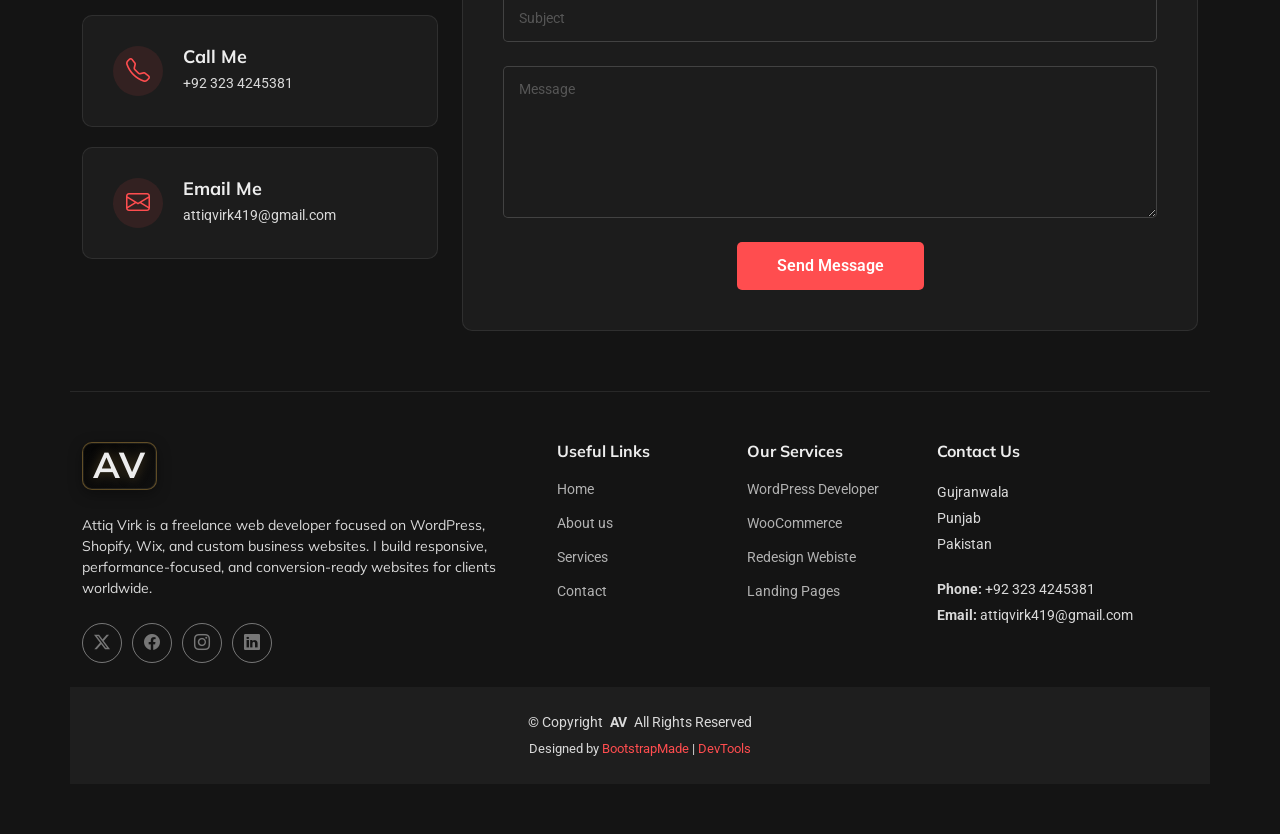
==== commit c252ac27: "edting header" ====
--- a/index.html
+++ b/index.html
@@ -44,7 +44,7 @@
       <a href="index.html" class="logo d-flex align-items-center me-auto">
         <!-- Uncomment the line below if you also wish to use an image logo -->
         <!-- <img src="assets/img/logo.webp" alt=""> -->
-        <h1 class="sitename">AV</h1>
+        <h1 class="sitename brand-mark">AV</h1>
       </a>
 
       <nav id="navmenu" class="navmenu">
@@ -54,23 +54,6 @@
           <li><a href="#resume">Resume</a></li>
           <li><a href="#services">Services</a></li>
           <li><a href="#portfolio">Portfolio</a></li>
-          <li class="dropdown"><a href="#"><span>Dropdown</span> <i class="bi bi-chevron-down toggle-dropdown"></i></a>
-            <ul>
-              <li><a href="#">Dropdown 1</a></li>
-              <li class="dropdown"><a href="#"><span>Deep Dropdown</span> <i class="bi bi-chevron-down toggle-dropdown"></i></a>
-                <ul>
-                  <li><a href="#">Deep Dropdown 1</a></li>
-                  <li><a href="#">Deep Dropdown 2</a></li>
-                  <li><a href="#">Deep Dropdown 3</a></li>
-                  <li><a href="#">Deep Dropdown 4</a></li>
-                  <li><a href="#">Deep Dropdown 5</a></li>
-                </ul>
-              </li>
-              <li><a href="#">Dropdown 2</a></li>
-              <li><a href="#">Dropdown 3</a></li>
-              <li><a href="#">Dropdown 4</a></li>
-            </ul>
-          </li>
           <li><a href="#contact">Contact</a></li>
         </ul>
         <i class="mobile-nav-toggle d-xl-none bi bi-list"></i>
@@ -874,7 +857,7 @@
       <div class="row gy-4">
         <div class="col-lg-5 col-md-12 footer-about">
           <a href="index.html" class="logo d-flex align-items-center">
-            <span class="sitename">AV</span>
+            <span class="sitename brand-mark">AV</span>
           </a>
           <p>Attiq Virk is a freelance web developer focused on WordPress, Shopify, Wix, and custom business websites. I build responsive, performance-focused, and conversion-ready websites for clients worldwide.</p>
           <div class="social-links d-flex mt-4">
@@ -891,27 +874,25 @@
             <li><a href="#">Home</a></li>
             <li><a href="#">About us</a></li>
             <li><a href="#">Services</a></li>
-            <li><a href="#">Terms of service</a></li>
-            <li><a href="#">Privacy policy</a></li>
+            <li><a href="#contact">Contact</a></li>
           </ul>
         </div>
 
         <div class="col-lg-2 col-6 footer-links">
           <h4>Our Services</h4>
           <ul>
-            <li><a href="#">Web Design</a></li>
-            <li><a href="#">Web Development</a></li>
-            <li><a href="#">Product Management</a></li>
-            <li><a href="#">Marketing</a></li>
-            <li><a href="#">Graphic Design</a></li>
+            <li><a href="#services">WordPress Developer</a></li>
+            <li><a href="#services">WooCommerce</a></li>
+            <li><a href="#services">Redesign Webiste</a></li>
+            <li><a href="#services">Landing Pages</a></li>
           </ul>
         </div>
 
         <div class="col-lg-3 col-md-12 footer-contact text-center text-md-start">
           <h4>Contact Us</h4>
-          <p>A108 Adam Street</p>
-          <p>New York, NY 535022</p>
-          <p>United States</p>
+          <p>Gujranwala</p>
+          <p>Punjab</p>
+          <p>Pakistan</p>
           <p class="mt-4"><strong>Phone:</strong> <span>+92 323 4245381</span></p>
           <p><strong>Email:</strong> <span>attiqvirk419@gmail.com</span></p>
         </div>
--- a/assets/css/main.css
+++ b/assets/css/main.css
@@ -167,6 +167,22 @@
   margin: 0;
   font-weight: 400;
   color: var(--heading-color);
+}
+
+.brand-mark {
+  display: inline-block;
+  padding: 4px 10px 6px;
+  border-radius: 10px;
+  border: 1px solid rgba(201, 160, 74, 0.45);
+  font-family: "Times New Roman", Georgia, serif;
+  font-size: 42px;
+  font-weight: 700;
+  letter-spacing: 0.5px;
+  line-height: 1;
+  background: linear-gradient(145deg, rgba(5, 5, 5, 0.96), rgba(15, 15, 15, 0.92));
+  color: #f3e2b0;
+  text-shadow: 0 0 12px rgba(201, 160, 74, 0.35);
+  box-shadow: inset 0 0 0 1px rgba(255, 238, 189, 0.08), 0 4px 14px rgba(0, 0, 0, 0.35);
 }
 
 .header .btn-getstarted,
@@ -493,6 +509,10 @@
   font-weight: 700;
   letter-spacing: 1px;
   font-family: var(--heading-font);
+}
+
+.footer .footer-about .logo .brand-mark {
+  font-size: 36px;
 }
 
 .footer .footer-about p {
@@ -774,14 +794,15 @@
 # Hero Section
 --------------------------------------------------------------*/
 .hero {
-  padding-top: 80px;
-  min-height: 100vh;
+  padding-top: 0;
+  min-height: 750px;
+  height: 750px;
   position: relative;
   display: flex;
   align-items: center;
   justify-content: center;
   overflow: hidden;
-  padding-bottom: 80px;
+  padding-bottom: 0;
 }
 
 .hero img {
@@ -791,12 +812,13 @@
   width: 100%;
   height: 100%;
   object-fit: cover;
+  object-position: right top;
   z-index: 1;
 }
 
 .hero:before {
   content: "";
-  background: color-mix(in srgb, var(--background-color), transparent 70%);
+  background: color-mix(in srgb, var(--background-color), transparent 82%);
   position: absolute;
   inset: 0;
   z-index: 2;
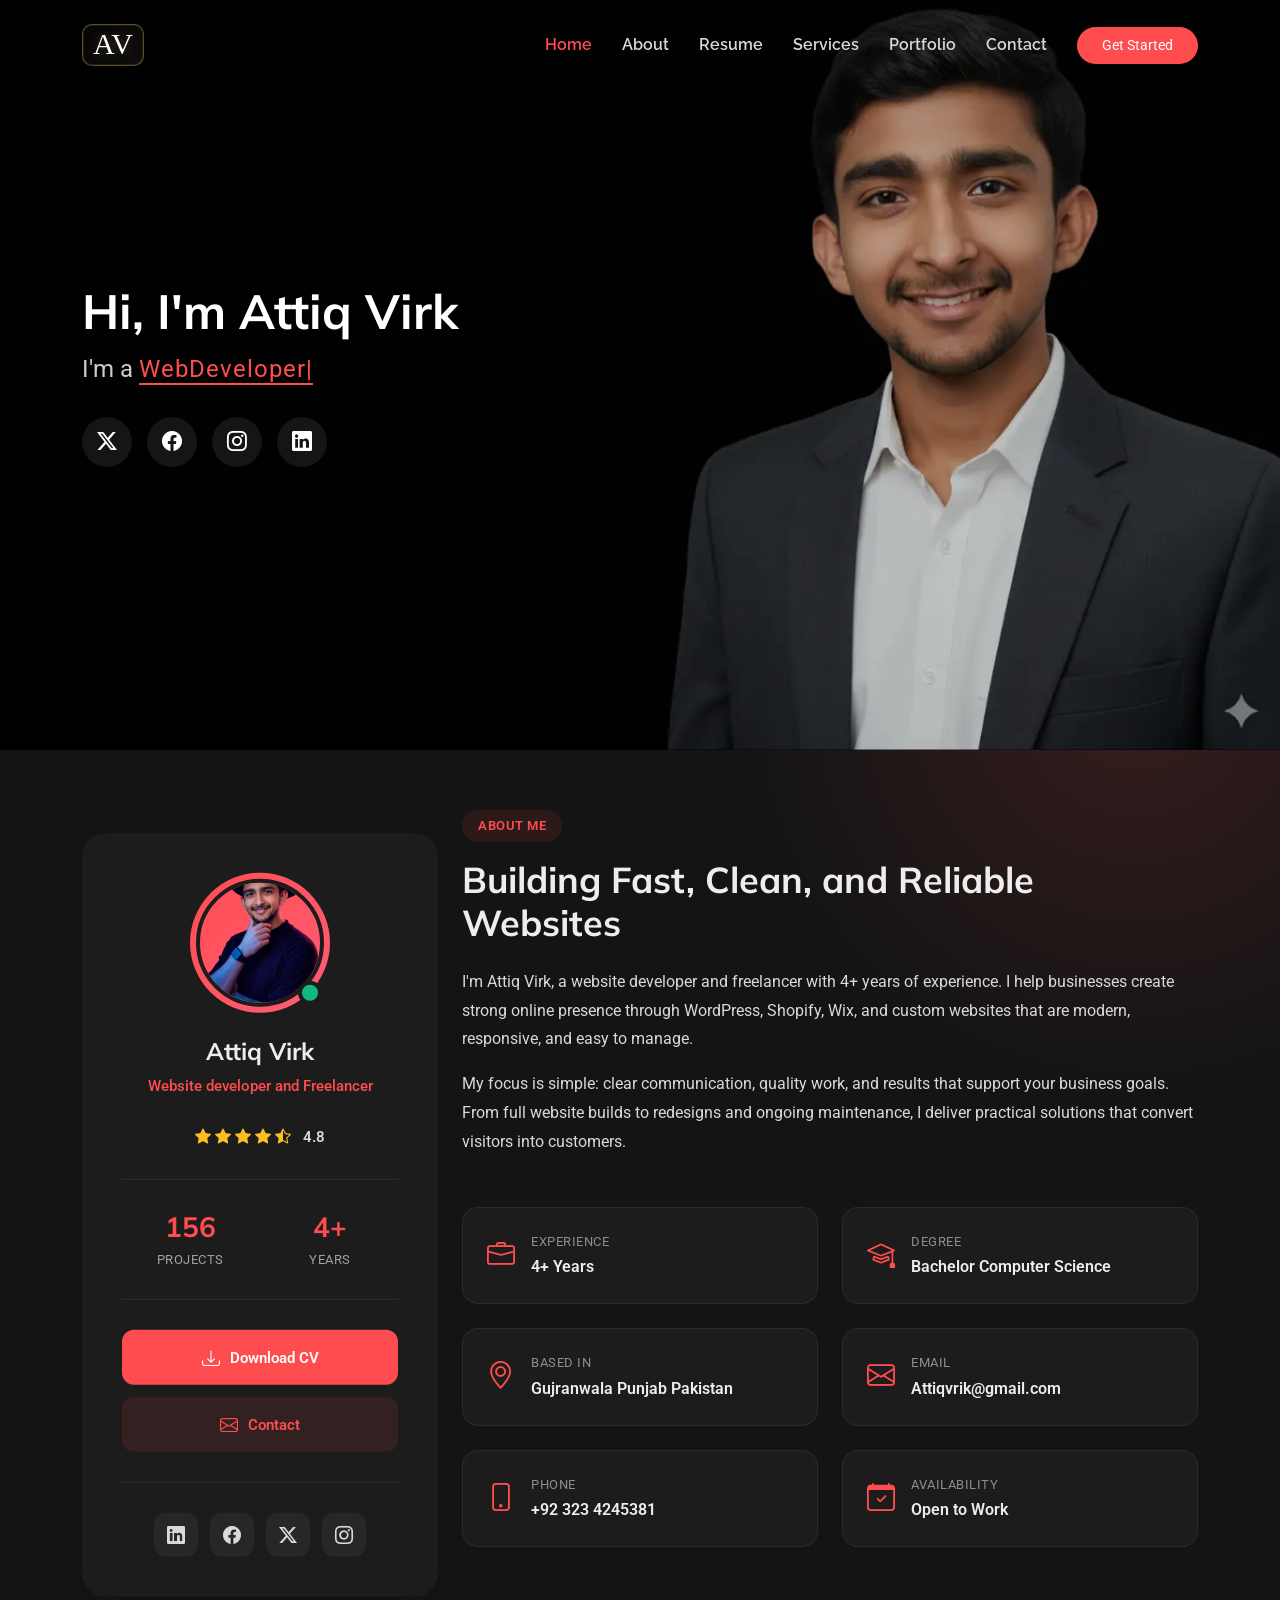
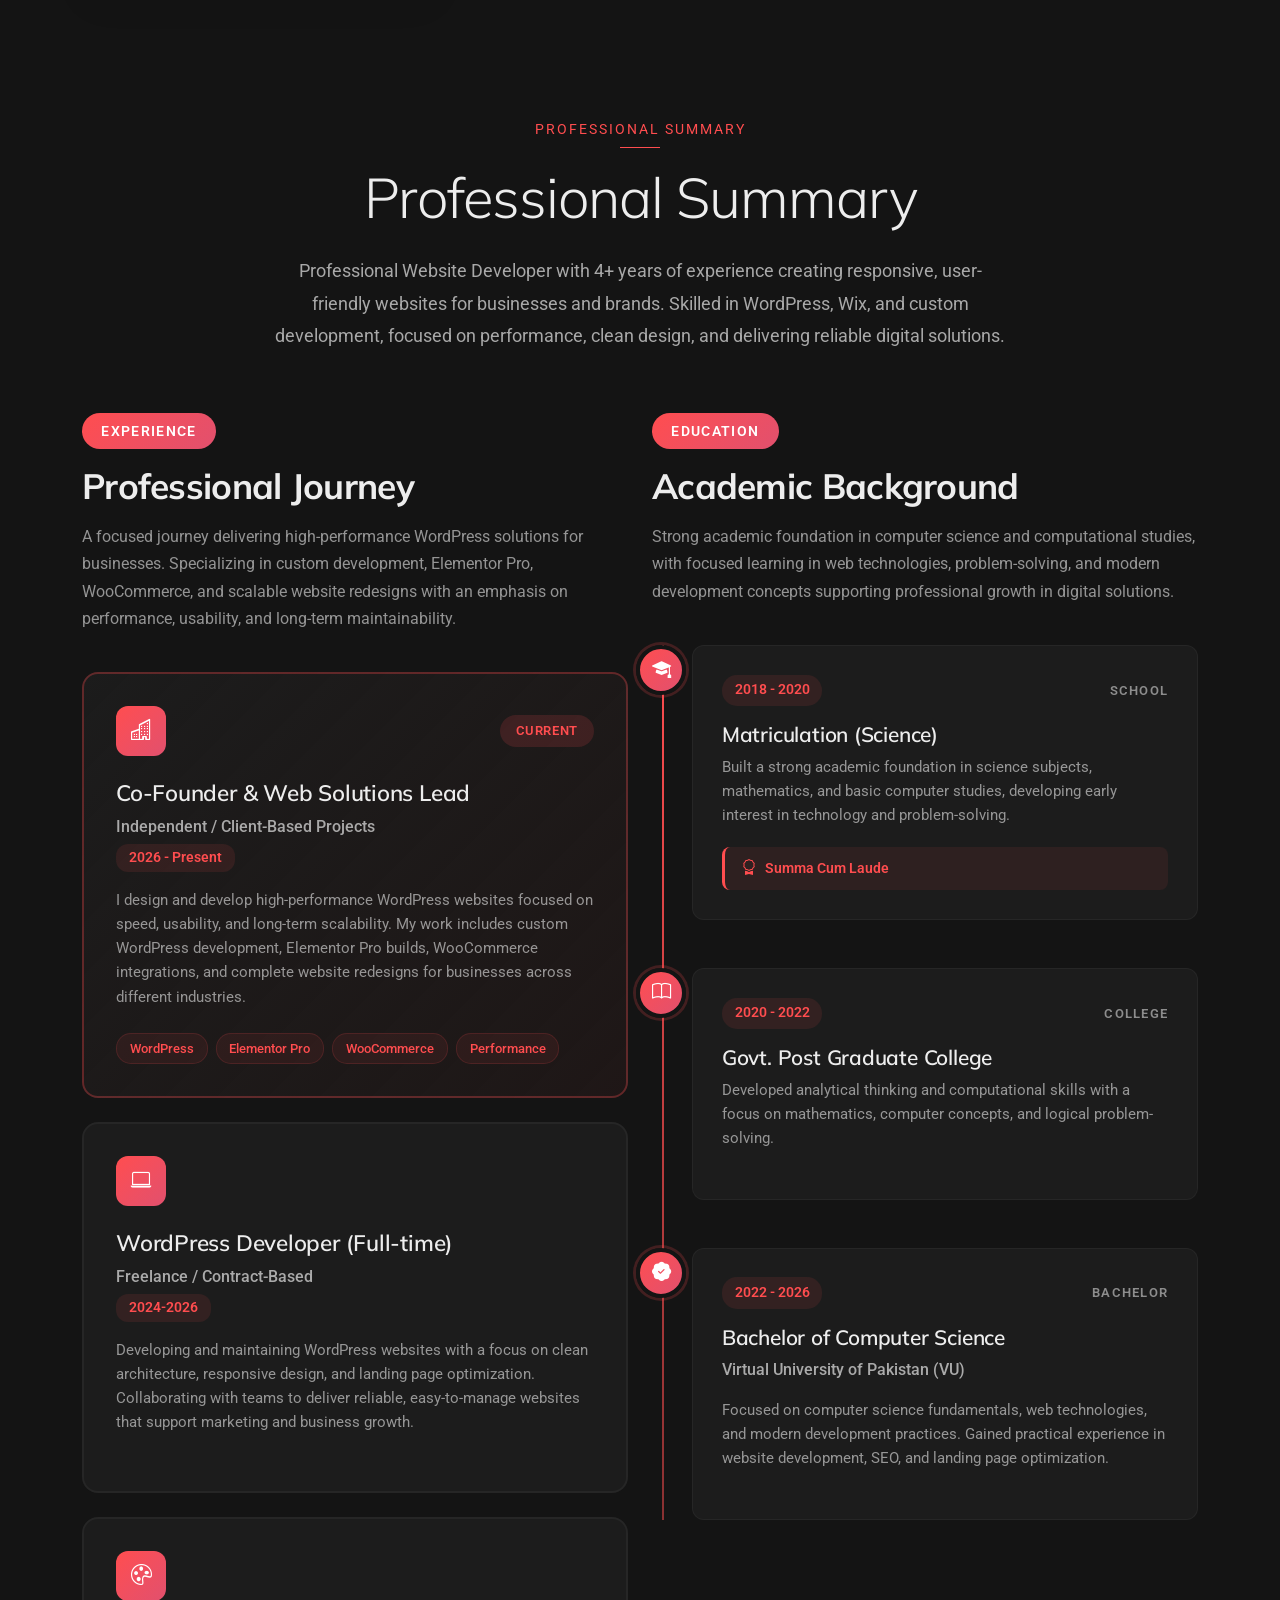
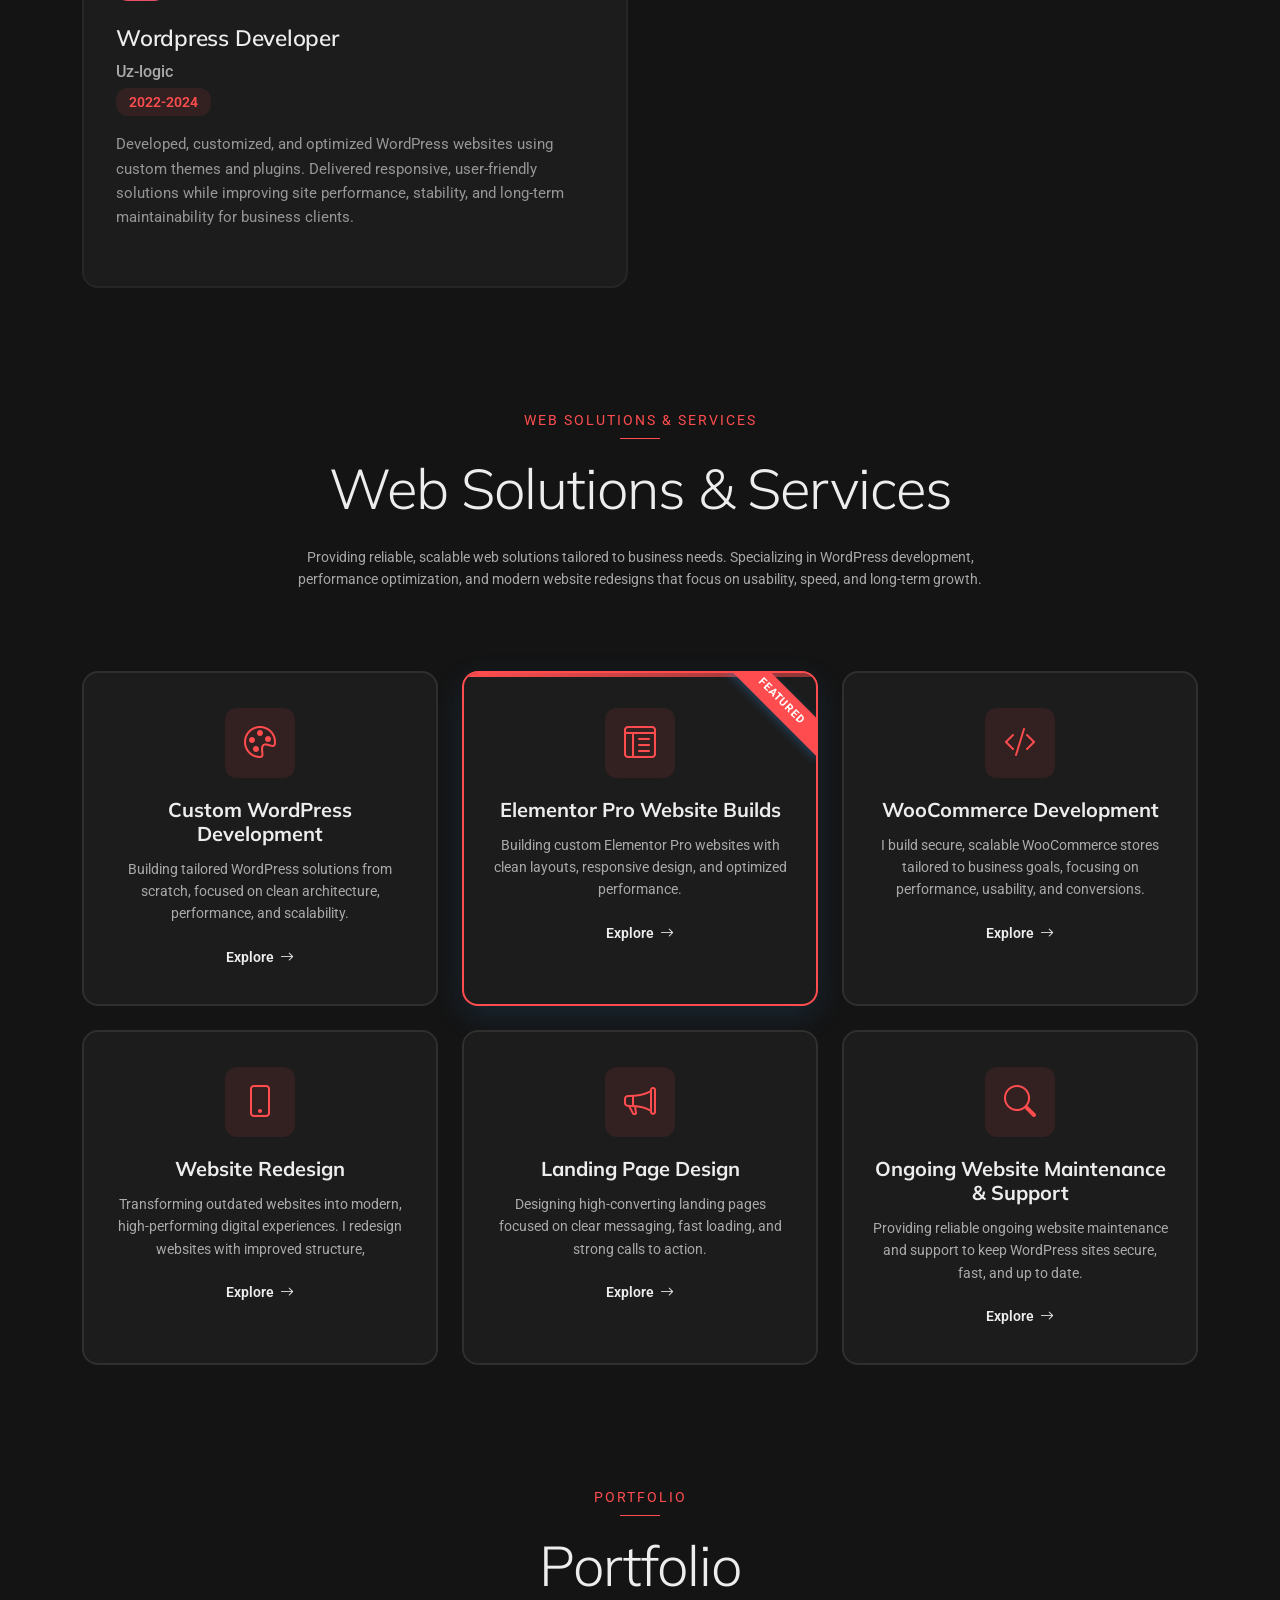
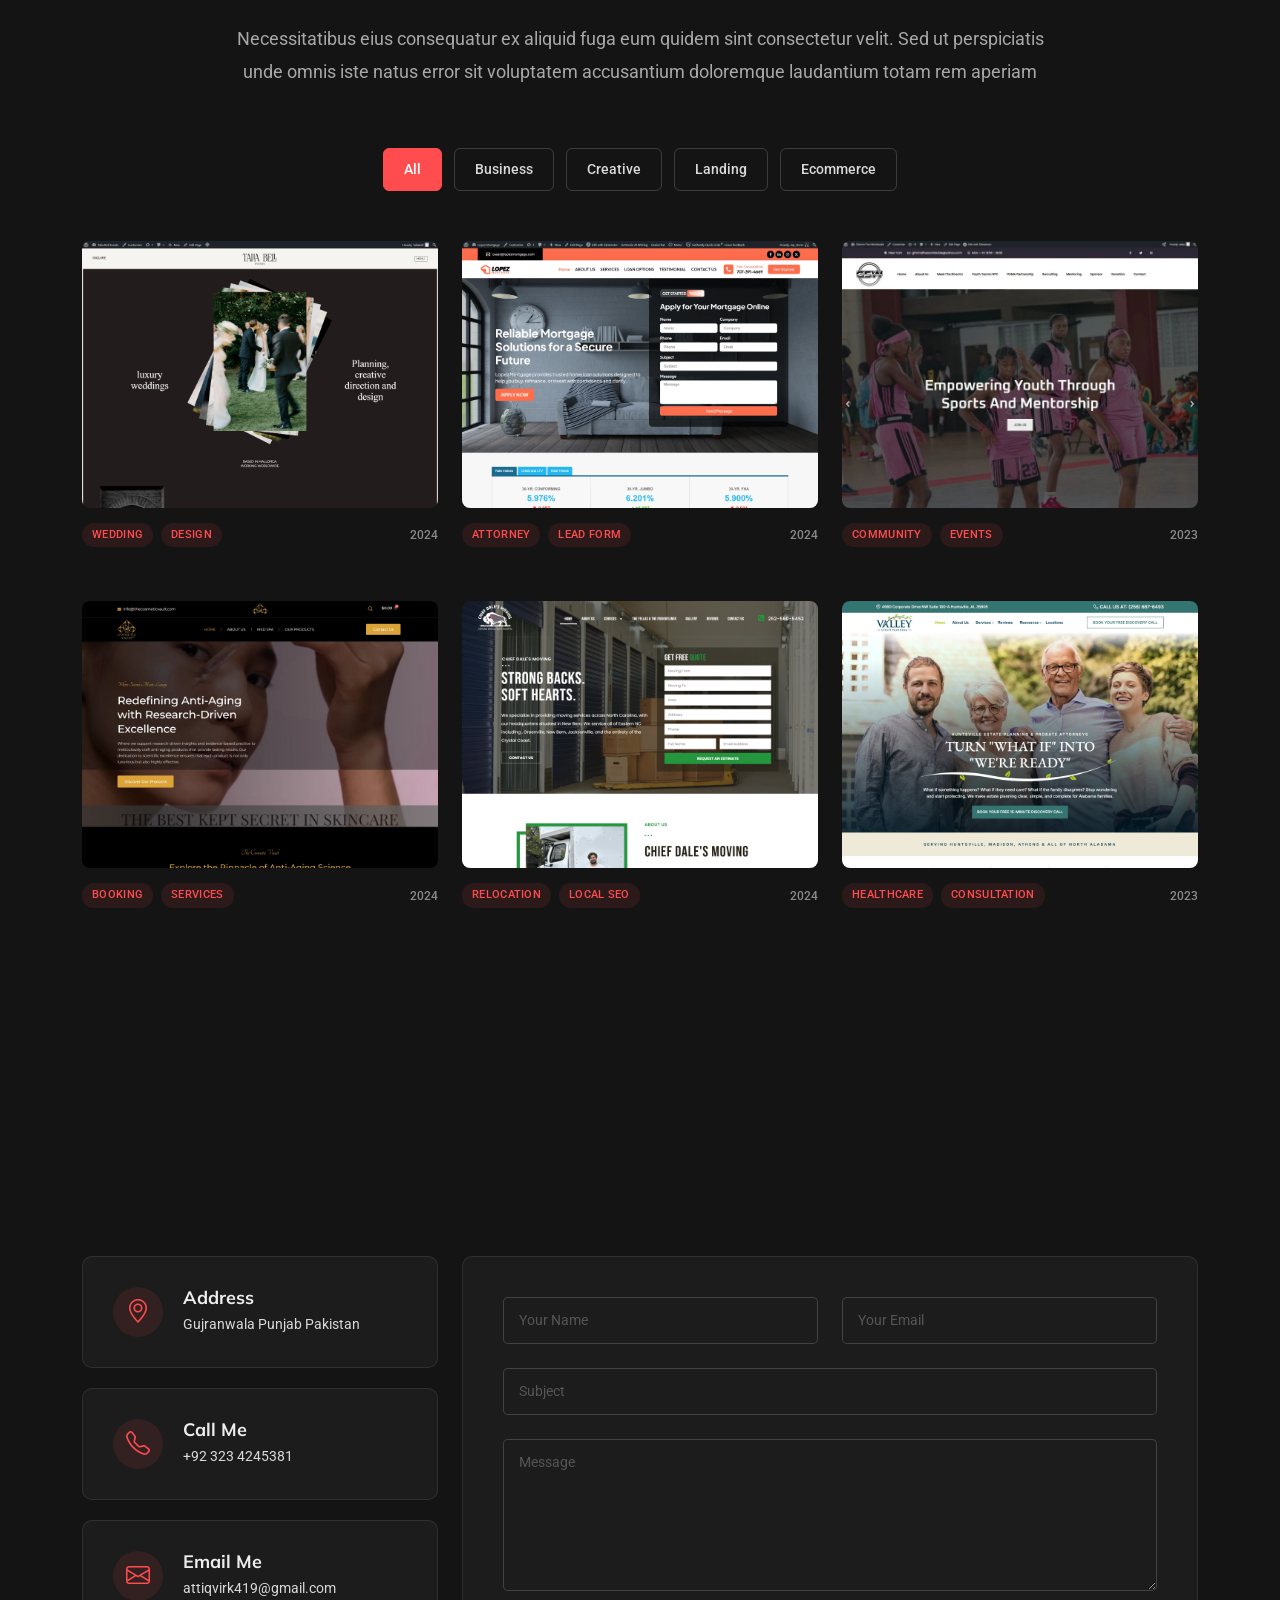
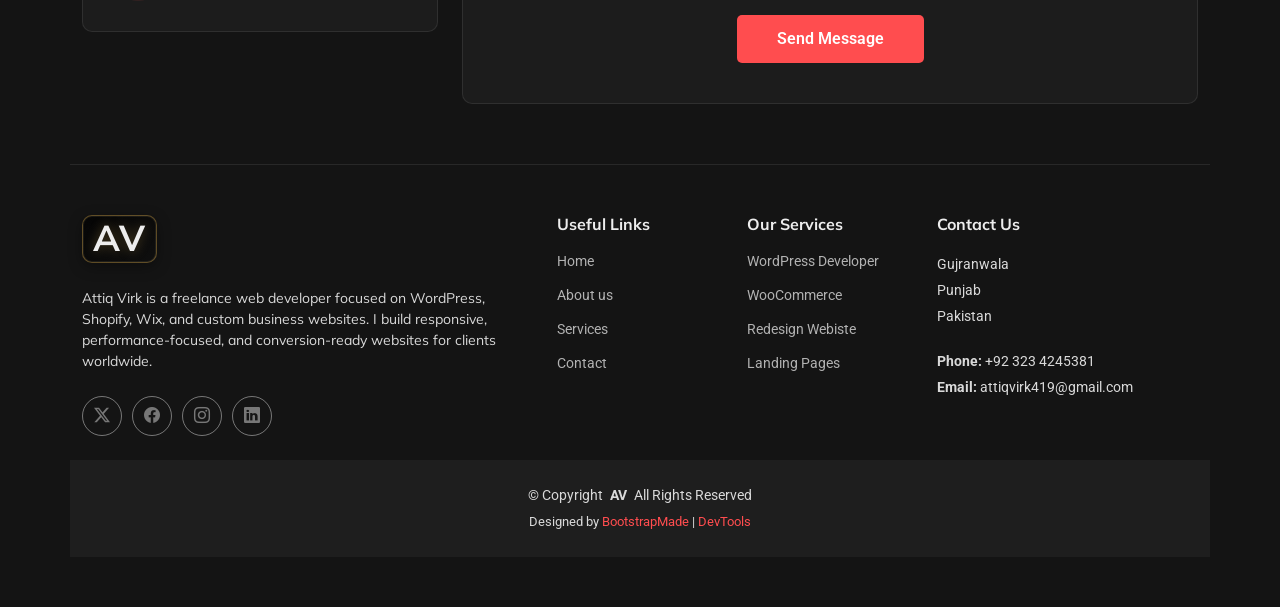
==== commit 63ddec72: "add the serices buttion link" ====
--- a/index.html
+++ b/index.html
@@ -432,7 +432,7 @@
               </div>
               <h4>Custom WordPress Development</h4>
               <p>Building tailored WordPress solutions from scratch, focused on clean architecture, performance, and scalability.</p>
-              <a href="service-details.html" class="read-more">
+              <a href="#contact" class="read-more">
                 <span>Explore</span>
                 <i class="bi bi-arrow-right"></i>
               </a>
@@ -447,7 +447,7 @@
               </div>
               <h4>Elementor Pro Website Builds</h4>
               <p>Building custom Elementor Pro websites with clean layouts, responsive design, and optimized performance.</p>
-              <a href="service-details.html" class="read-more">
+              <a href="#contact" class="read-more">
                 <span>Explore</span>
                 <i class="bi bi-arrow-right"></i>
               </a>
@@ -461,7 +461,7 @@
               </div>
               <h4>WooCommerce Development</h4>
               <p>I build secure, scalable WooCommerce stores tailored to business goals, focusing on performance, usability, and conversions.</p>
-              <a href="service-details.html" class="read-more">
+              <a href="#contact" class="read-more">
                 <span>Explore</span>
                 <i class="bi bi-arrow-right"></i>
               </a>
@@ -475,7 +475,7 @@
               </div>
               <h4>Website Redesign</h4>
               <p>Transforming outdated websites into modern, high-performing digital experiences. I redesign websites with improved structure,</p>
-              <a href="service-details.html" class="read-more">
+              <a href="#contact" class="read-more">
                 <span>Explore</span>
                 <i class="bi bi-arrow-right"></i>
               </a>
@@ -489,7 +489,7 @@
               </div>
               <h4>Landing Page Design</h4>
               <p>Designing high-converting landing pages focused on clear messaging, fast loading, and strong calls to action.</p>
-              <a href="service-details.html" class="read-more">
+              <a href="#contact" class="read-more">
                 <span>Explore</span>
                 <i class="bi bi-arrow-right"></i>
               </a>
@@ -503,7 +503,7 @@
               </div>
               <h4>Ongoing Website Maintenance & Support</h4>
               <p>Providing reliable ongoing website maintenance and support to keep WordPress sites secure, fast, and up to date.</p>
-              <a href="service-details.html" class="read-more">
+              <a href="#contact" class="read-more">
                 <span>Explore</span>
                 <i class="bi bi-arrow-right"></i>
               </a>
@@ -512,23 +512,6 @@
 
 
         </div>
-
-        <div class="row mt-5">
-          <div class="col-12" data-aos="fade-up" data-aos-delay="200">
-            <div class="cta-box">
-              <div class="row align-items-center">
-                <div class="col-lg-8">
-                  <h3>Start Your Project Today</h3>
-                  <p>Let’s discuss your goals and build a reliable, high-performance website tailored to your business needs, timeline, and long-term growth.</p>
-                </div>
-                <div class="col-lg-4 text-lg-end text-center">
-                  <a href="service-details.html" class="cta-btn">Start Your Project</a>
-                </div>
-              </div>
-            </div>
-          </div>
-        </div>
-
       </div>
 
     </section><!-- /Services Section -->
@@ -934,3 +917,4 @@
 </body>
 
 </html>
+
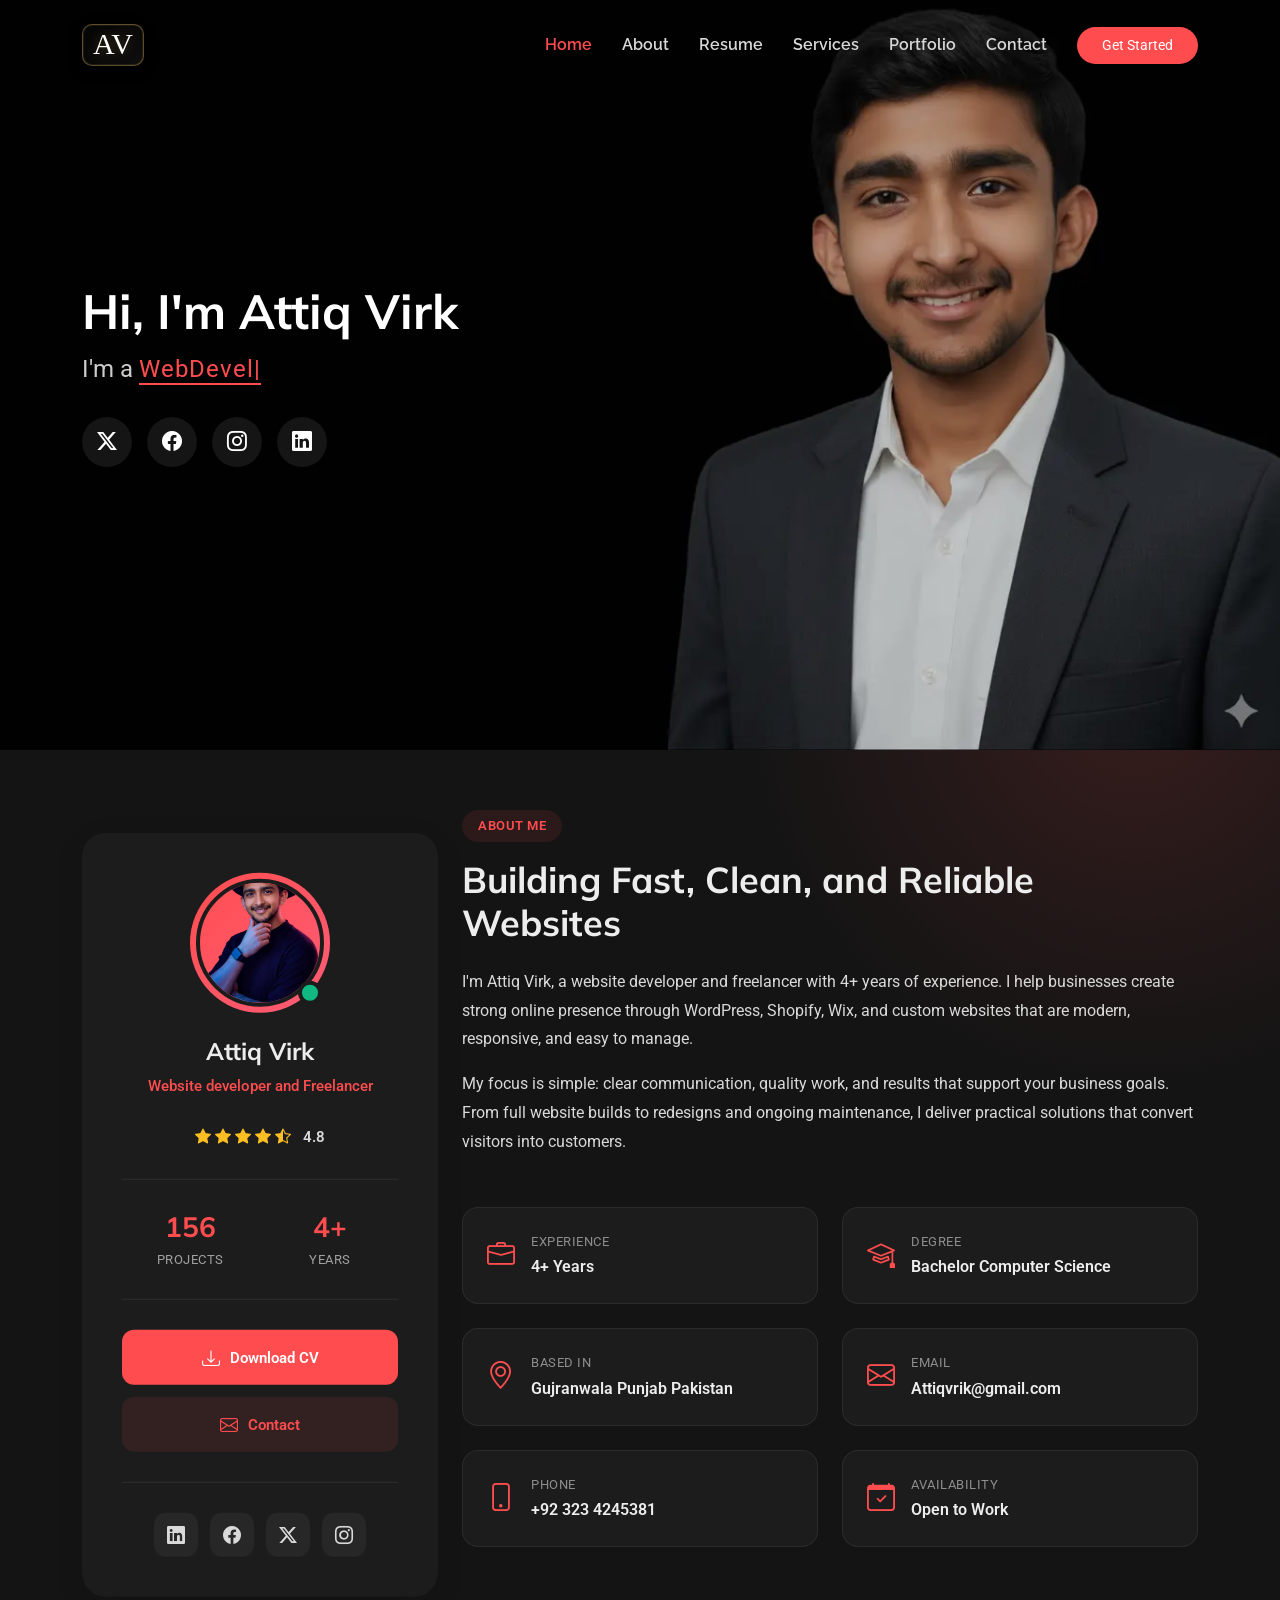
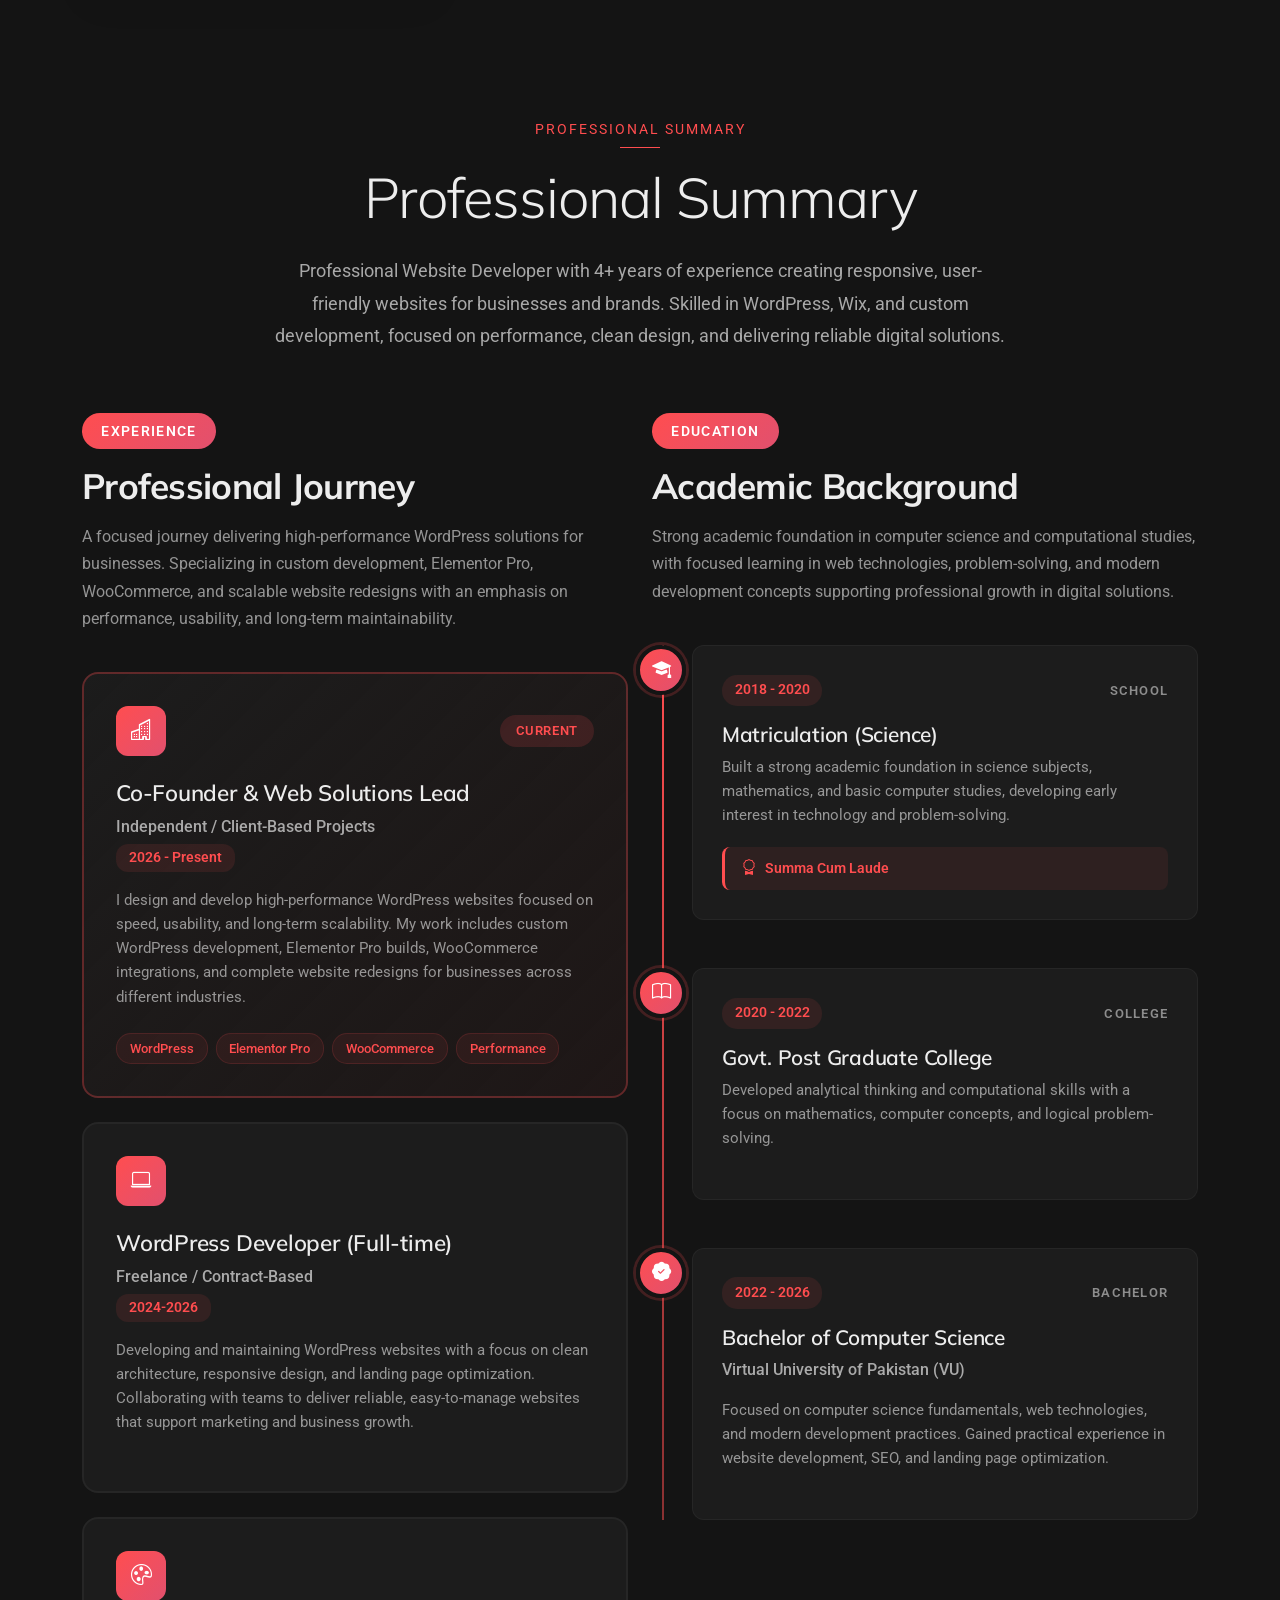
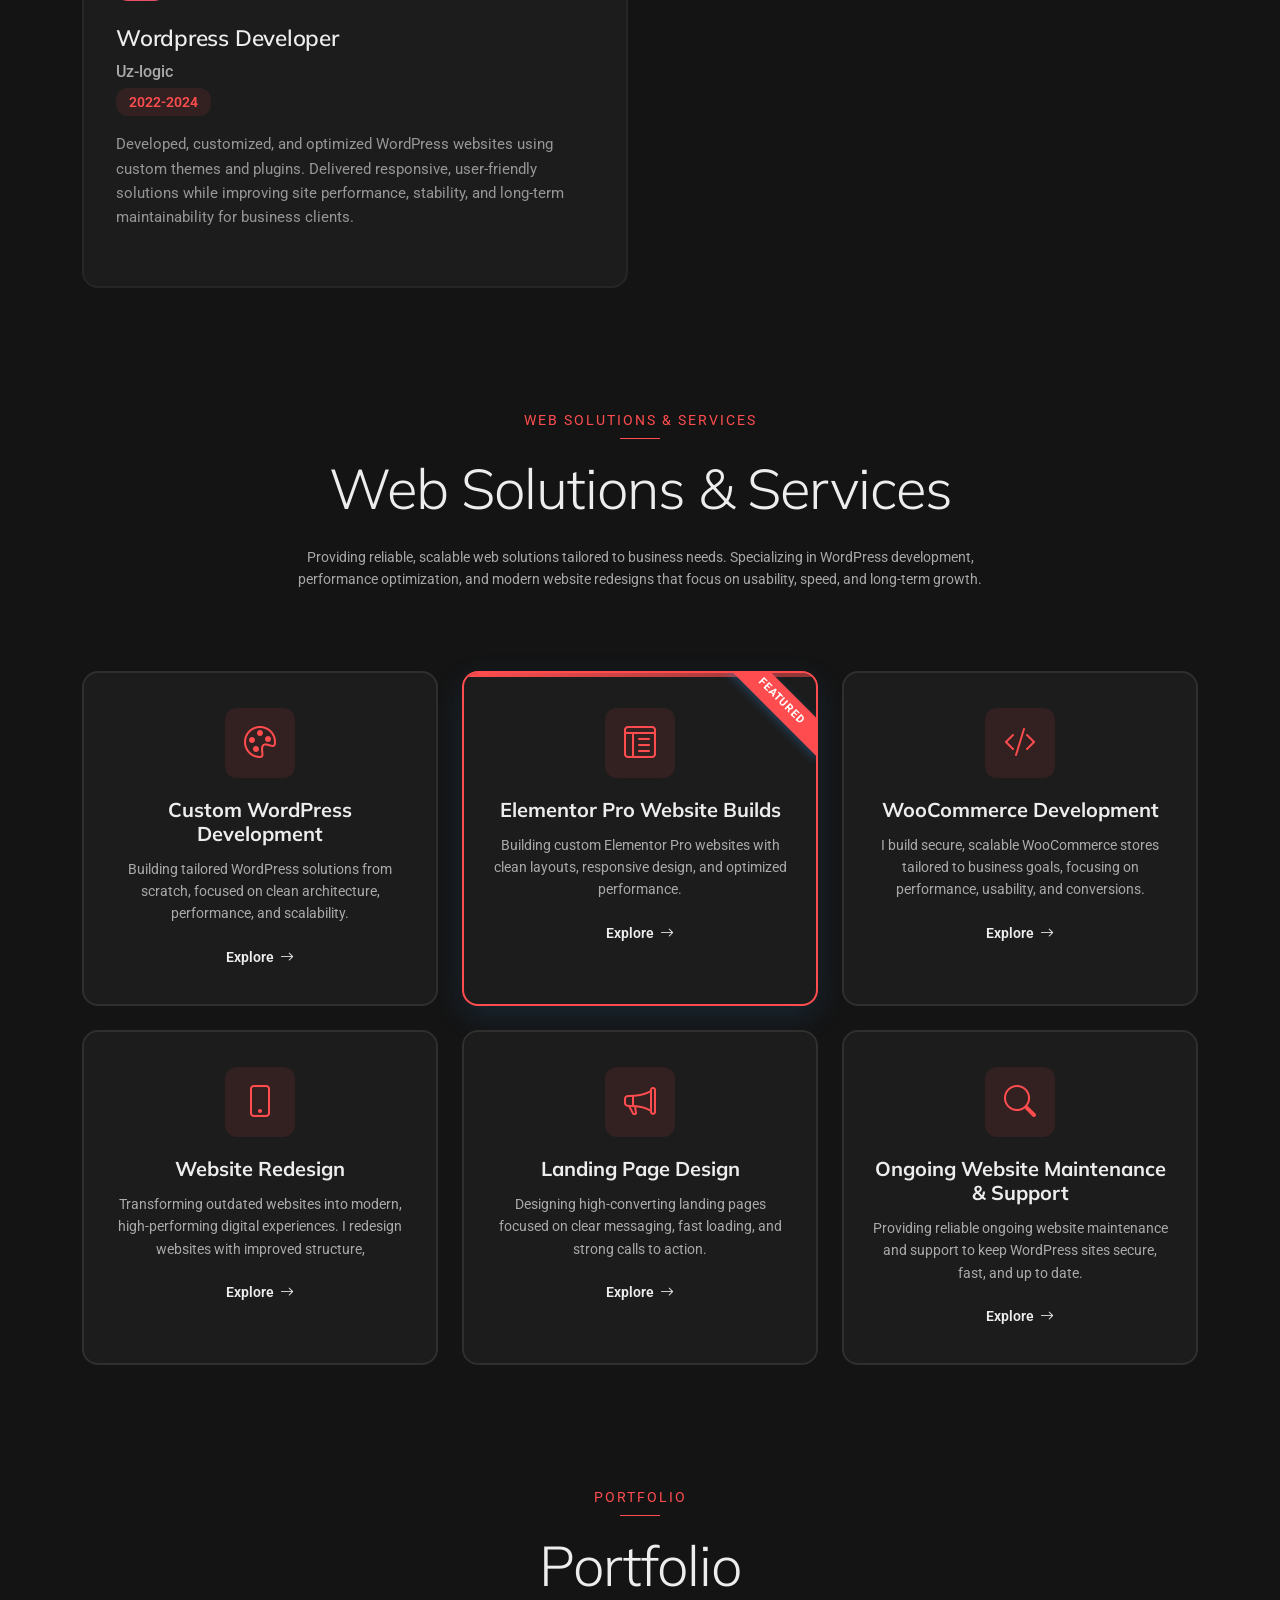
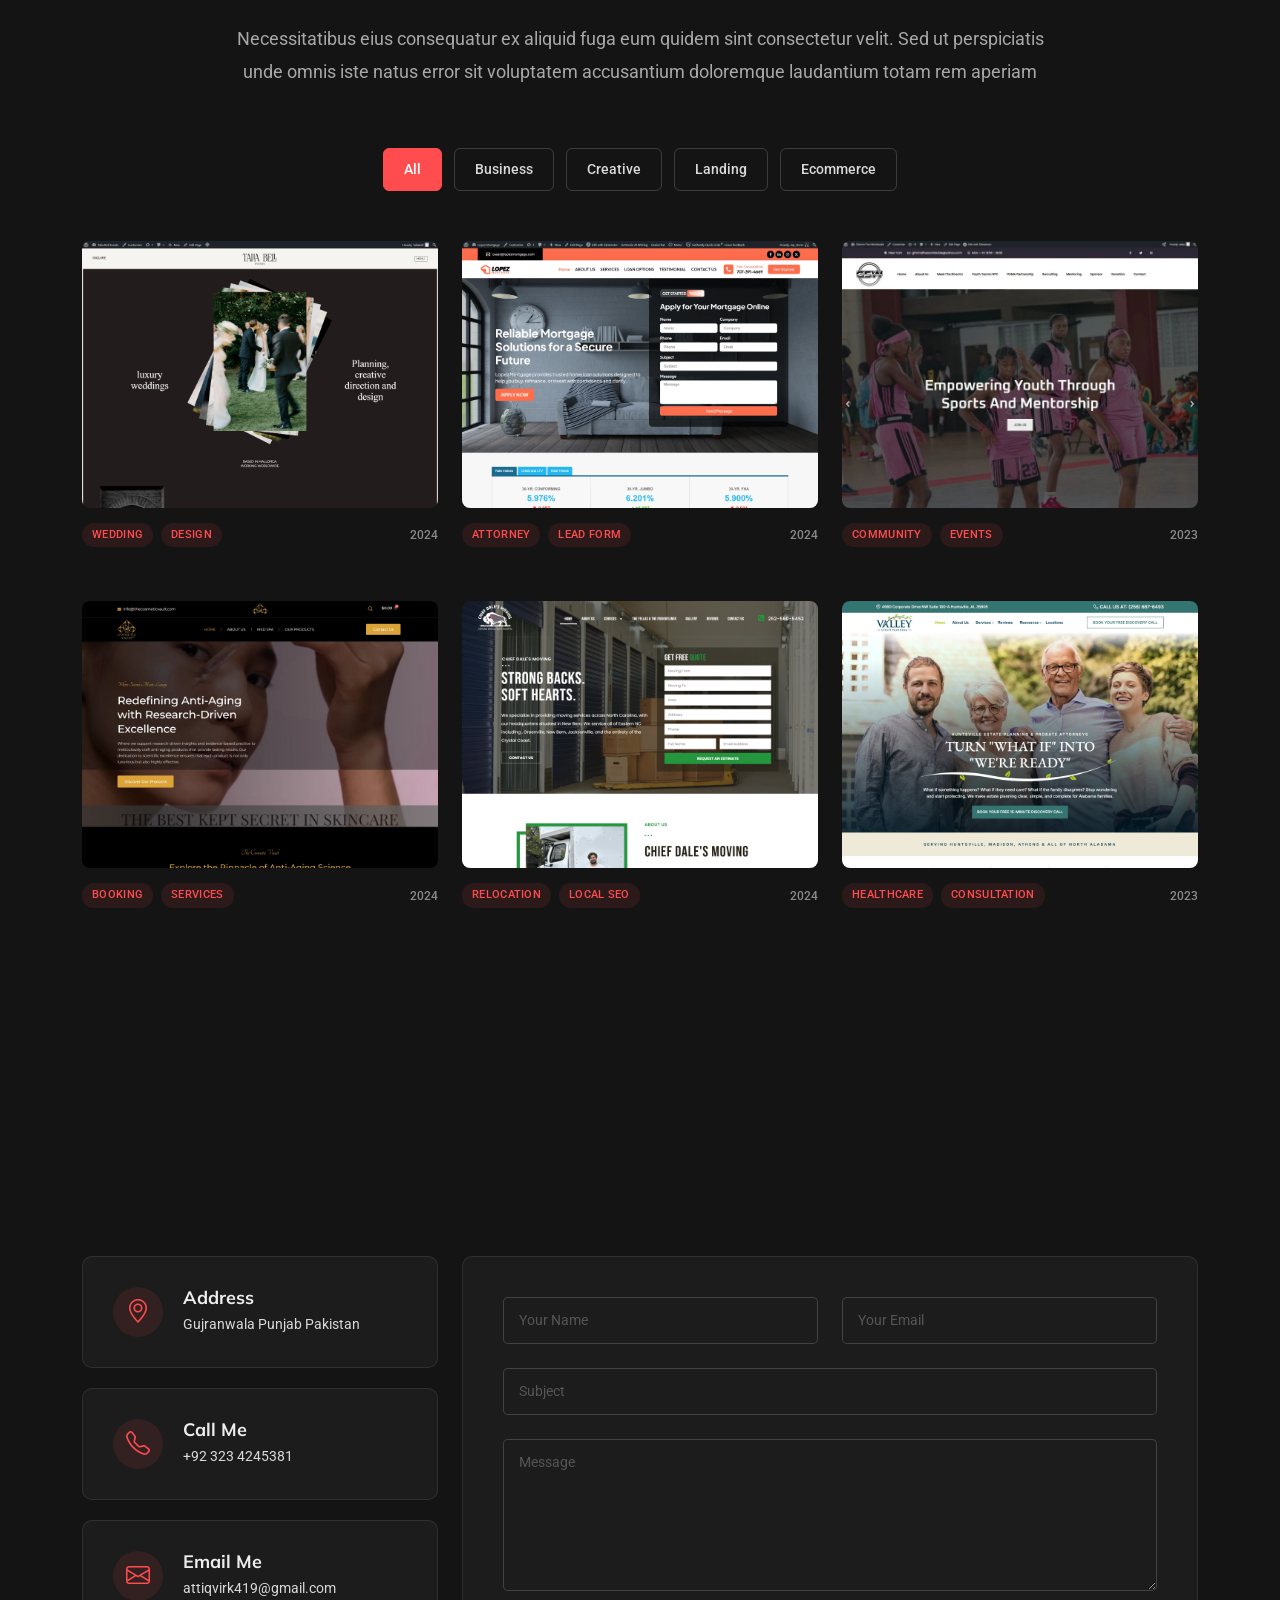
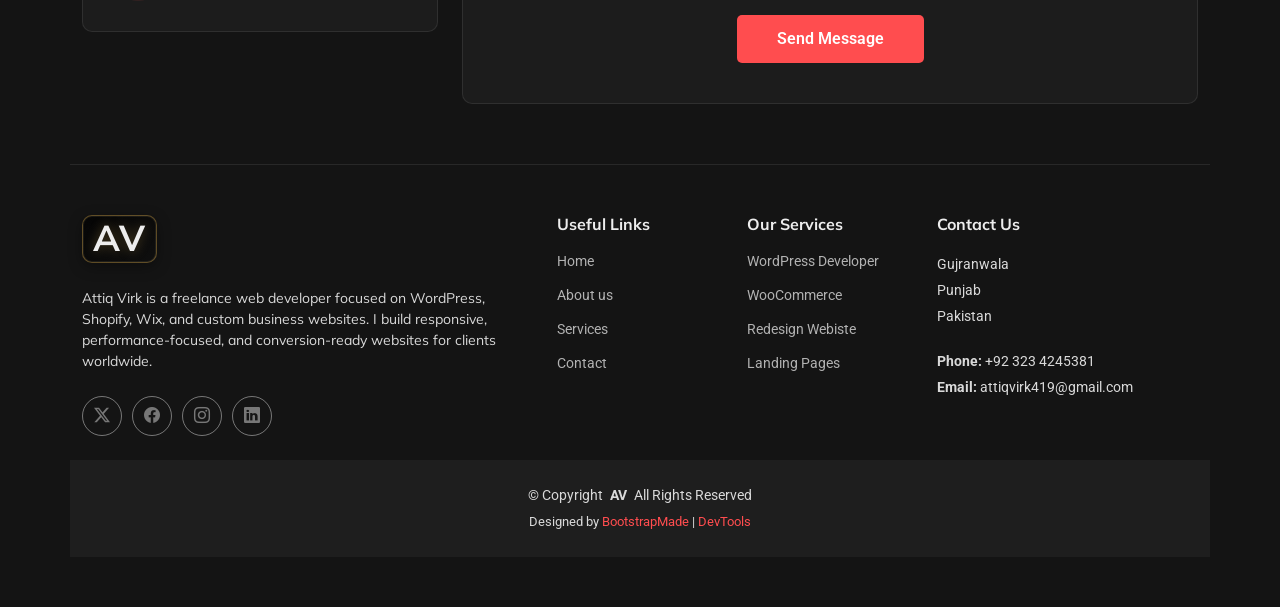
==== commit b50f2a45: "favicon done" ====
--- a/index.html
+++ b/index.html
@@ -9,8 +9,8 @@
   <meta name="keywords" content="">
 
   <!-- Favicons -->
-  <link href="assets/img/favicon.png" rel="icon">
-  <link href="assets/img/apple-touch-icon.png" rel="apple-touch-icon">
+  <link href="assets/img/favicon.webp?v=3" rel="icon">
+  <link href="assets/img/favicon.webp?v=3" rel="apple-touch-icon">
 
   <!-- Fonts -->
   <link href="https://fonts.googleapis.com" rel="preconnect">
@@ -43,7 +43,7 @@
 
       <a href="index.html" class="logo d-flex align-items-center me-auto">
         <!-- Uncomment the line below if you also wish to use an image logo -->
-        <!-- <img src="assets/img/logo.webp" alt=""> -->
+        <!-- <img src="assets/img/favicon.webp?v=3" alt=""> -->
         <h1 class="sitename brand-mark">AV</h1>
       </a>
 
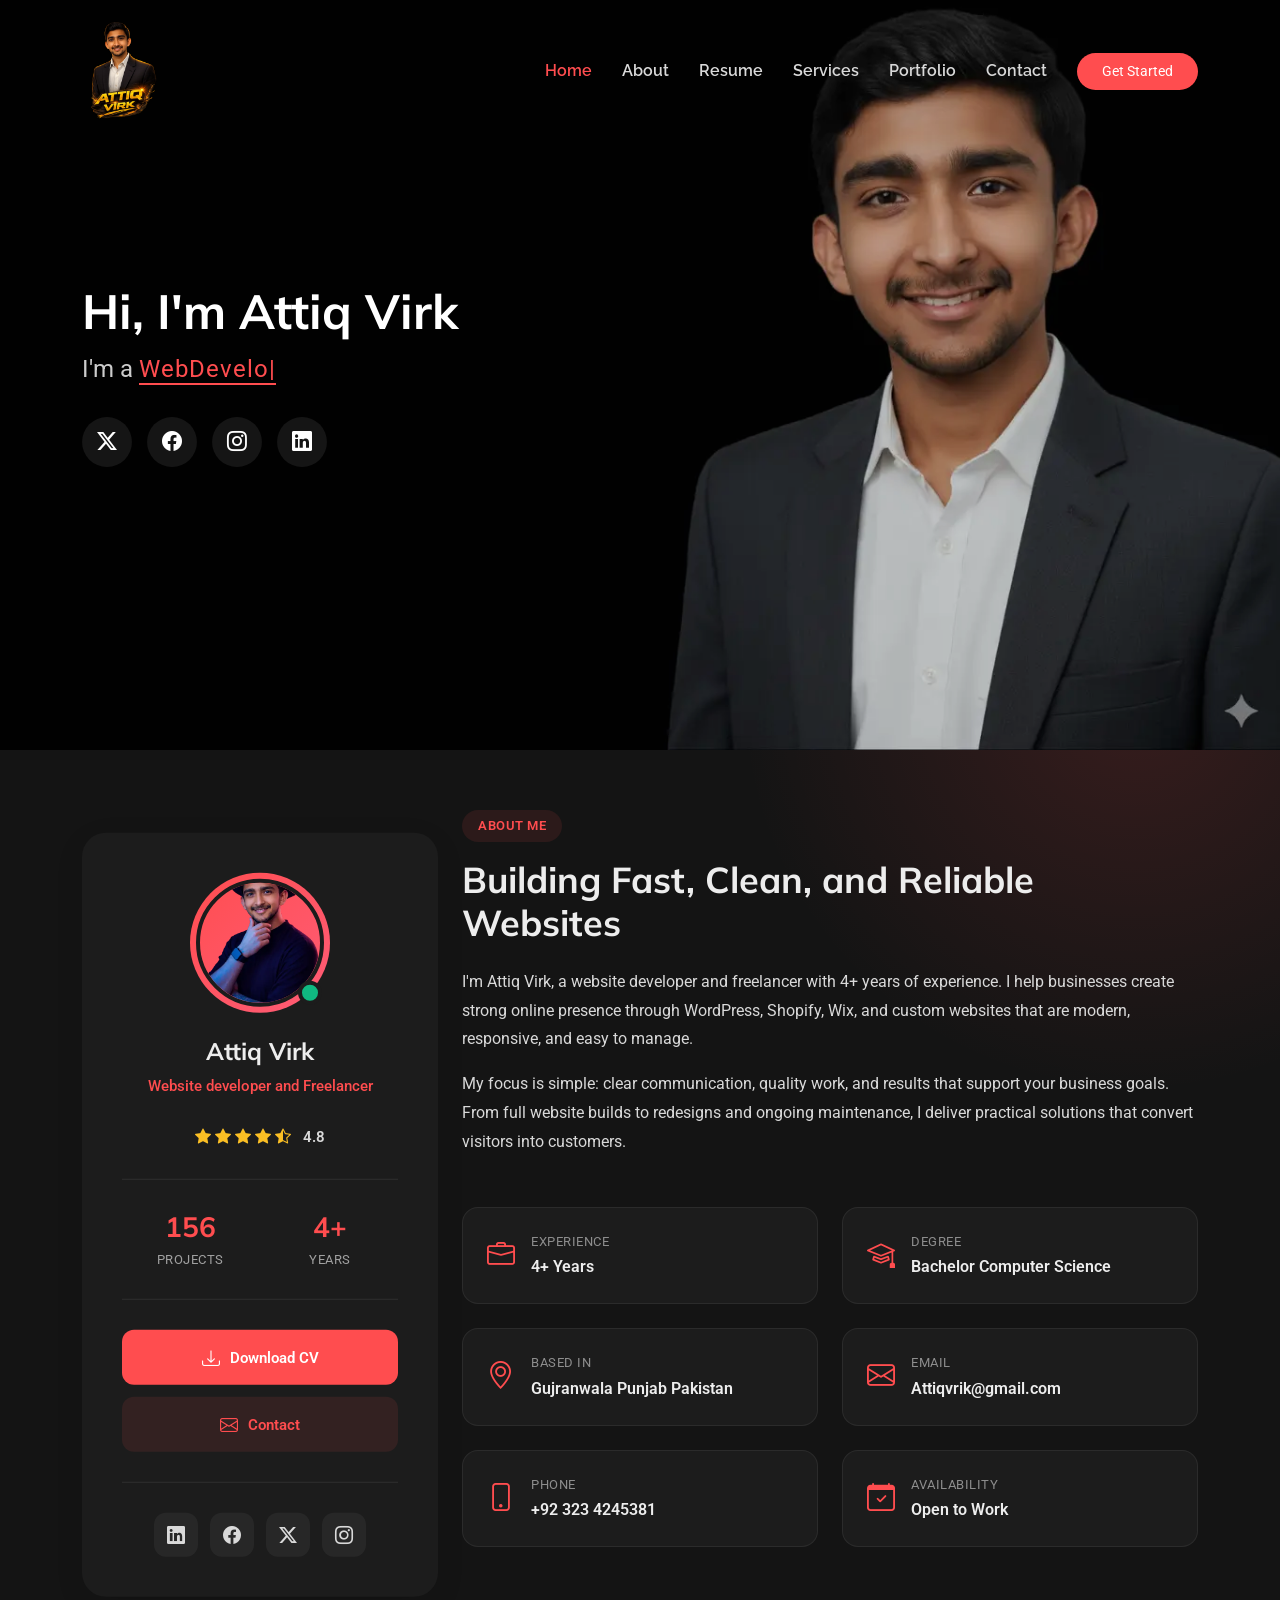
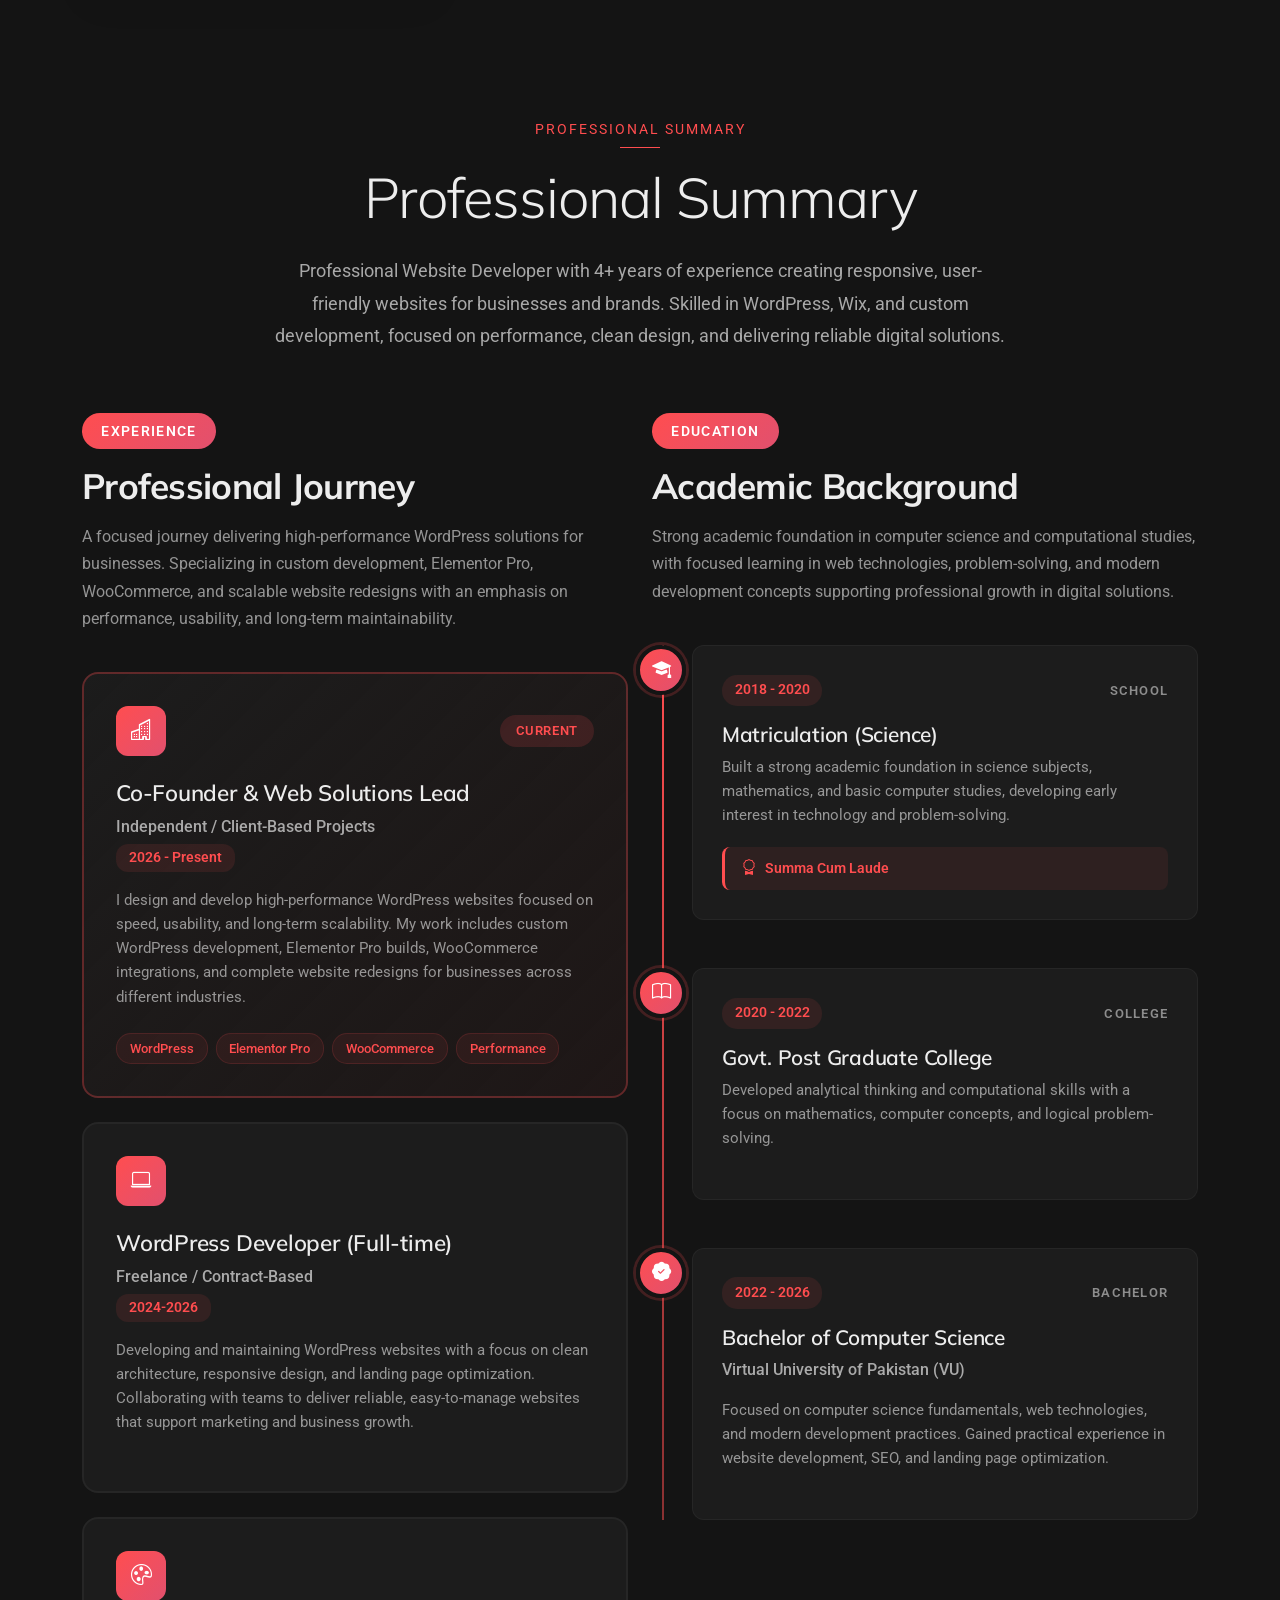
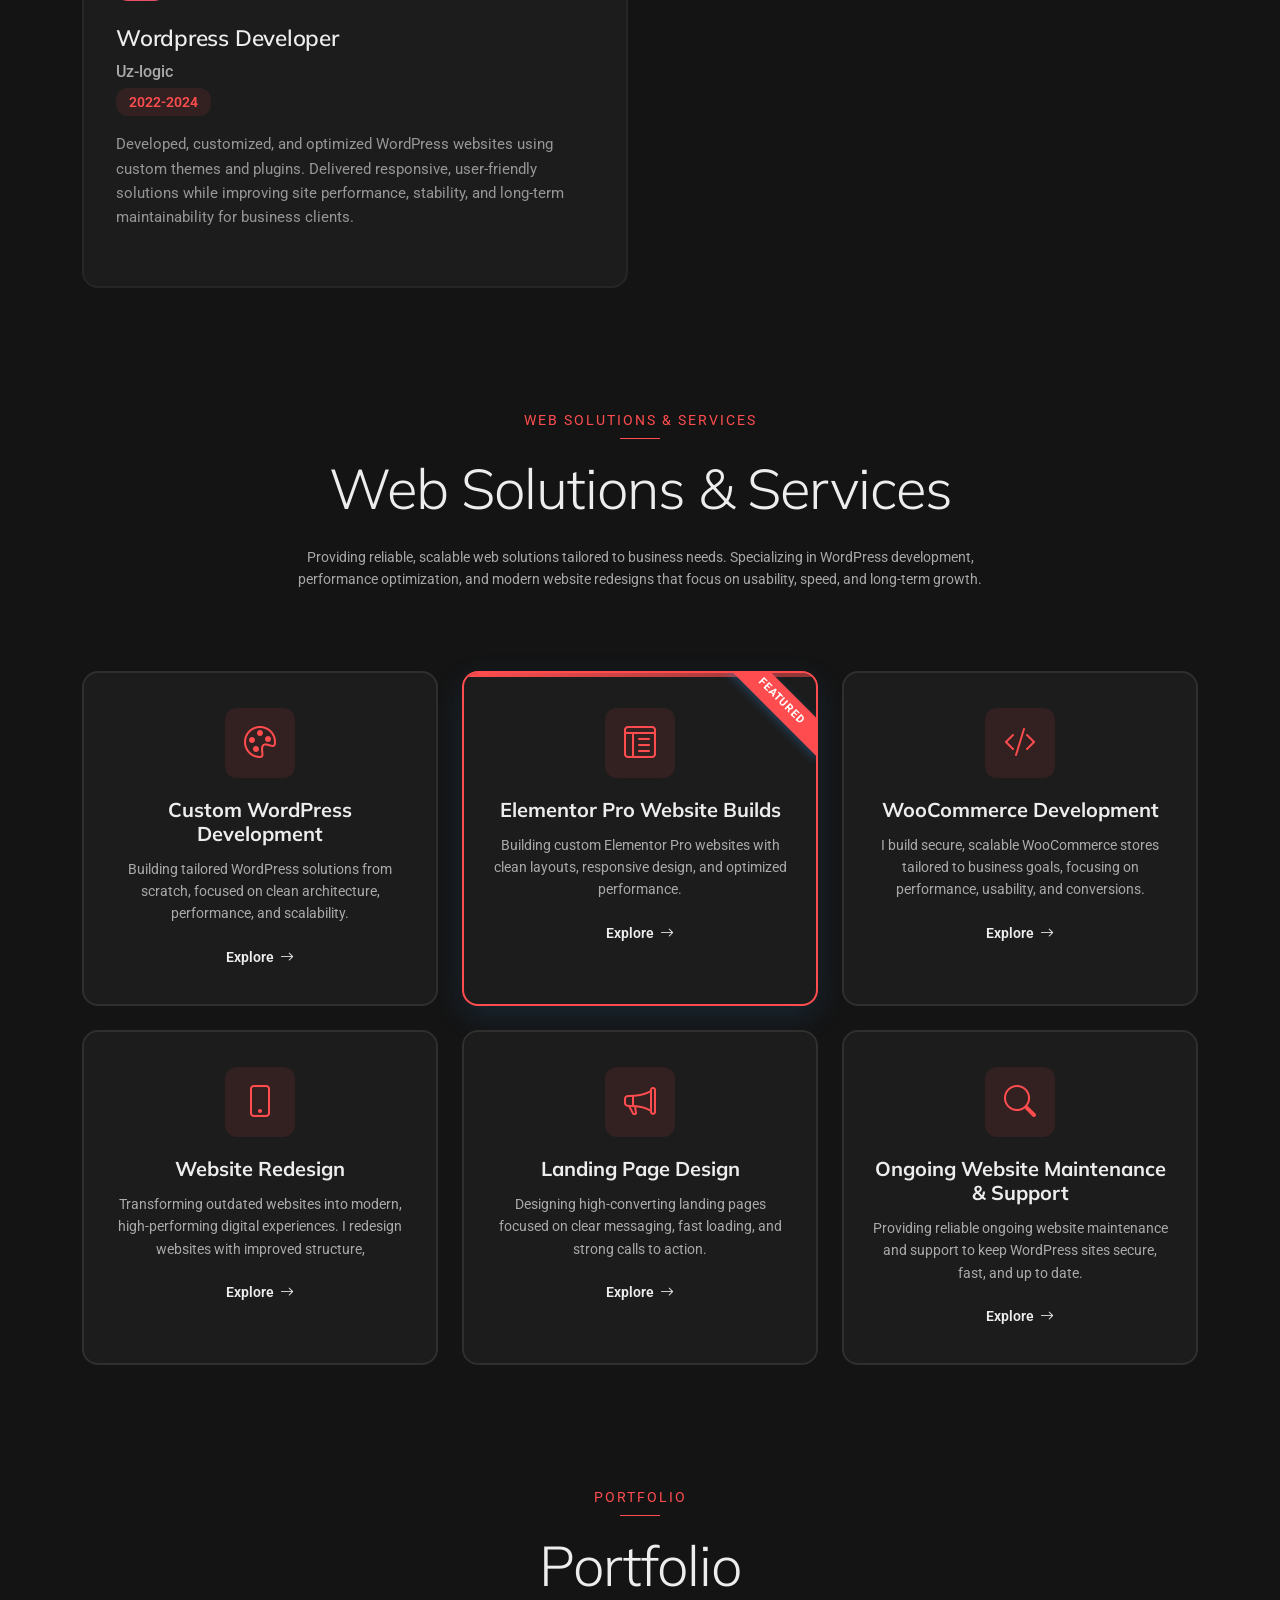
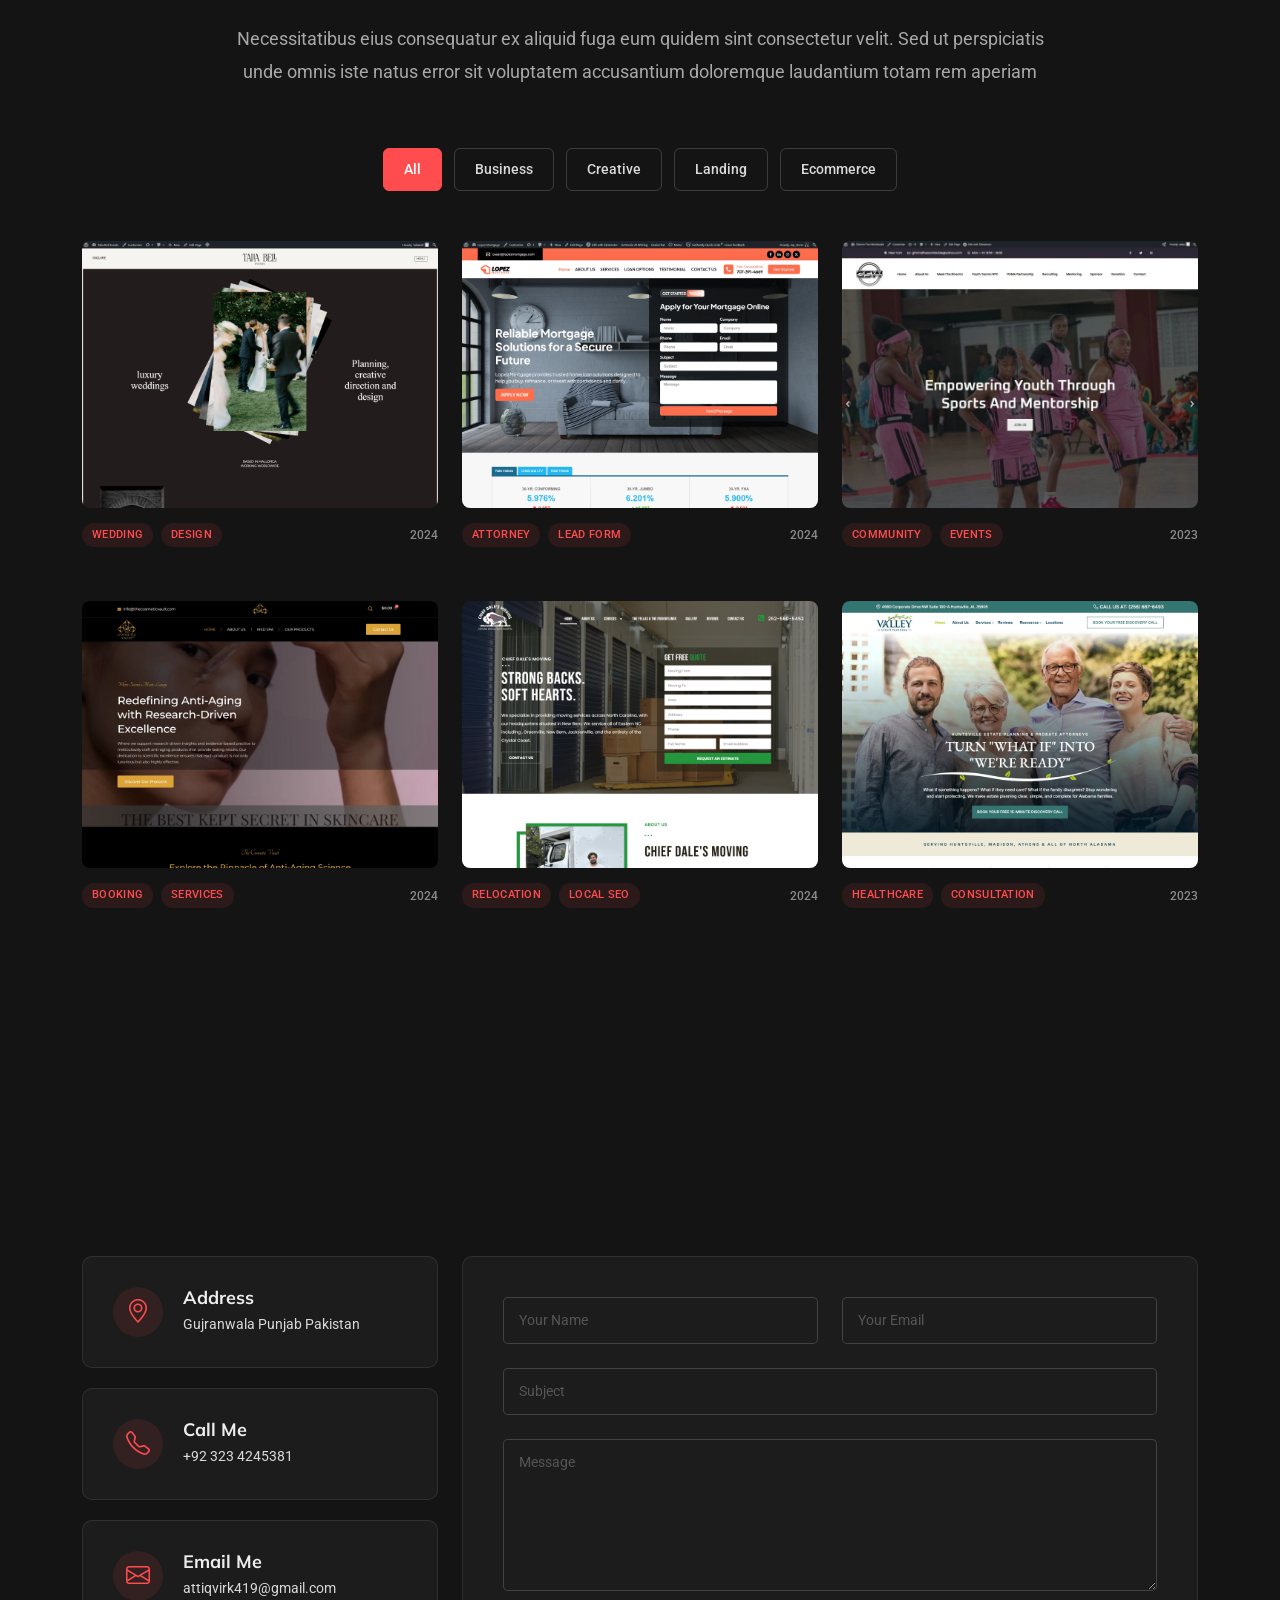
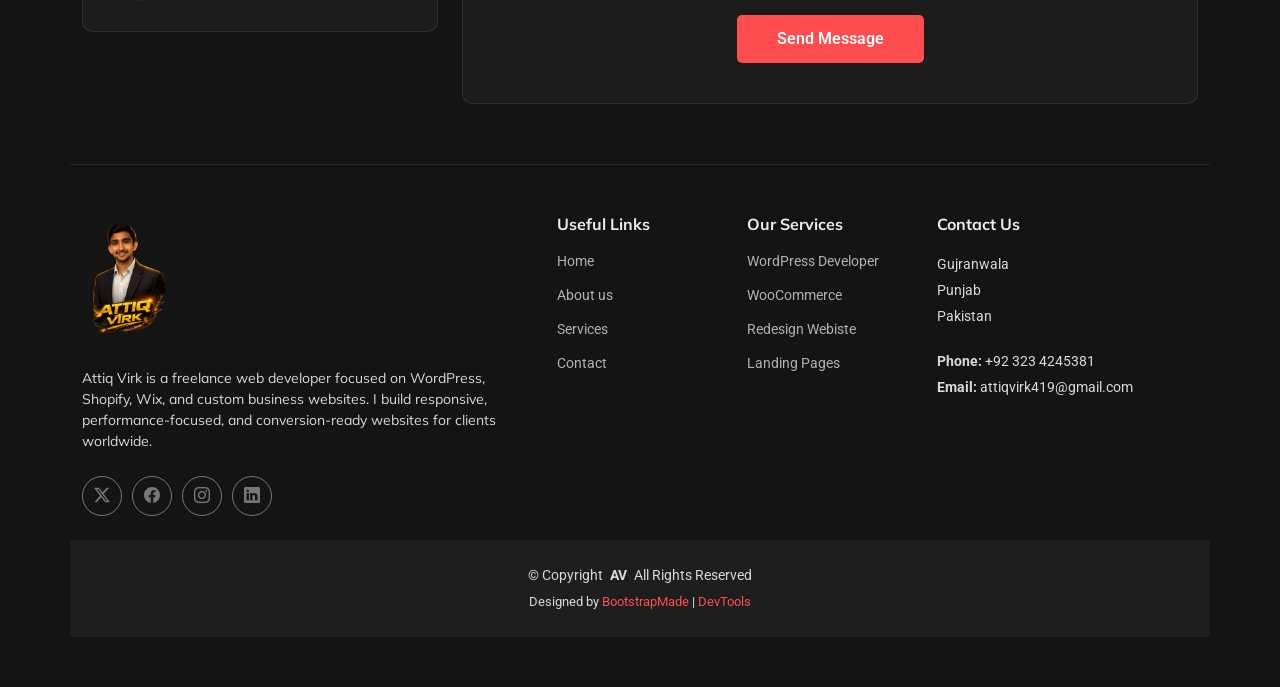
==== commit df78c7c6: "icon social icon done" ====
--- a/index.html
+++ b/index.html
@@ -42,9 +42,7 @@
     <div class="container-fluid container-xl position-relative d-flex align-items-center">
 
       <a href="index.html" class="logo d-flex align-items-center me-auto">
-        <!-- Uncomment the line below if you also wish to use an image logo -->
-        <!-- <img src="assets/img/favicon.webp?v=3" alt=""> -->
-        <h1 class="sitename brand-mark">AV</h1>
+        <img src="assets/img/logo.webp" class="site-logo site-logo-header" alt="Attiq Virk Logo">
       </a>
 
       <nav id="navmenu" class="navmenu">
@@ -77,10 +75,10 @@
             <h2>Hi, I'm Attiq Virk</h2>
             <p>I'm a <span class="typed" data-typed-items="WebDeveloper, Web Designer, Developer, Freelancer"></span><span class="typed-cursor" aria-hidden="true"></span></p>
             <div class="social-links">
-              <a href="https://x.com/Attiqfreelance"><i class="bi bi-twitter-x"></i></a>
-              <a href="https://www.facebook.com/profile.php?id=100081494061822"><i class="bi bi-facebook"></i></a>
-              <a href="https://www.instagram.com/attiqvirk419/"><i class="bi bi-instagram"></i></a>
-              <a href="https://www.linkedin.com/in/attiqvirk-wordpress-shopify-webdeveloper/"><i class="bi bi-linkedin"></i></a>
+              <a href="https://x.com/Attiqfreelance" target="_blank" rel="noopener noreferrer"><i class="bi bi-twitter-x"></i></a>
+              <a href="https://www.facebook.com/profile.php?id=100081494061822" target="_blank" rel="noopener noreferrer"><i class="bi bi-facebook"></i></a>
+              <a href="https://www.instagram.com/attiqvirk419/" target="_blank" rel="noopener noreferrer"><i class="bi bi-instagram"></i></a>
+              <a href="https://www.linkedin.com/in/attiqvirk-wordpress-shopify-webdeveloper/" target="_blank" rel="noopener noreferrer"><i class="bi bi-linkedin"></i></a>
             </div>
           </div>
         </div>
@@ -136,10 +134,10 @@
               </div>
 
               <div class="social-connect">
-                <a href="https://www.linkedin.com/in/attiqvirk-wordpress-shopify-webdeveloper/"><i class="bi bi-linkedin"></i></a>
-                <a href="https://www.facebook.com/profile.php?id=100081494061822"><i class="bi bi-facebook"></i></a>
-                <a href="https://x.com/Attiqfreelance"><i class="bi bi-twitter-x"></i></a>
-                <a href="https://www.instagram.com/attiqvirk419/"><i class="bi bi-instagram"></i></a>
+                <a href="https://www.linkedin.com/in/attiqvirk-wordpress-shopify-webdeveloper/" target="_blank" rel="noopener noreferrer"><i class="bi bi-linkedin"></i></a>
+                <a href="https://www.facebook.com/profile.php?id=100081494061822" target="_blank" rel="noopener noreferrer"><i class="bi bi-facebook"></i></a>
+                <a href="https://x.com/Attiqfreelance" target="_blank" rel="noopener noreferrer"><i class="bi bi-twitter-x"></i></a>
+                <a href="https://www.instagram.com/attiqvirk419/" target="_blank" rel="noopener noreferrer"><i class="bi bi-instagram"></i></a>
               </div>
             </div>
           </div>
@@ -840,14 +838,14 @@
       <div class="row gy-4">
         <div class="col-lg-5 col-md-12 footer-about">
           <a href="index.html" class="logo d-flex align-items-center">
-            <span class="sitename brand-mark">AV</span>
+            <img src="assets/img/logo.webp" class="site-logo site-logo-footer" alt="Attiq Virk Logo">
           </a>
           <p>Attiq Virk is a freelance web developer focused on WordPress, Shopify, Wix, and custom business websites. I build responsive, performance-focused, and conversion-ready websites for clients worldwide.</p>
           <div class="social-links d-flex mt-4">
-            <a href="https://x.com/Attiqfreelance"><i class="bi bi-twitter-x"></i></a>
-            <a href="https://www.facebook.com/profile.php?id=100081494061822"><i class="bi bi-facebook"></i></a>
-            <a href="https://www.instagram.com/attiqvirk419/"><i class="bi bi-instagram"></i></a>
-            <a href="https://www.linkedin.com/in/attiqvirk-wordpress-shopify-webdeveloper/"><i class="bi bi-linkedin"></i></a>
+            <a href="https://x.com/Attiqfreelance" target="_blank" rel="noopener noreferrer"><i class="bi bi-twitter-x"></i></a>
+            <a href="https://www.facebook.com/profile.php?id=100081494061822" target="_blank" rel="noopener noreferrer"><i class="bi bi-facebook"></i></a>
+            <a href="https://www.instagram.com/attiqvirk419/" target="_blank" rel="noopener noreferrer"><i class="bi bi-instagram"></i></a>
+            <a href="https://www.linkedin.com/in/attiqvirk-wordpress-shopify-webdeveloper/" target="_blank" rel="noopener noreferrer"><i class="bi bi-linkedin"></i></a>
           </div>
         </div>
 
@@ -896,10 +894,7 @@
 
   </footer>
 
-  <!-- Scroll Top -->
-  <a href="#" id="scroll-top" class="scroll-top d-flex align-items-center justify-content-center"><i class="bi bi-arrow-up-short"></i></a>
-
-  <!-- Preloader -->
+<!-- Preloader -->
   <div id="preloader"></div>
 
   <!-- Vendor JS Files -->
--- a/assets/css/main.css
+++ b/assets/css/main.css
@@ -636,38 +636,6 @@
   }
 }
 
-/*--------------------------------------------------------------
-# Scroll Top Button
---------------------------------------------------------------*/
-.scroll-top {
-  position: fixed;
-  visibility: hidden;
-  opacity: 0;
-  right: 15px;
-  bottom: 15px;
-  z-index: 99999;
-  background-color: var(--accent-color);
-  width: 40px;
-  height: 40px;
-  border-radius: 4px;
-  transition: all 0.4s;
-}
-
-.scroll-top i {
-  font-size: 24px;
-  color: var(--contrast-color);
-  line-height: 0;
-}
-
-.scroll-top:hover {
-  background-color: color-mix(in srgb, var(--accent-color), transparent 20%);
-  color: var(--contrast-color);
-}
-
-.scroll-top.active {
-  visibility: visible;
-  opacity: 1;
-}
 
 /*--------------------------------------------------------------
 # Disable aos animation delay on mobile devices
@@ -860,7 +828,7 @@
   align-items: center;
   justify-content: center;
   width: 50px;
-  height: 50px;
+  height:  50px;
   border-radius: 50%;
   background: color-mix(in srgb, var(--default-color), transparent 92%);
   color: var(--default-color);
@@ -1072,7 +1040,7 @@
 
 .about .profile-card .social-connect a {
   width: 44px;
-  height: 44px;
+  height:  44px;
   display: flex;
   align-items: center;
   justify-content: center;
@@ -1406,7 +1374,7 @@
 
 .resume .experience-section .experience-cards .exp-card .card-header .company-logo {
   width: 50px;
-  height: 50px;
+  height:  50px;
   background: linear-gradient(135deg, var(--accent-color), color-mix(in srgb, var(--accent-color), #6c5ce7 20%));
   border-radius: 12px;
   display: flex;
@@ -1508,7 +1476,7 @@
   left: -3.5rem;
   top: 0;
   width: 50px;
-  height: 50px;
+  height:  50px;
   background: linear-gradient(135deg, var(--accent-color), color-mix(in srgb, var(--accent-color), #6c5ce7 20%));
   border-radius: 50%;
   display: flex;
@@ -2206,7 +2174,7 @@
 
 .contact .info-item .icon-wrapper {
   width: 50px;
-  height: 50px;
+  height:  50px;
   background: color-mix(in srgb, var(--accent-color), transparent 90%);
   border-radius: 50%;
   display: flex;
@@ -4021,7 +3989,7 @@
 
   .privacy .policy-section .section-number {
     width: 50px;
-    height: 50px;
+    height:  50px;
     font-size: 1.3rem;
   }
 
@@ -4031,7 +3999,7 @@
 
   .privacy .info-card .card-icon {
     width: 50px;
-    height: 50px;
+    height:  50px;
     font-size: 1.5rem;
   }
 
@@ -4264,3 +4232,63 @@
 .starter-section {
   /* Add your styles here */
 }
+
+/* Custom logo sizing */
+.header .logo .site-logo-header {
+  height: 112px;
+  width: auto;
+  max-width: 210px;
+  max-height: none;
+  object-fit: contain;
+  margin-right: 0;
+}
+
+.footer .footer-about .logo .site-logo-footer {
+  height: 128px;
+  width: auto;
+  max-width: 240px;
+  max-height: none;
+  object-fit: contain;
+  margin-right: 0;
+}
+
+@media (max-width: 1200px) {
+  .header .logo .site-logo-header {
+    height: 92px;
+    max-width: 176px;
+  }
+}
+
+@media (max-width: 575px) {
+  .header .logo .site-logo-header {
+    height: 68px;
+    max-width: 130px;
+  }
+
+  .footer .footer-about .logo .site-logo-footer {
+    height:  50px;
+    max-width: 180px;
+  }
+}
+
+
+/* Smaller logo on sticky header */
+.scrolled .header .site-logo-header {
+  height: 72px;
+  max-width: 132px;
+}
+
+@media (max-width: 1200px) {
+  .scrolled .header .site-logo-header {
+    height: 58px;
+    max-width: 110px;
+  }
+}
+
+@media (max-width: 575px) {
+  .scrolled .header .site-logo-header {
+    height: 48px;
+    max-width: 92px;
+  }
+}
+
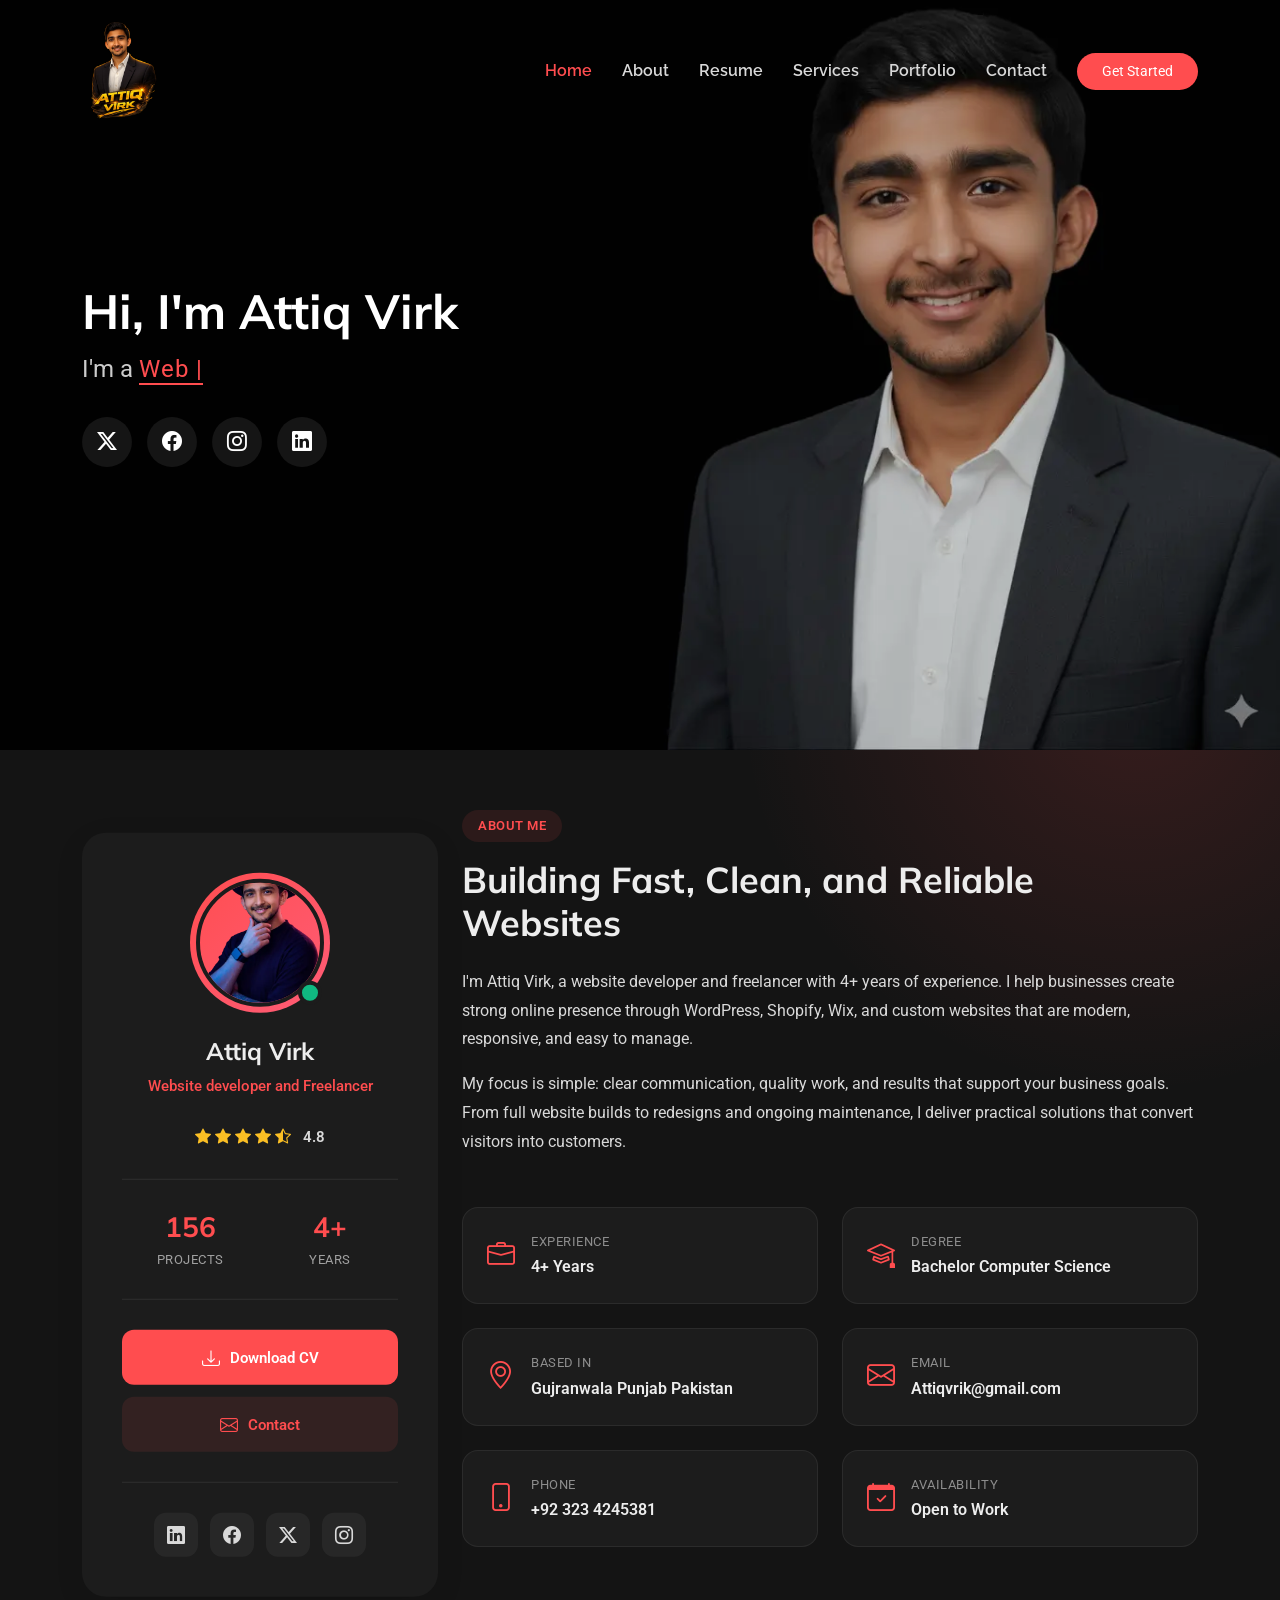
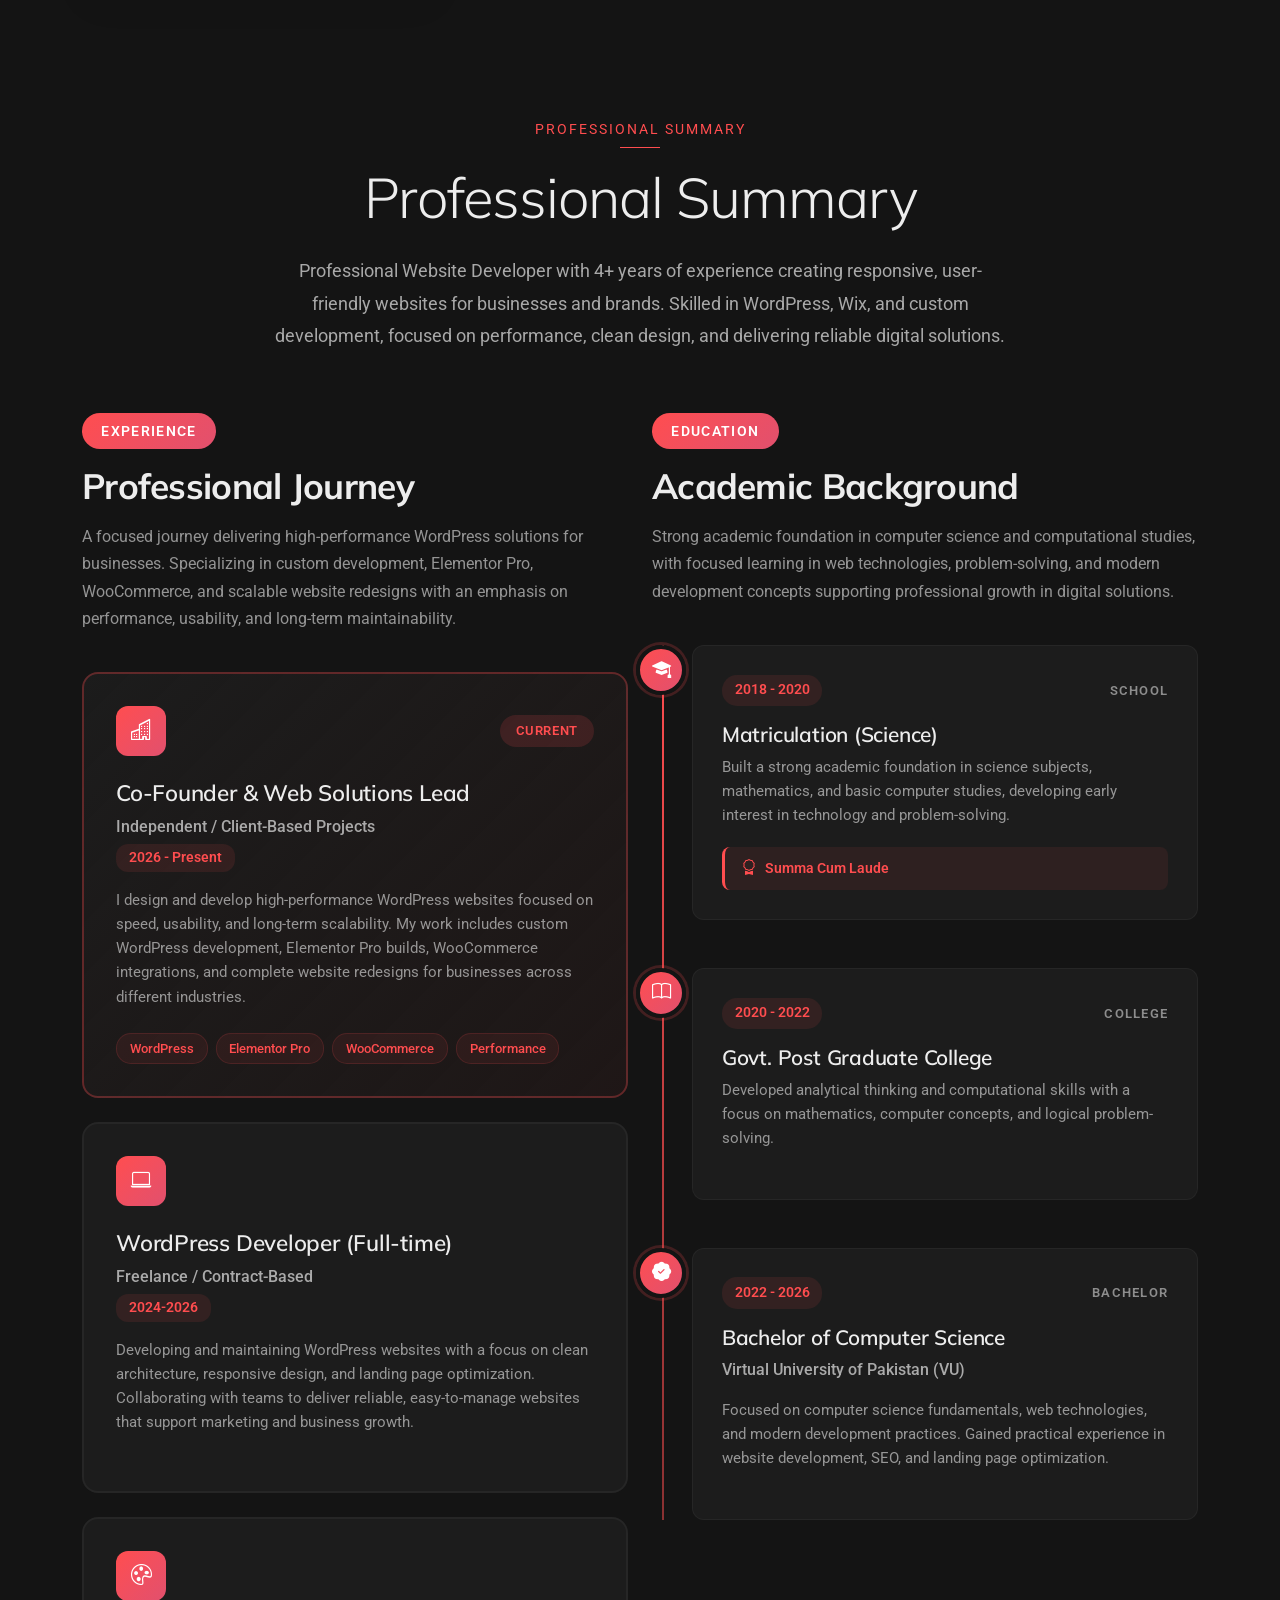
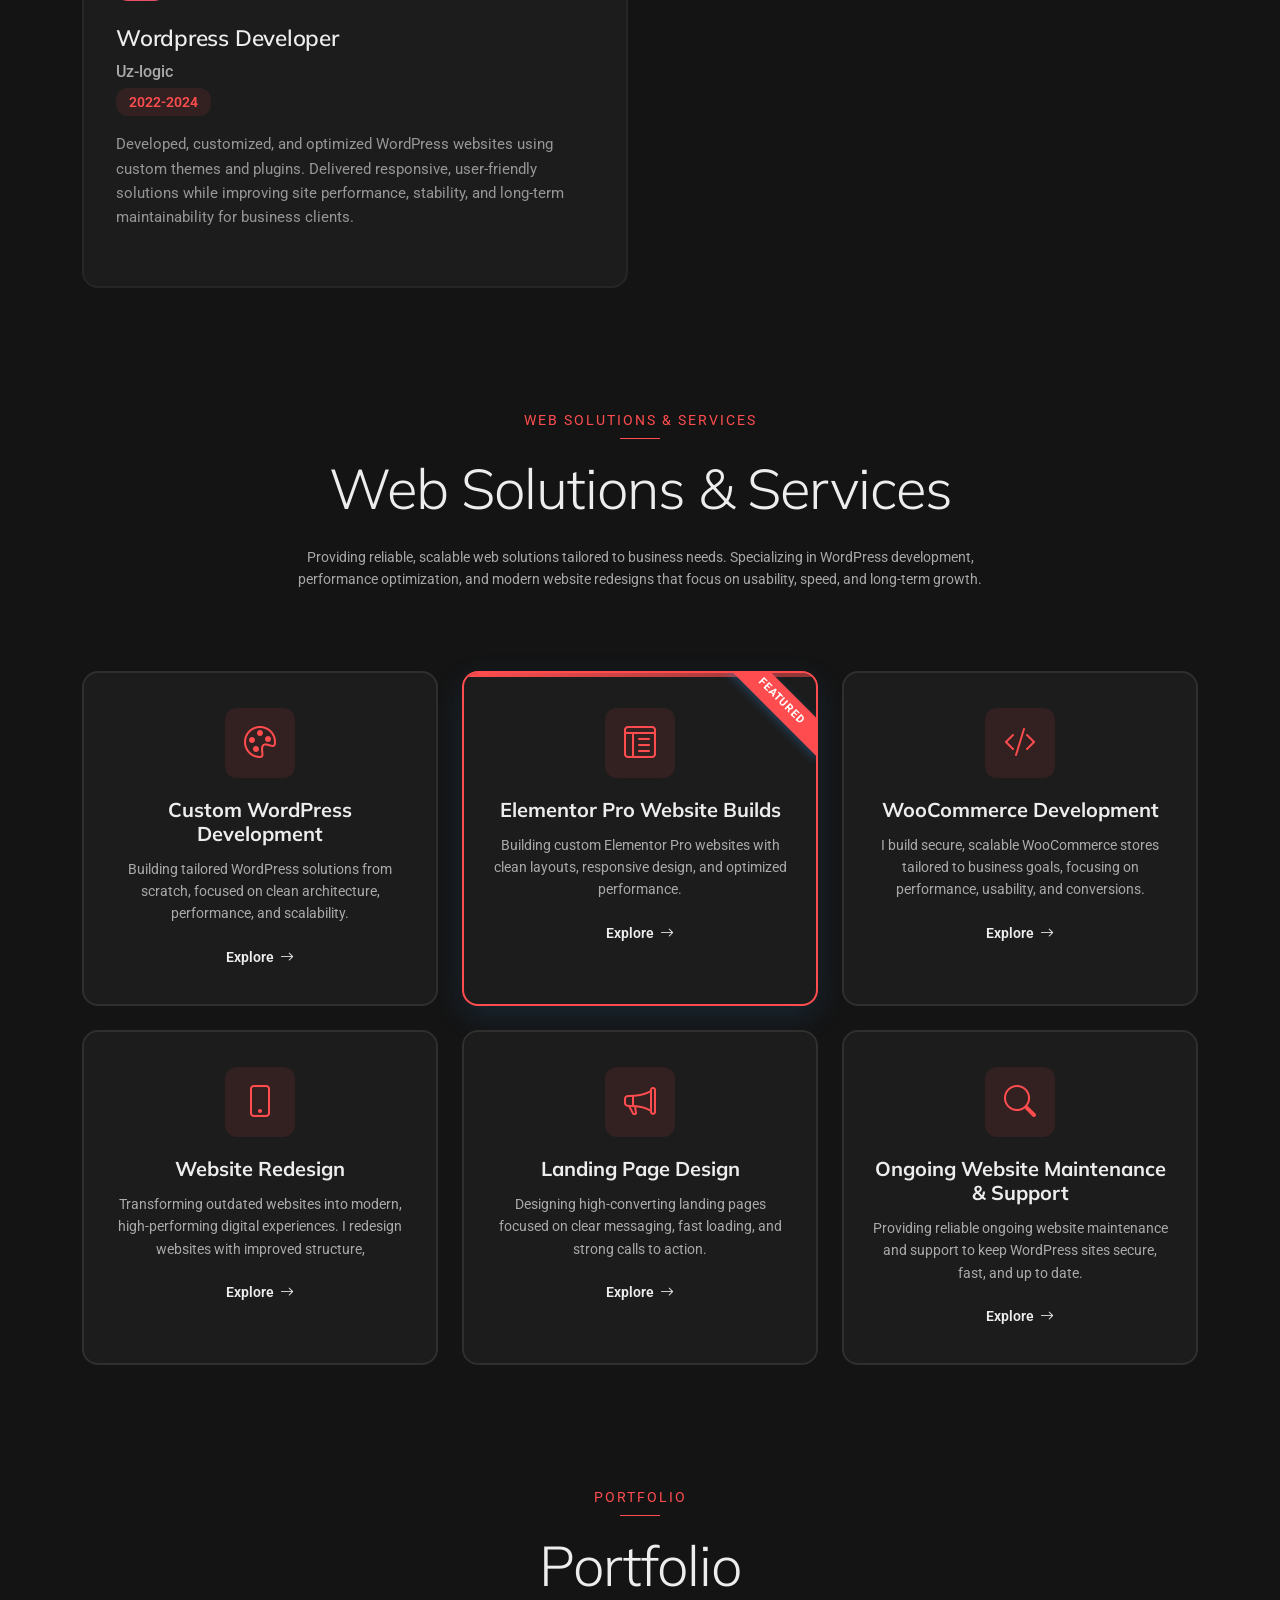
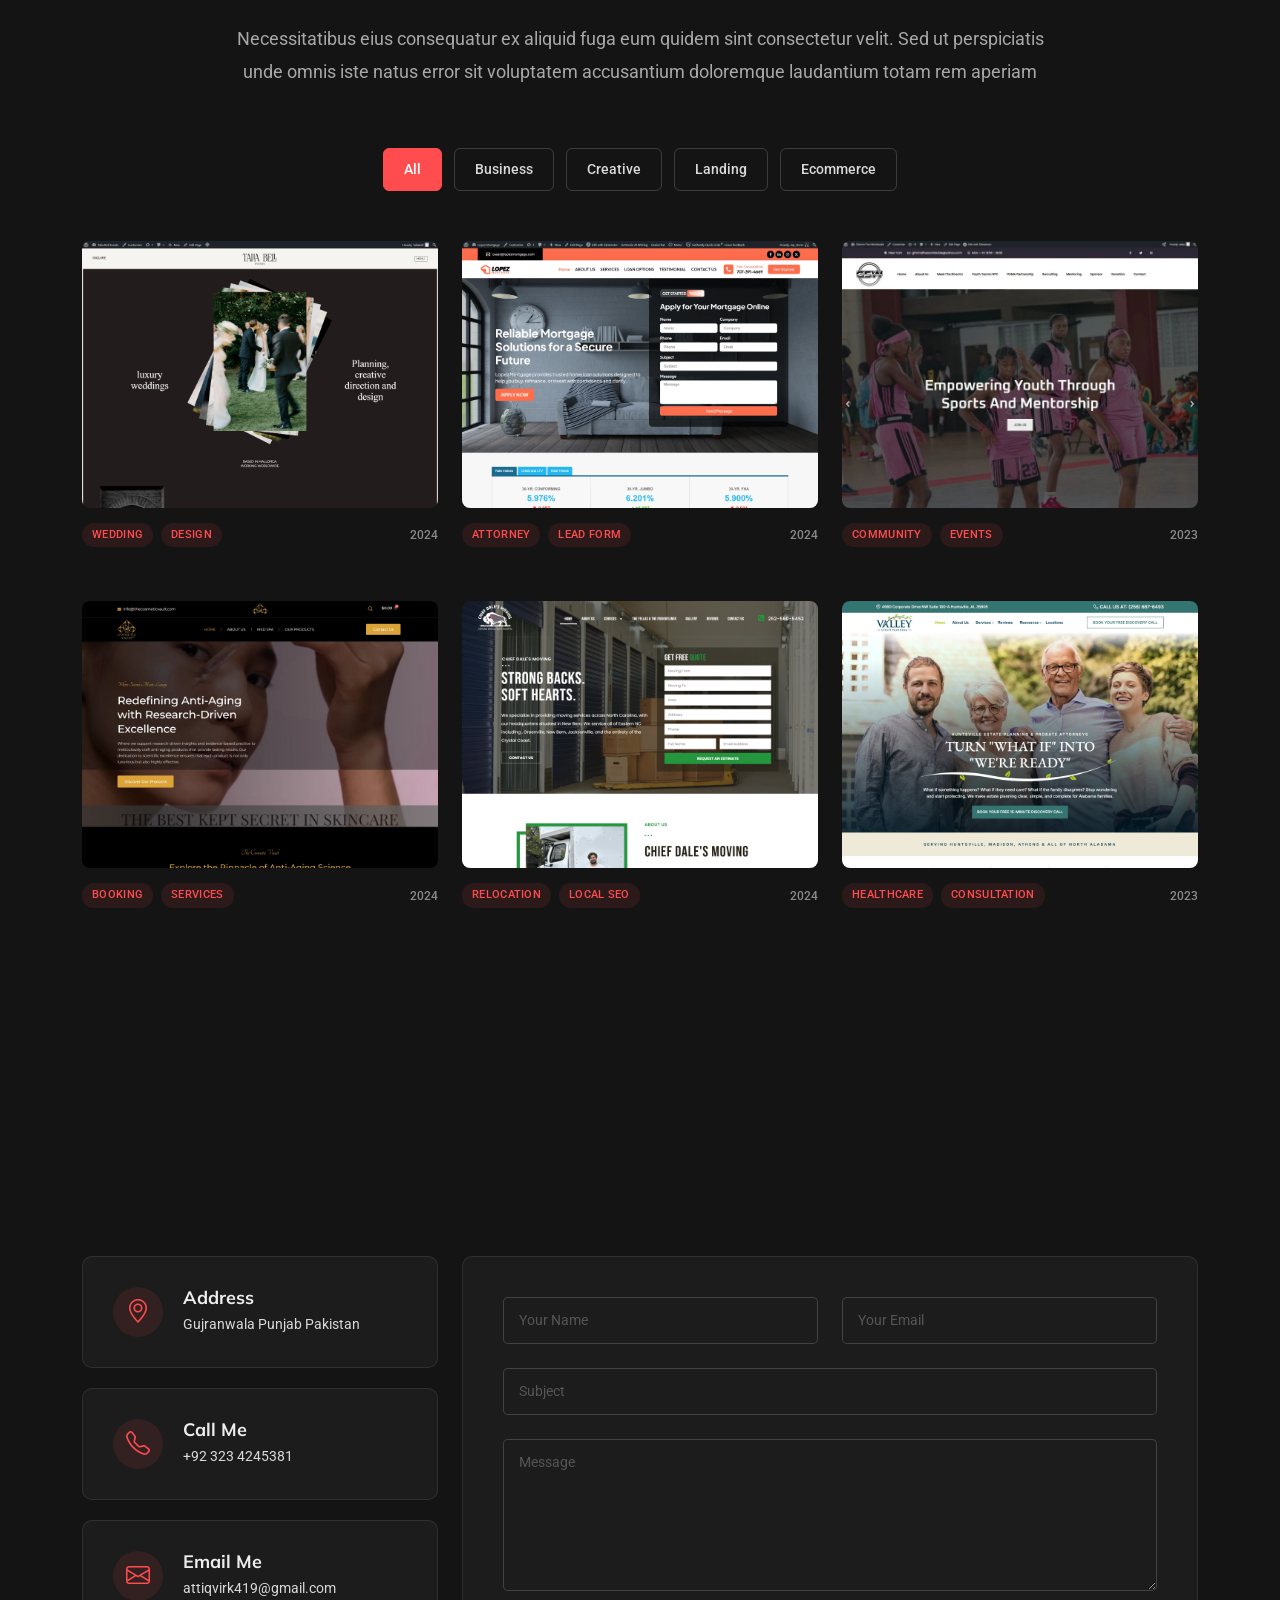
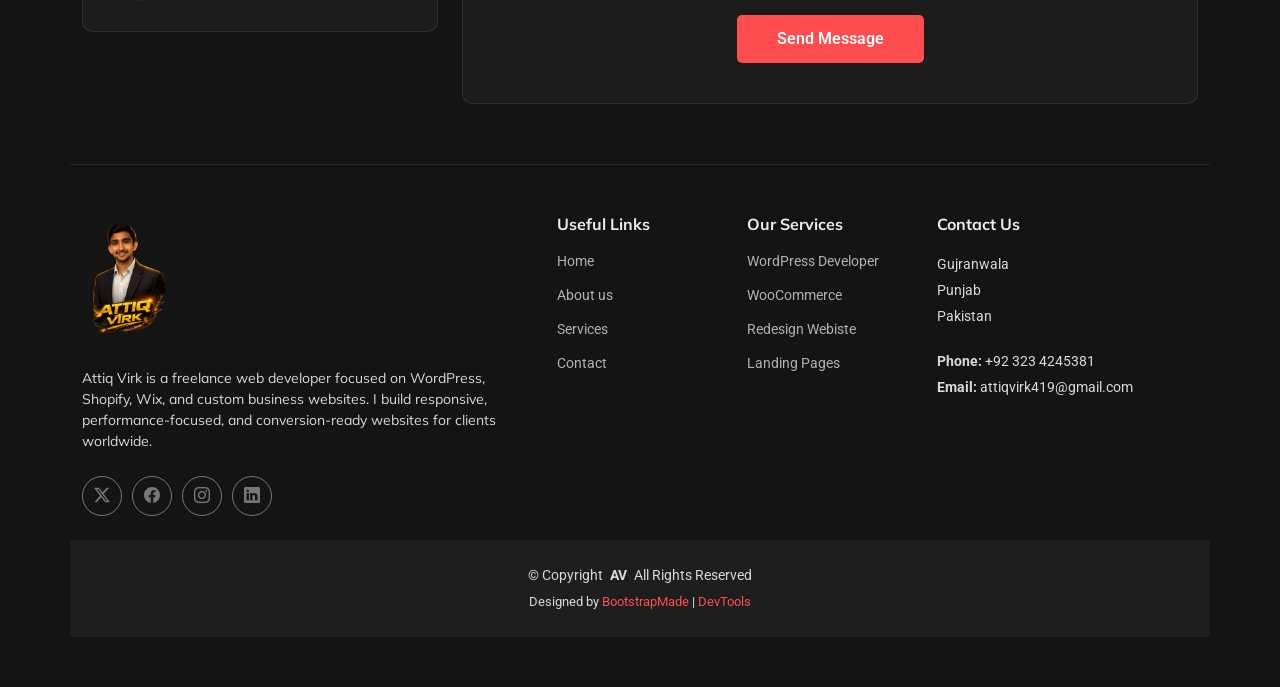
==== commit e0dcb868: "all done all done payding" ====
--- a/index.html
+++ b/index.html
@@ -794,10 +794,11 @@
           </div>
 
           <div class="col-lg-8">
-            <form action="https://formsubmit.co/attiqvirk419@gmail.com" method="post" class="php-email-form">
+            <form action="https://formspree.io/f/YOUR_FORM_ID" method="post" class="php-email-form">
               <input type="hidden" name="_subject" value="New portfolio contact message">
-              <input type="hidden" name="_captcha" value="false">
-              <input type="hidden" name="_template" value="table">
+              <input type="hidden" name="_next" value="index.html#contact">
+              
+              
               <div class="row gy-4">
 
                 <div class="col-md-6">
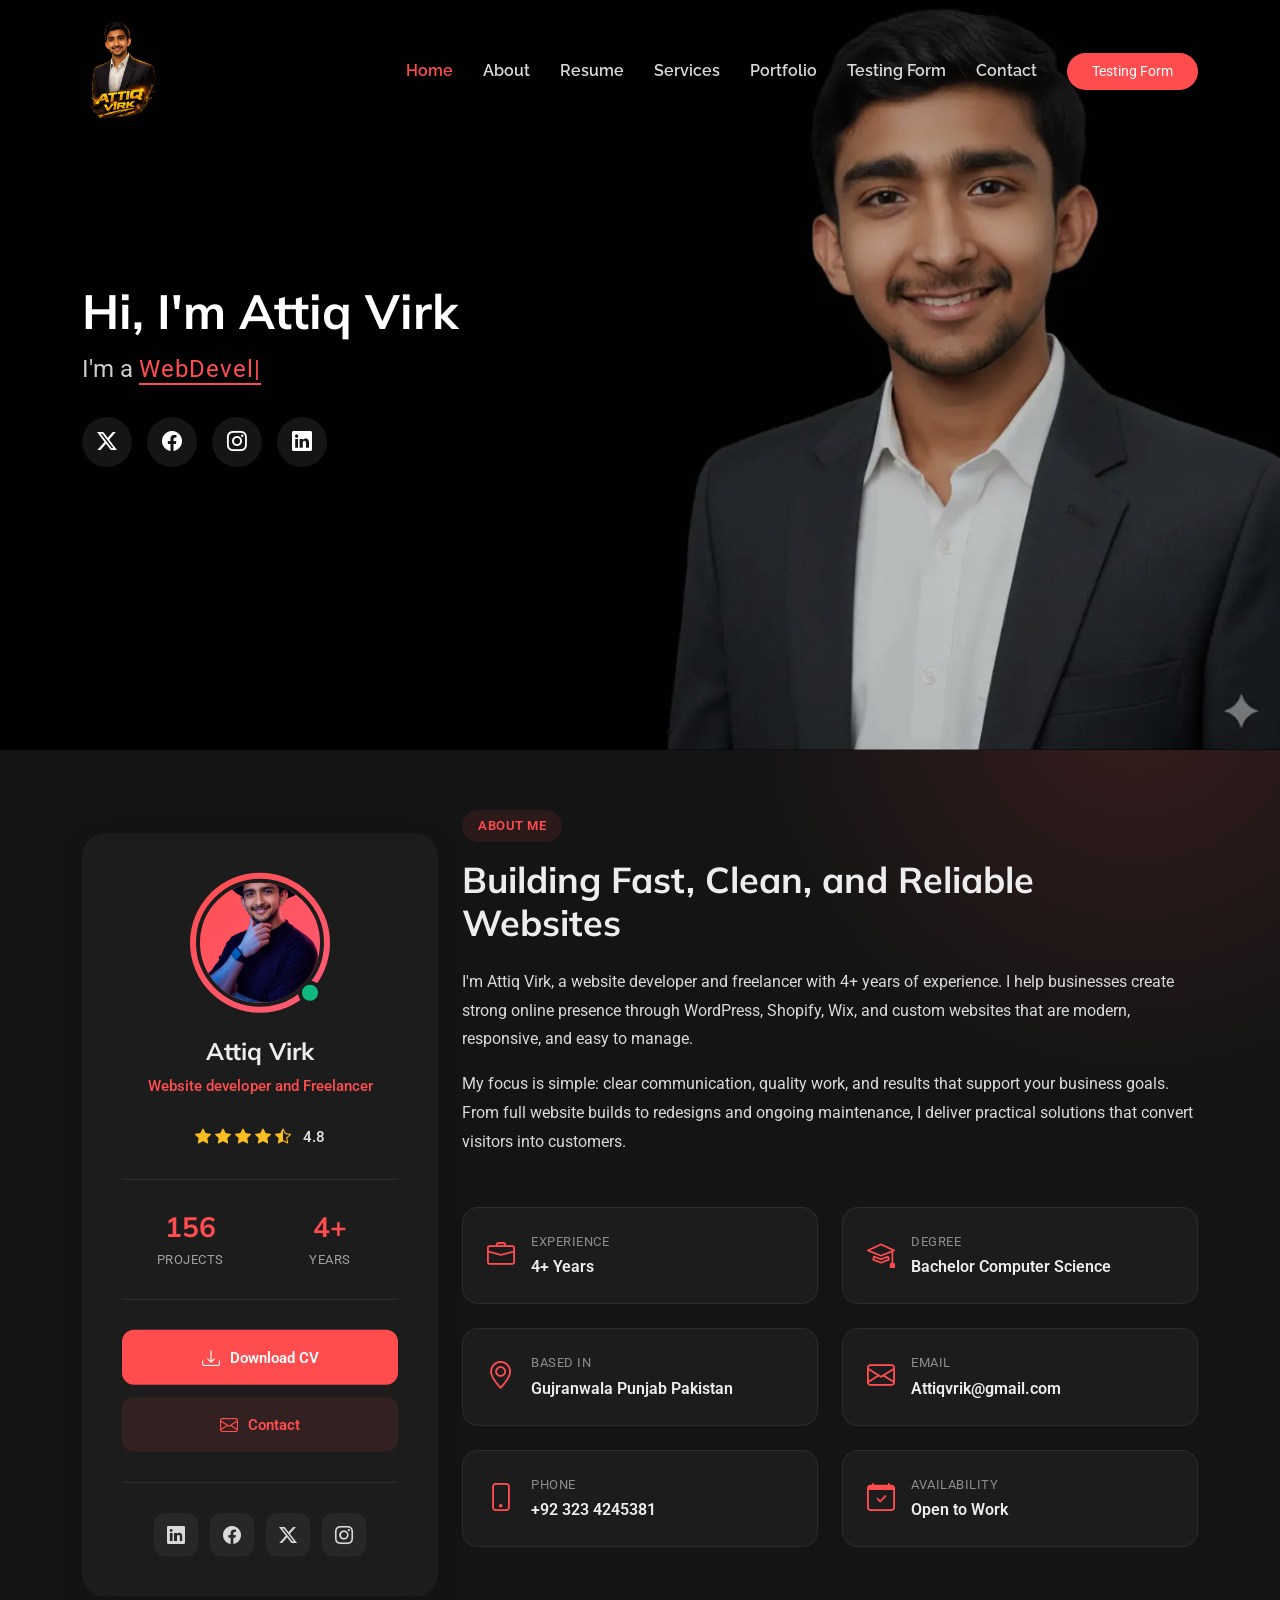
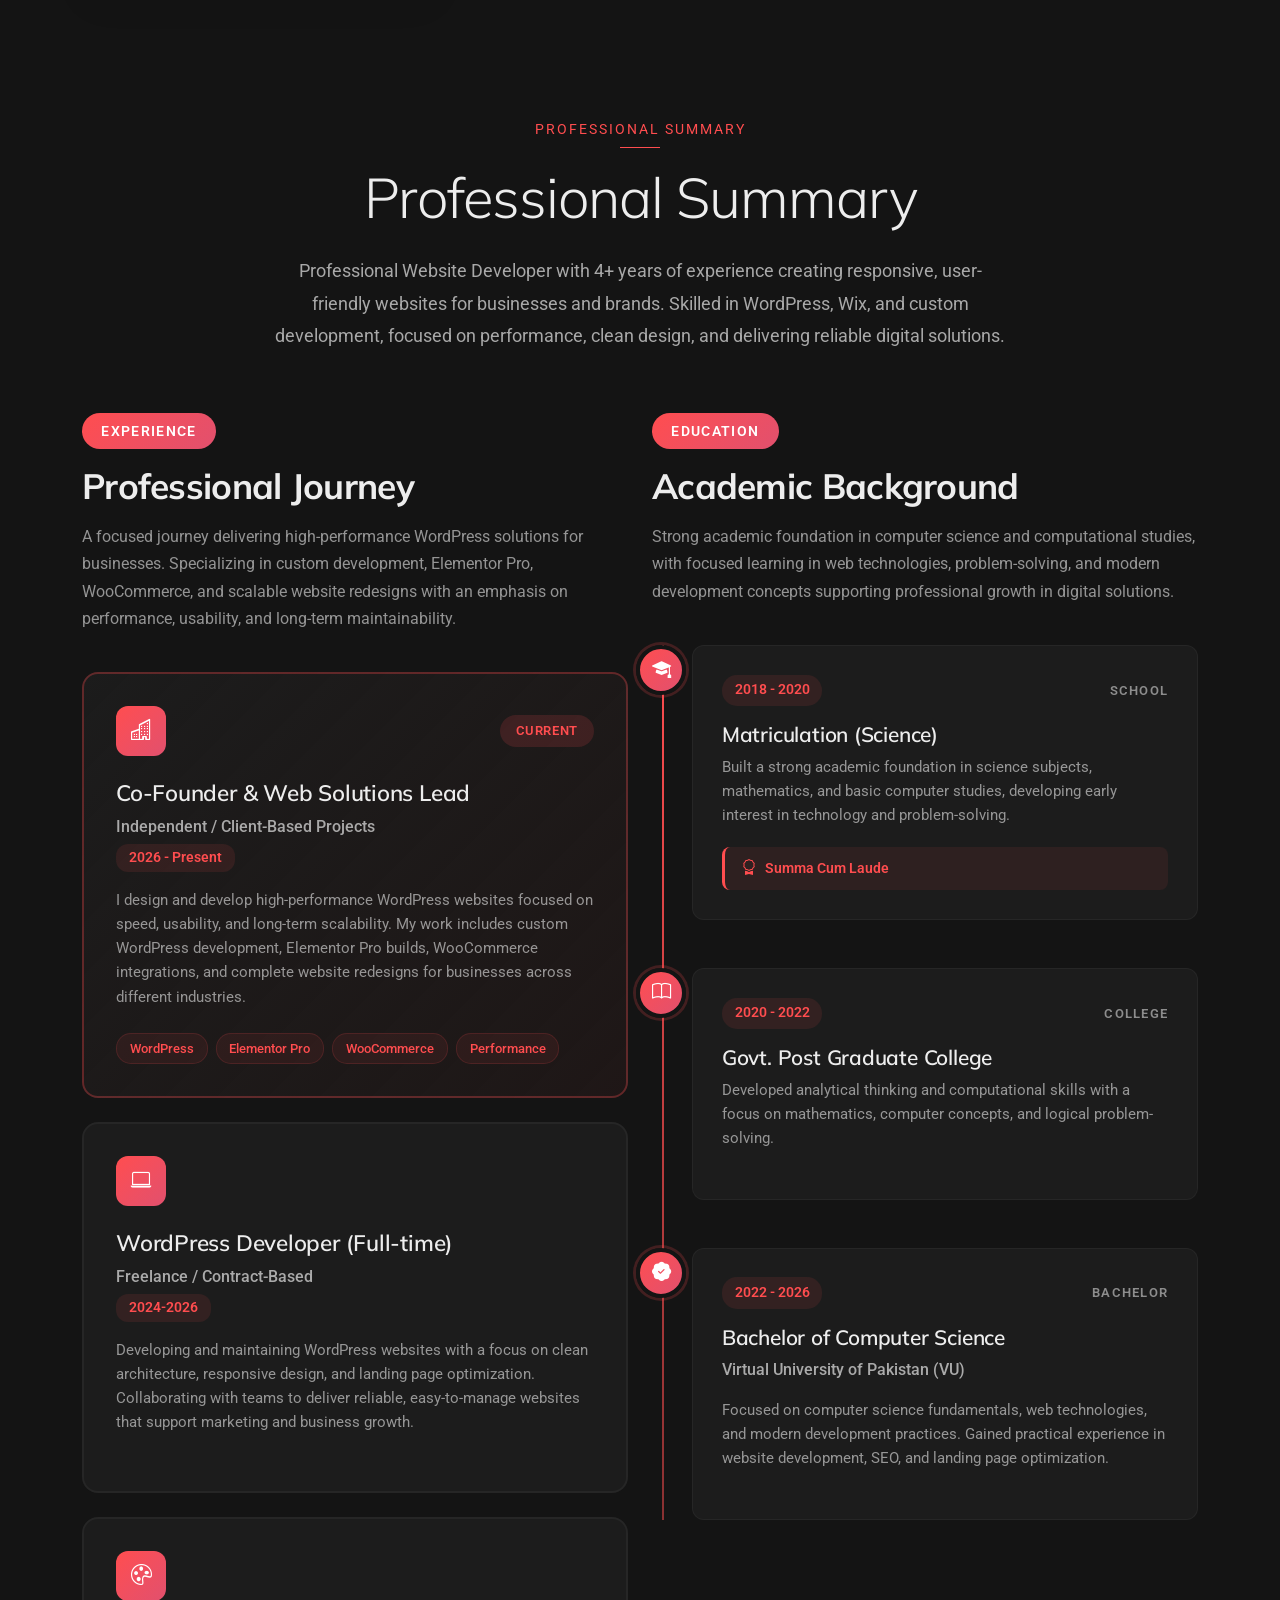
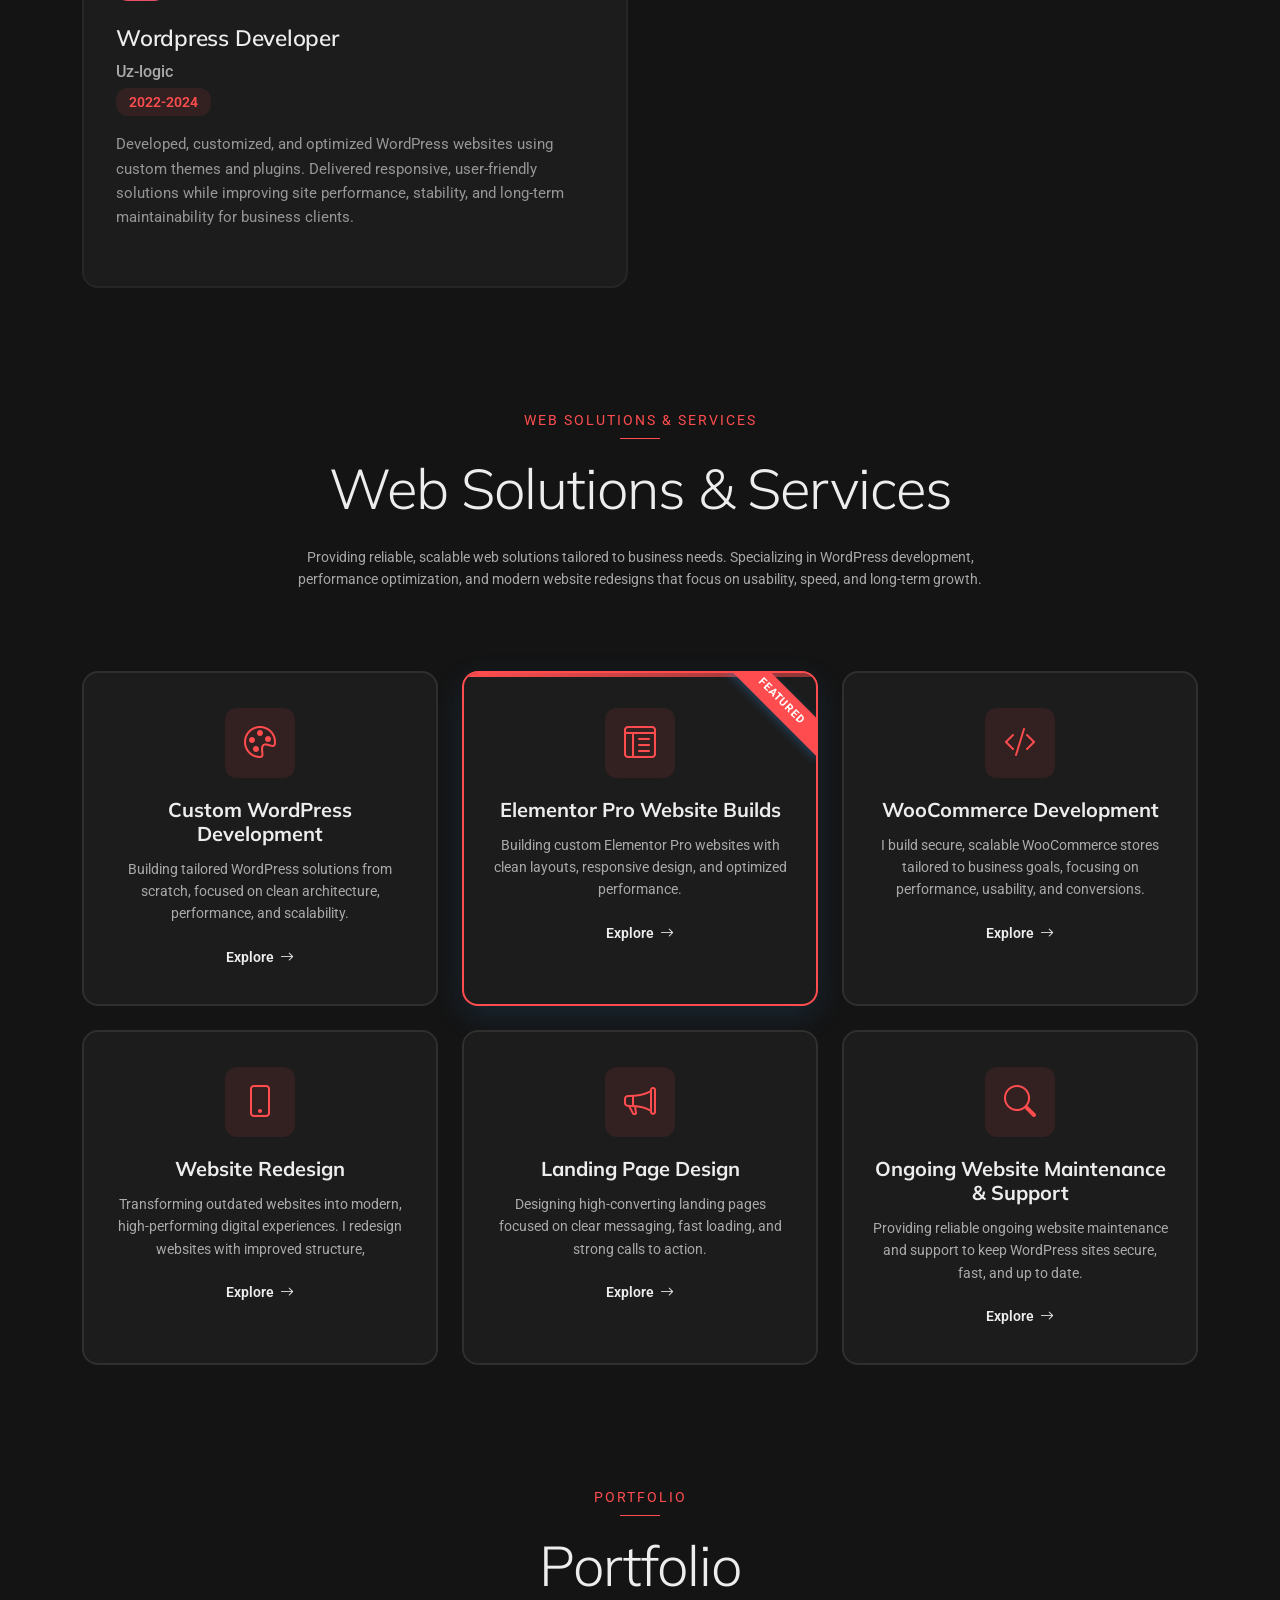
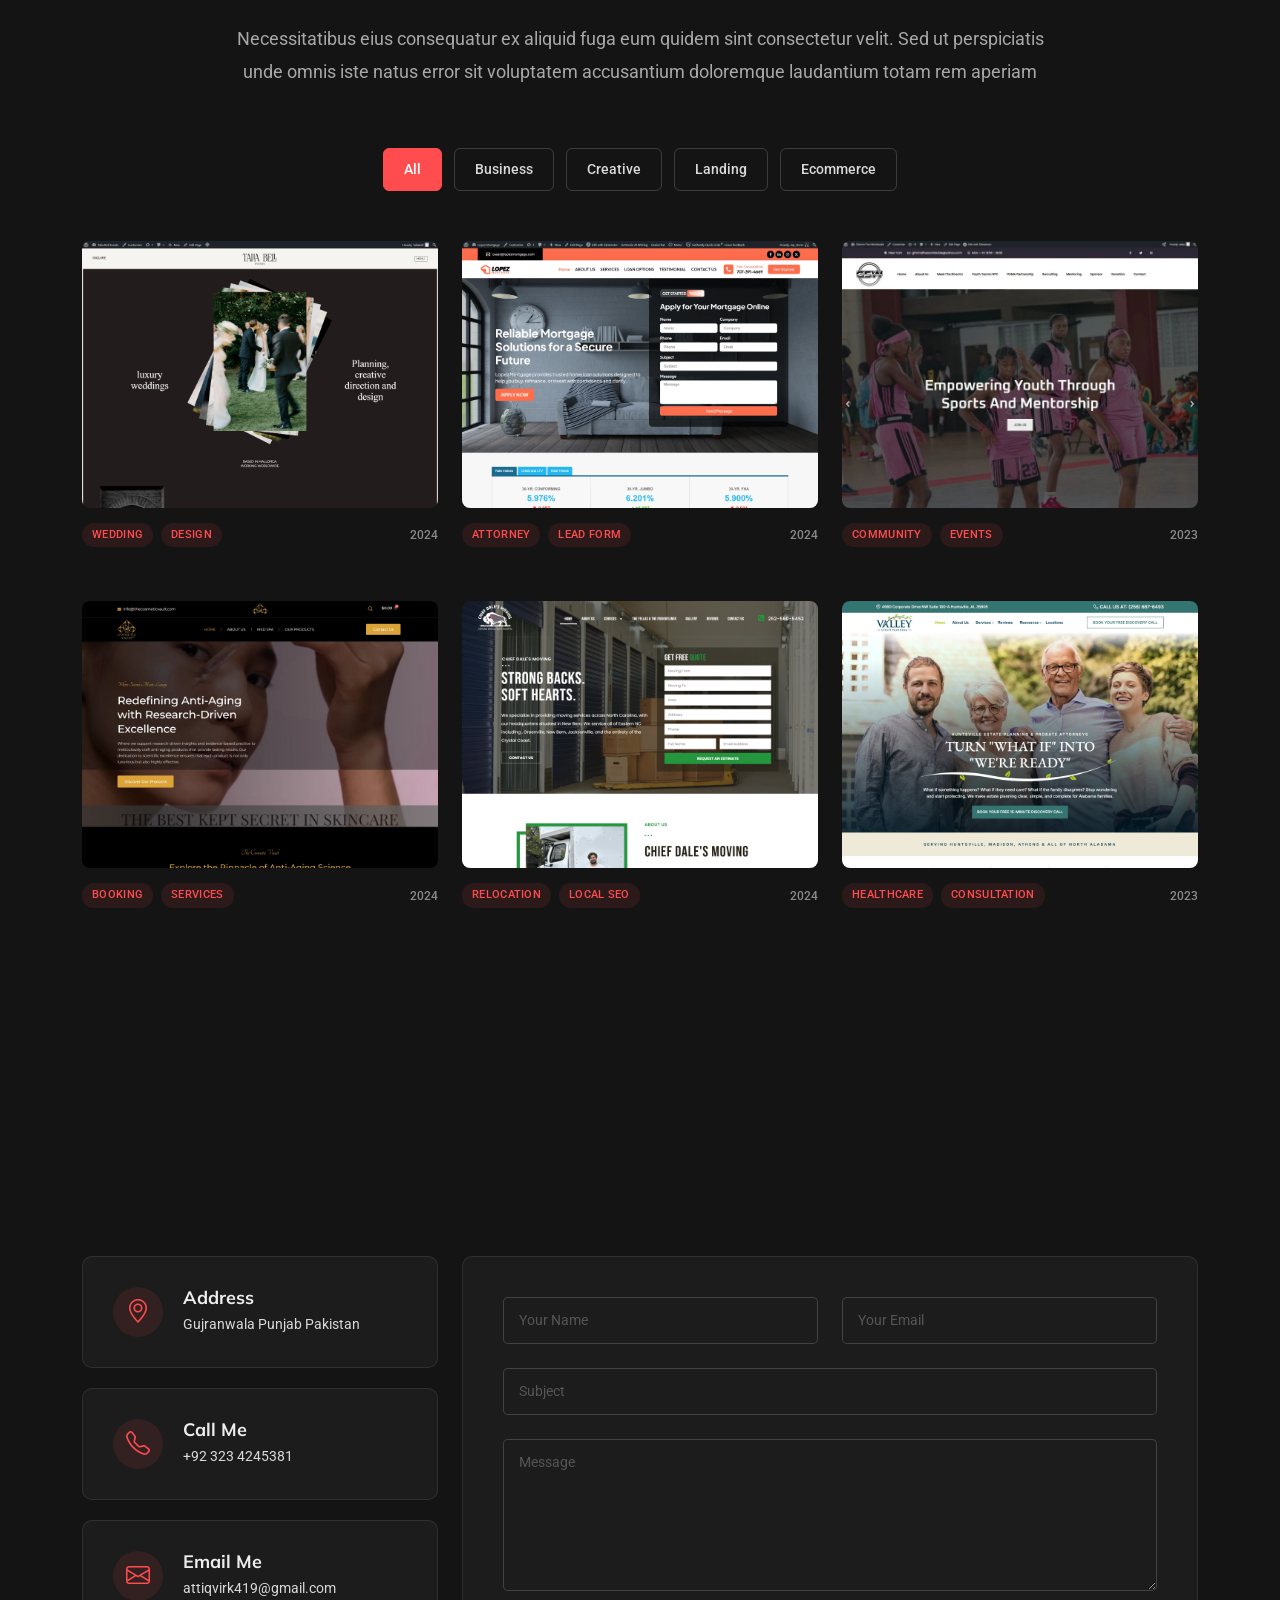
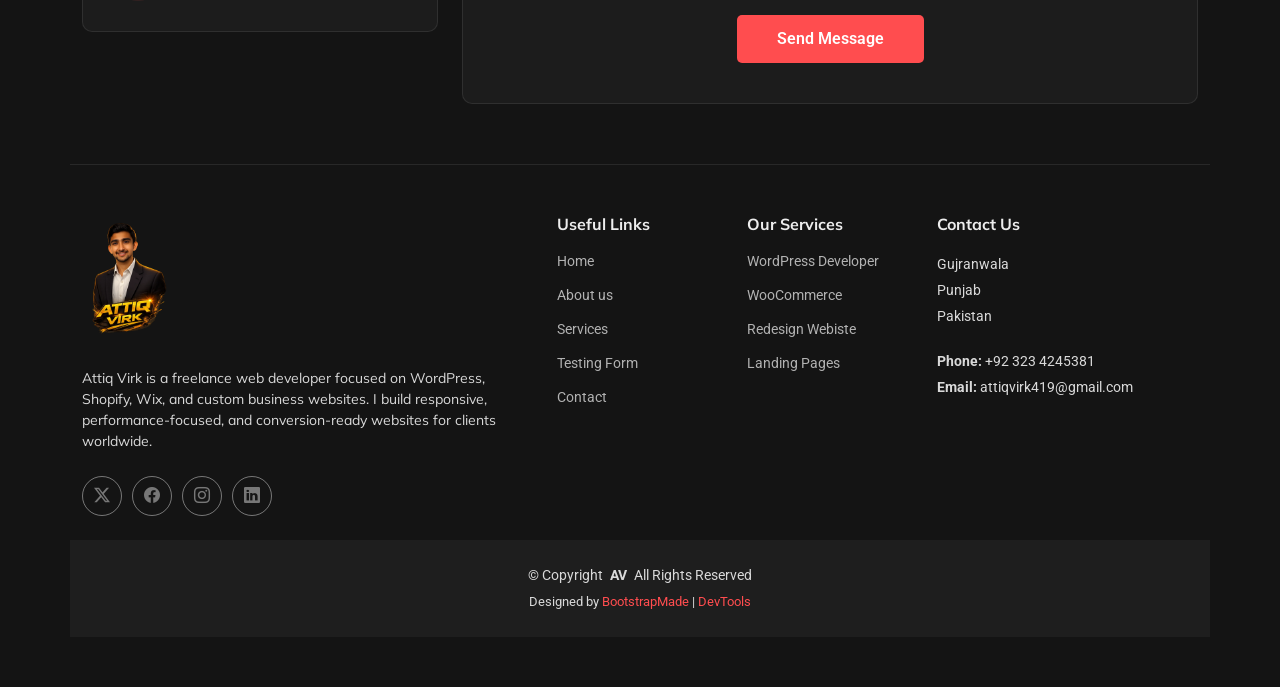
==== commit 58fa1b99: "testing page abi ma testing page bana ha or simple form add kea ha jo auon na dea ha" ====
--- a/index.html
+++ b/index.html
@@ -52,12 +52,13 @@
           <li><a href="#resume">Resume</a></li>
           <li><a href="#services">Services</a></li>
           <li><a href="#portfolio">Portfolio</a></li>
+          <li><a href="testing-form.html">Testing Form</a></li>
           <li><a href="#contact">Contact</a></li>
         </ul>
         <i class="mobile-nav-toggle d-xl-none bi bi-list"></i>
       </nav>
 
-      <a class="btn-getstarted" href="#about">Get Started</a>
+      <a class="btn-getstarted" href="testing-form.html">Testing Form</a>
 
     </div>
   </header>
@@ -856,6 +857,7 @@
             <li><a href="#">Home</a></li>
             <li><a href="#">About us</a></li>
             <li><a href="#">Services</a></li>
+            <li><a href="testing-form.html">Testing Form</a></li>
             <li><a href="#contact">Contact</a></li>
           </ul>
         </div>
--- a/assets/css/main.css
+++ b/assets/css/main.css
@@ -2259,6 +2259,120 @@
   transform: translateY(-2px);
 }
 
+/*--------------------------------------------------------------
+# Testing Form Page
+--------------------------------------------------------------*/
+.testing-form .testing-info-card,
+.testing-form .testing-form-box {
+  background: linear-gradient(180deg, rgba(28, 28, 28, 0.95), rgba(16, 16, 16, 0.95));
+  border: 1px solid rgba(255, 255, 255, 0.08);
+  border-radius: 24px;
+  padding: 32px;
+  box-shadow: 0 20px 60px rgba(0, 0, 0, 0.22);
+}
+
+.testing-form .section-badge {
+  display: inline-flex;
+  align-items: center;
+  gap: 8px;
+  padding: 8px 14px;
+  border-radius: 999px;
+  background: rgba(255, 77, 79, 0.12);
+  color: var(--accent-color);
+  font-size: 13px;
+  font-weight: 700;
+  letter-spacing: 0.08em;
+  text-transform: uppercase;
+}
+
+.testing-form .testing-info-card h2 {
+  margin: 18px 0 14px;
+  font-size: 38px;
+}
+
+.testing-form .testing-info-card p {
+  margin-bottom: 24px;
+}
+
+.testing-form .testing-points {
+  display: grid;
+  gap: 16px;
+  margin-bottom: 28px;
+}
+
+.testing-form .testing-point {
+  display: flex;
+  align-items: center;
+  gap: 12px;
+  color: var(--heading-color);
+}
+
+.testing-form .testing-point i {
+  color: var(--accent-color);
+  font-size: 18px;
+}
+
+.testing-form .testing-contact-box {
+  display: grid;
+  gap: 16px;
+  padding-top: 24px;
+  border-top: 1px solid rgba(255, 255, 255, 0.08);
+}
+
+.testing-form .testing-contact-box small {
+  display: block;
+  margin-bottom: 6px;
+  color: color-mix(in srgb, var(--default-color), transparent 28%);
+}
+
+.testing-form .testing-contact-box strong {
+  color: var(--heading-color);
+}
+
+.testing-form .testing-form-box .form-label {
+  margin-bottom: 8px;
+  color: var(--heading-color);
+  font-weight: 600;
+}
+
+.testing-form .testing-form-box .form-control,
+.testing-form .testing-form-box select.form-control {
+  min-height: 54px;
+  border-radius: 14px;
+}
+
+.testing-form .testing-form-box textarea.form-control {
+  min-height: 170px;
+}
+
+.testing-form .tally-embed {
+  border-radius: 18px;
+  overflow: hidden;
+}
+
+.testing-form .tally-embed iframe {
+  display: block;
+  width: 100%;
+  min-height: 720px;
+  border: 0;
+  background: transparent;
+}
+
+@media (max-width: 768px) {
+  .testing-form .testing-info-card,
+  .testing-form .testing-form-box {
+    padding: 24px;
+  }
+
+  .testing-form .testing-info-card h2 {
+    font-size: 30px;
+  }
+
+  .testing-form .tally-embed iframe {
+    min-height: 640px;
+  }
+}
+
 @media (max-width: 768px) {
   .contact .info-item {
     padding: 20px;
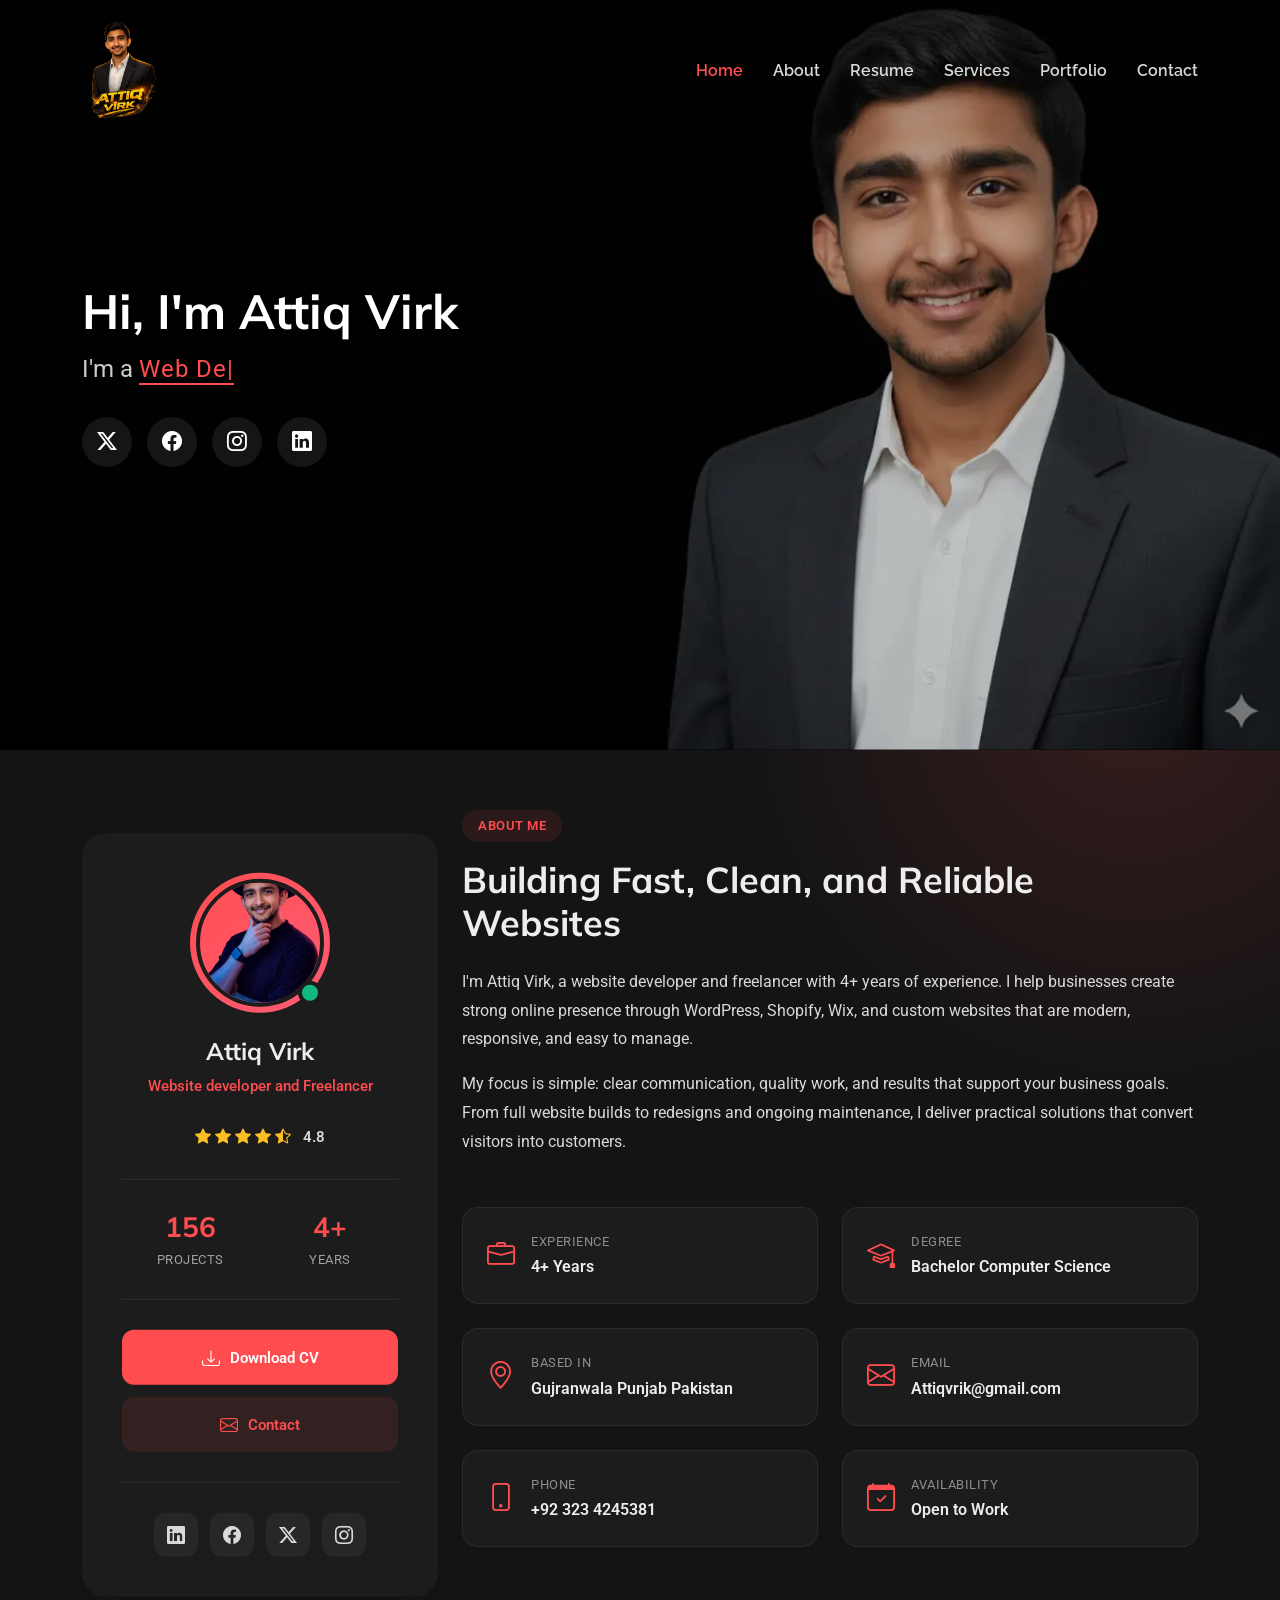
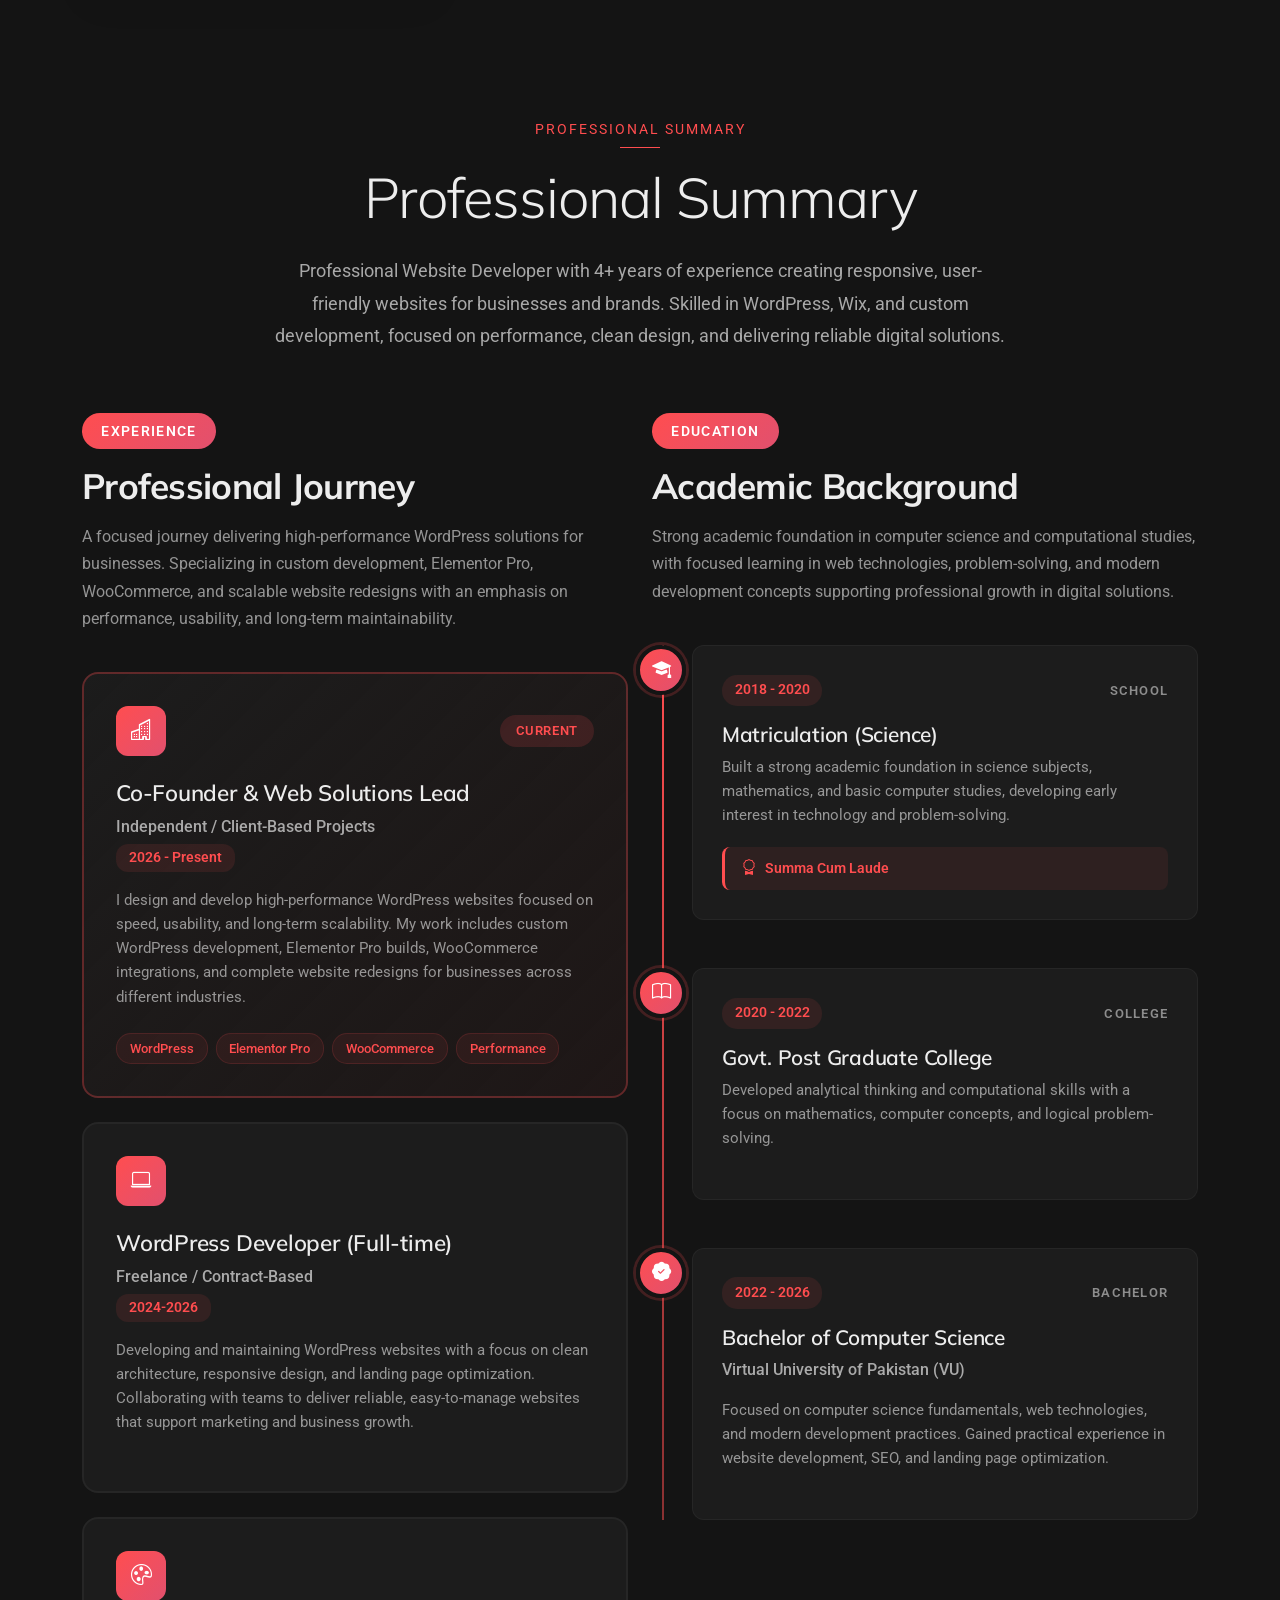
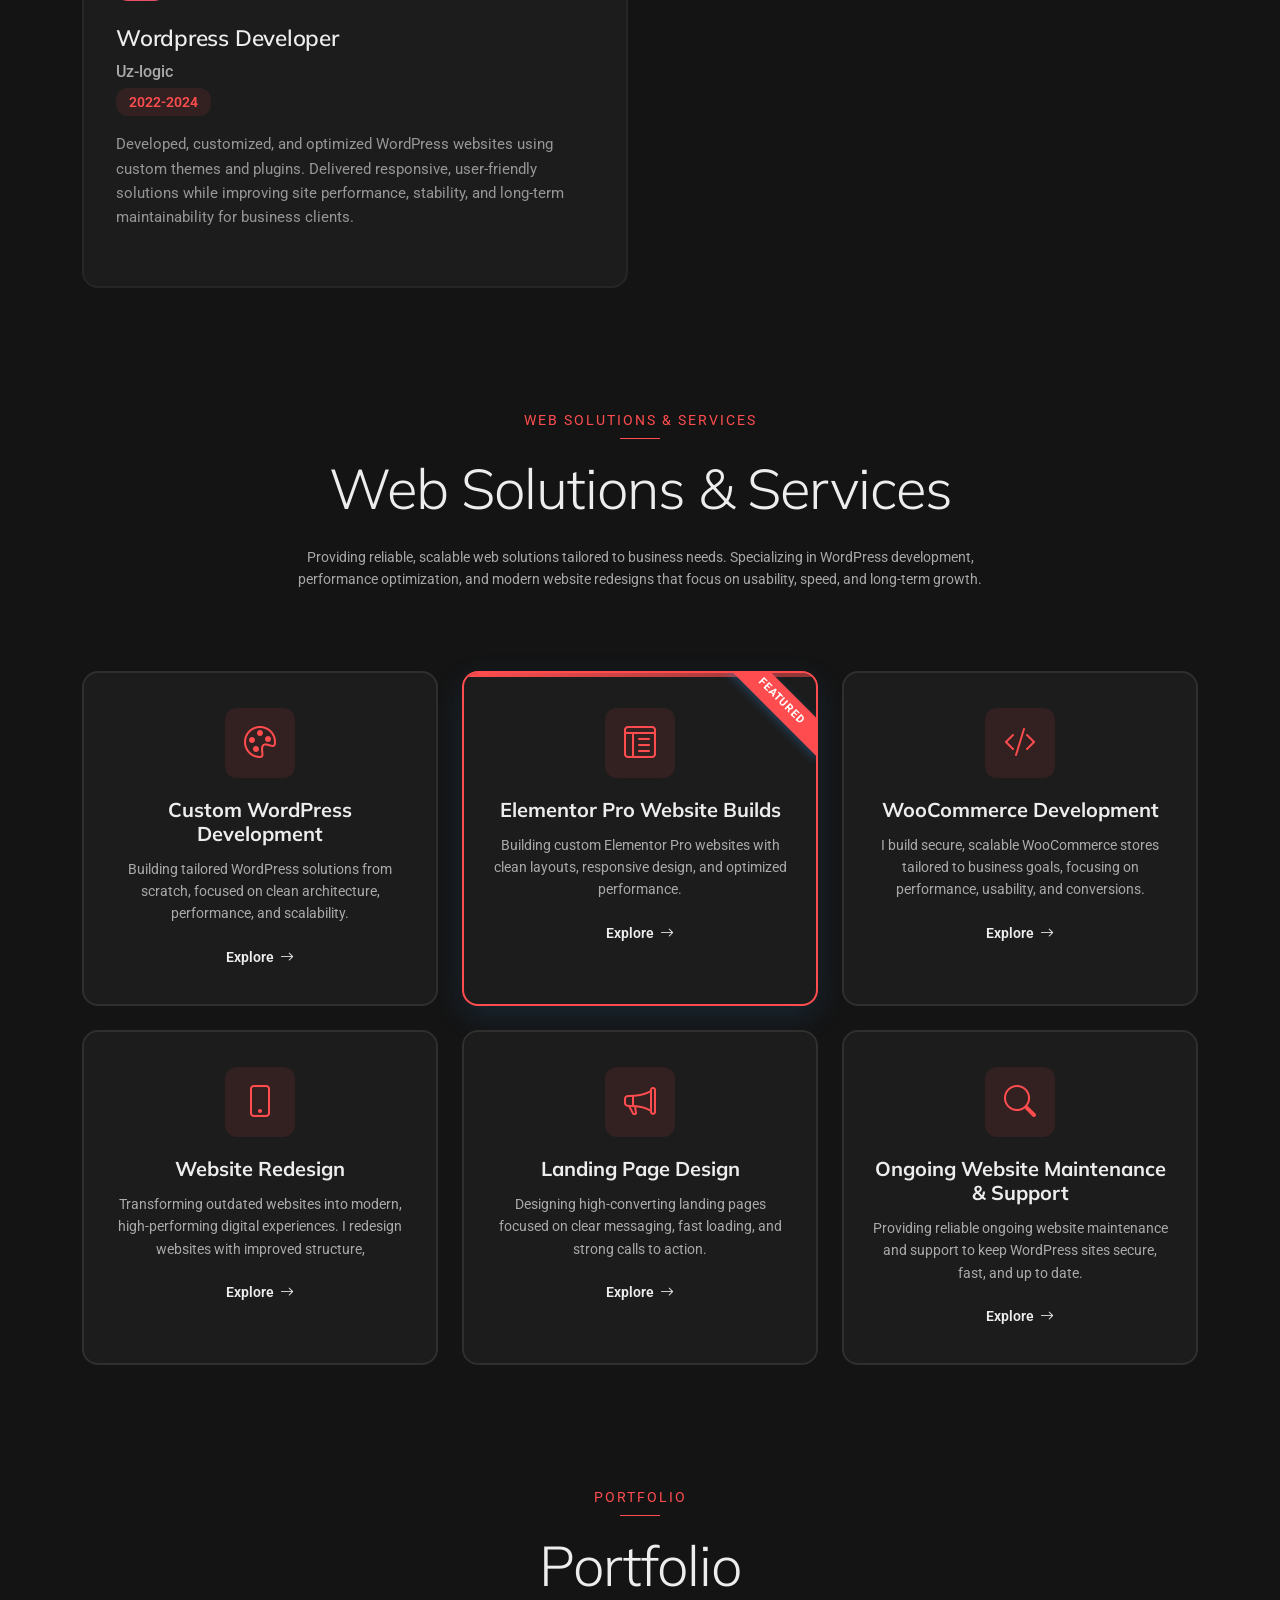
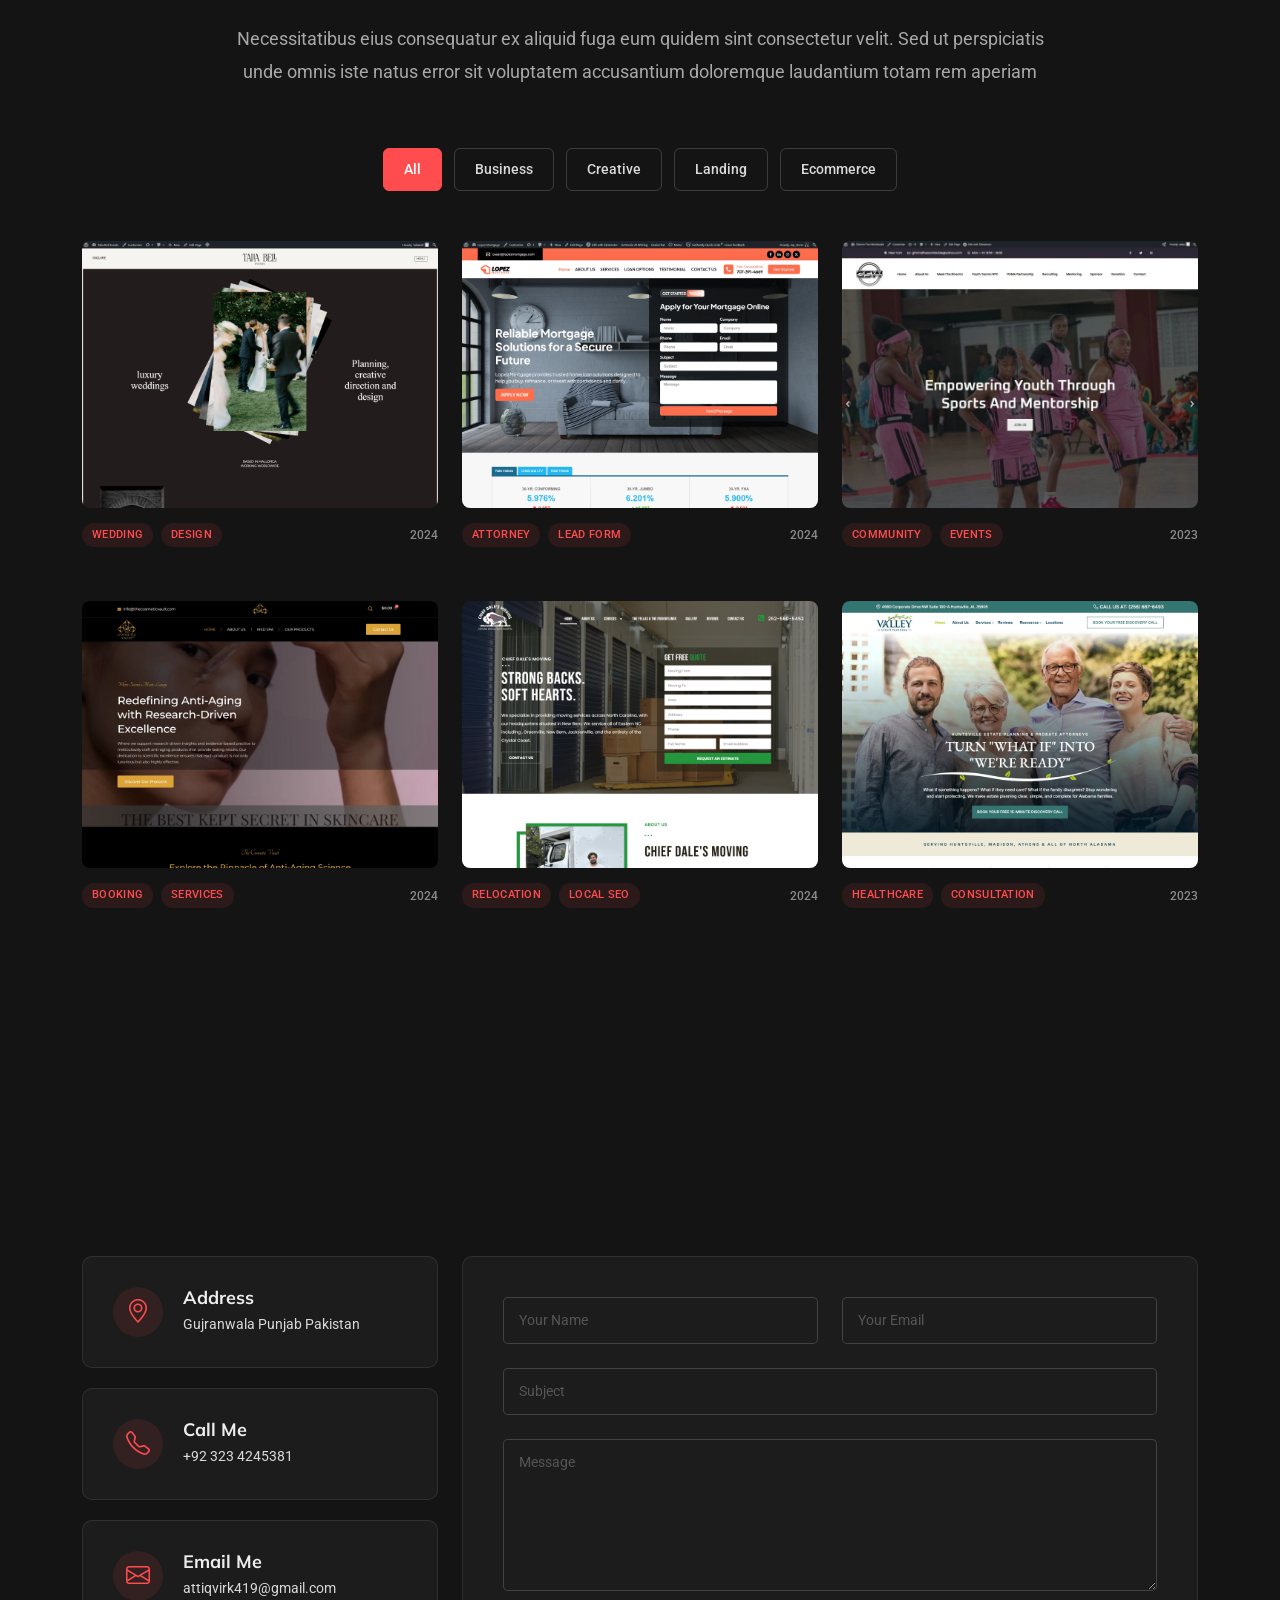
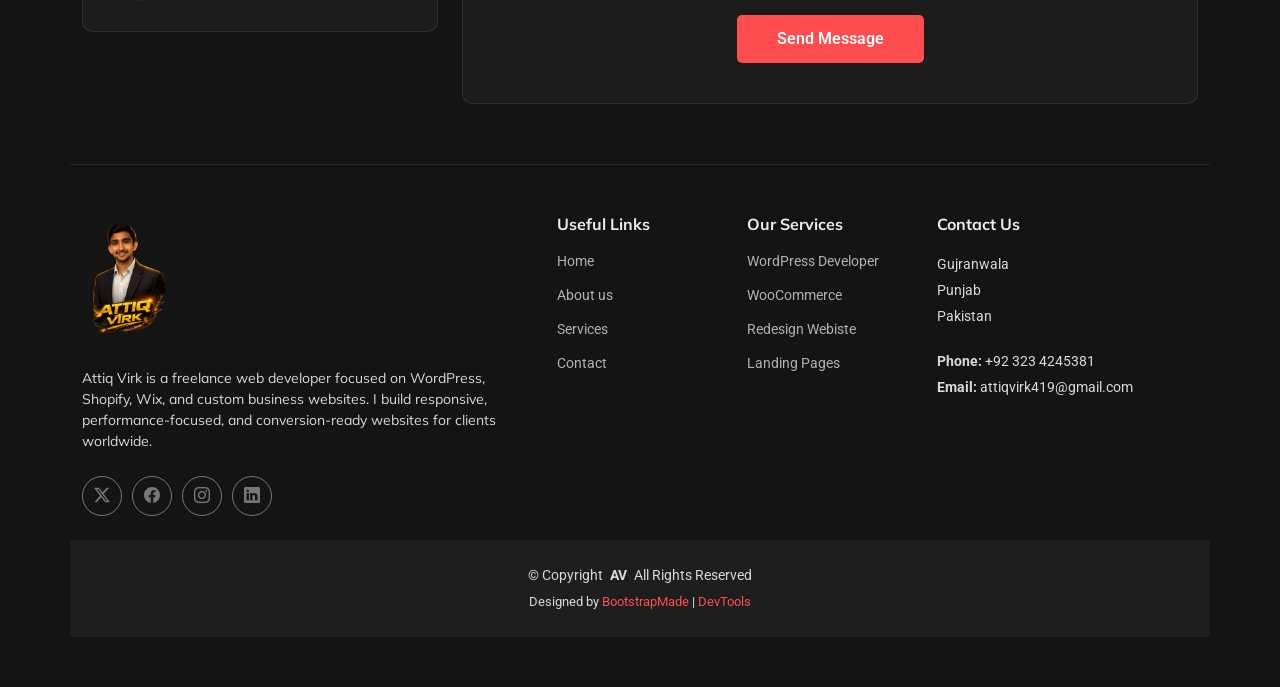
==== commit f5063326: "remoe the testing page" ====
--- a/index.html
+++ b/index.html
@@ -52,13 +52,10 @@
           <li><a href="#resume">Resume</a></li>
           <li><a href="#services">Services</a></li>
           <li><a href="#portfolio">Portfolio</a></li>
-          <li><a href="testing-form.html">Testing Form</a></li>
           <li><a href="#contact">Contact</a></li>
         </ul>
         <i class="mobile-nav-toggle d-xl-none bi bi-list"></i>
       </nav>
-
-      <a class="btn-getstarted" href="testing-form.html">Testing Form</a>
 
     </div>
   </header>
@@ -857,7 +854,6 @@
             <li><a href="#">Home</a></li>
             <li><a href="#">About us</a></li>
             <li><a href="#">Services</a></li>
-            <li><a href="testing-form.html">Testing Form</a></li>
             <li><a href="#contact">Contact</a></li>
           </ul>
         </div>
--- a/assets/css/main.css
+++ b/assets/css/main.css
@@ -2259,120 +2259,6 @@
   transform: translateY(-2px);
 }
 
-/*--------------------------------------------------------------
-# Testing Form Page
---------------------------------------------------------------*/
-.testing-form .testing-info-card,
-.testing-form .testing-form-box {
-  background: linear-gradient(180deg, rgba(28, 28, 28, 0.95), rgba(16, 16, 16, 0.95));
-  border: 1px solid rgba(255, 255, 255, 0.08);
-  border-radius: 24px;
-  padding: 32px;
-  box-shadow: 0 20px 60px rgba(0, 0, 0, 0.22);
-}
-
-.testing-form .section-badge {
-  display: inline-flex;
-  align-items: center;
-  gap: 8px;
-  padding: 8px 14px;
-  border-radius: 999px;
-  background: rgba(255, 77, 79, 0.12);
-  color: var(--accent-color);
-  font-size: 13px;
-  font-weight: 700;
-  letter-spacing: 0.08em;
-  text-transform: uppercase;
-}
-
-.testing-form .testing-info-card h2 {
-  margin: 18px 0 14px;
-  font-size: 38px;
-}
-
-.testing-form .testing-info-card p {
-  margin-bottom: 24px;
-}
-
-.testing-form .testing-points {
-  display: grid;
-  gap: 16px;
-  margin-bottom: 28px;
-}
-
-.testing-form .testing-point {
-  display: flex;
-  align-items: center;
-  gap: 12px;
-  color: var(--heading-color);
-}
-
-.testing-form .testing-point i {
-  color: var(--accent-color);
-  font-size: 18px;
-}
-
-.testing-form .testing-contact-box {
-  display: grid;
-  gap: 16px;
-  padding-top: 24px;
-  border-top: 1px solid rgba(255, 255, 255, 0.08);
-}
-
-.testing-form .testing-contact-box small {
-  display: block;
-  margin-bottom: 6px;
-  color: color-mix(in srgb, var(--default-color), transparent 28%);
-}
-
-.testing-form .testing-contact-box strong {
-  color: var(--heading-color);
-}
-
-.testing-form .testing-form-box .form-label {
-  margin-bottom: 8px;
-  color: var(--heading-color);
-  font-weight: 600;
-}
-
-.testing-form .testing-form-box .form-control,
-.testing-form .testing-form-box select.form-control {
-  min-height: 54px;
-  border-radius: 14px;
-}
-
-.testing-form .testing-form-box textarea.form-control {
-  min-height: 170px;
-}
-
-.testing-form .tally-embed {
-  border-radius: 18px;
-  overflow: hidden;
-}
-
-.testing-form .tally-embed iframe {
-  display: block;
-  width: 100%;
-  min-height: 720px;
-  border: 0;
-  background: transparent;
-}
-
-@media (max-width: 768px) {
-  .testing-form .testing-info-card,
-  .testing-form .testing-form-box {
-    padding: 24px;
-  }
-
-  .testing-form .testing-info-card h2 {
-    font-size: 30px;
-  }
-
-  .testing-form .tally-embed iframe {
-    min-height: 640px;
-  }
-}
-
 @media (max-width: 768px) {
   .contact .info-item {
     padding: 20px;
